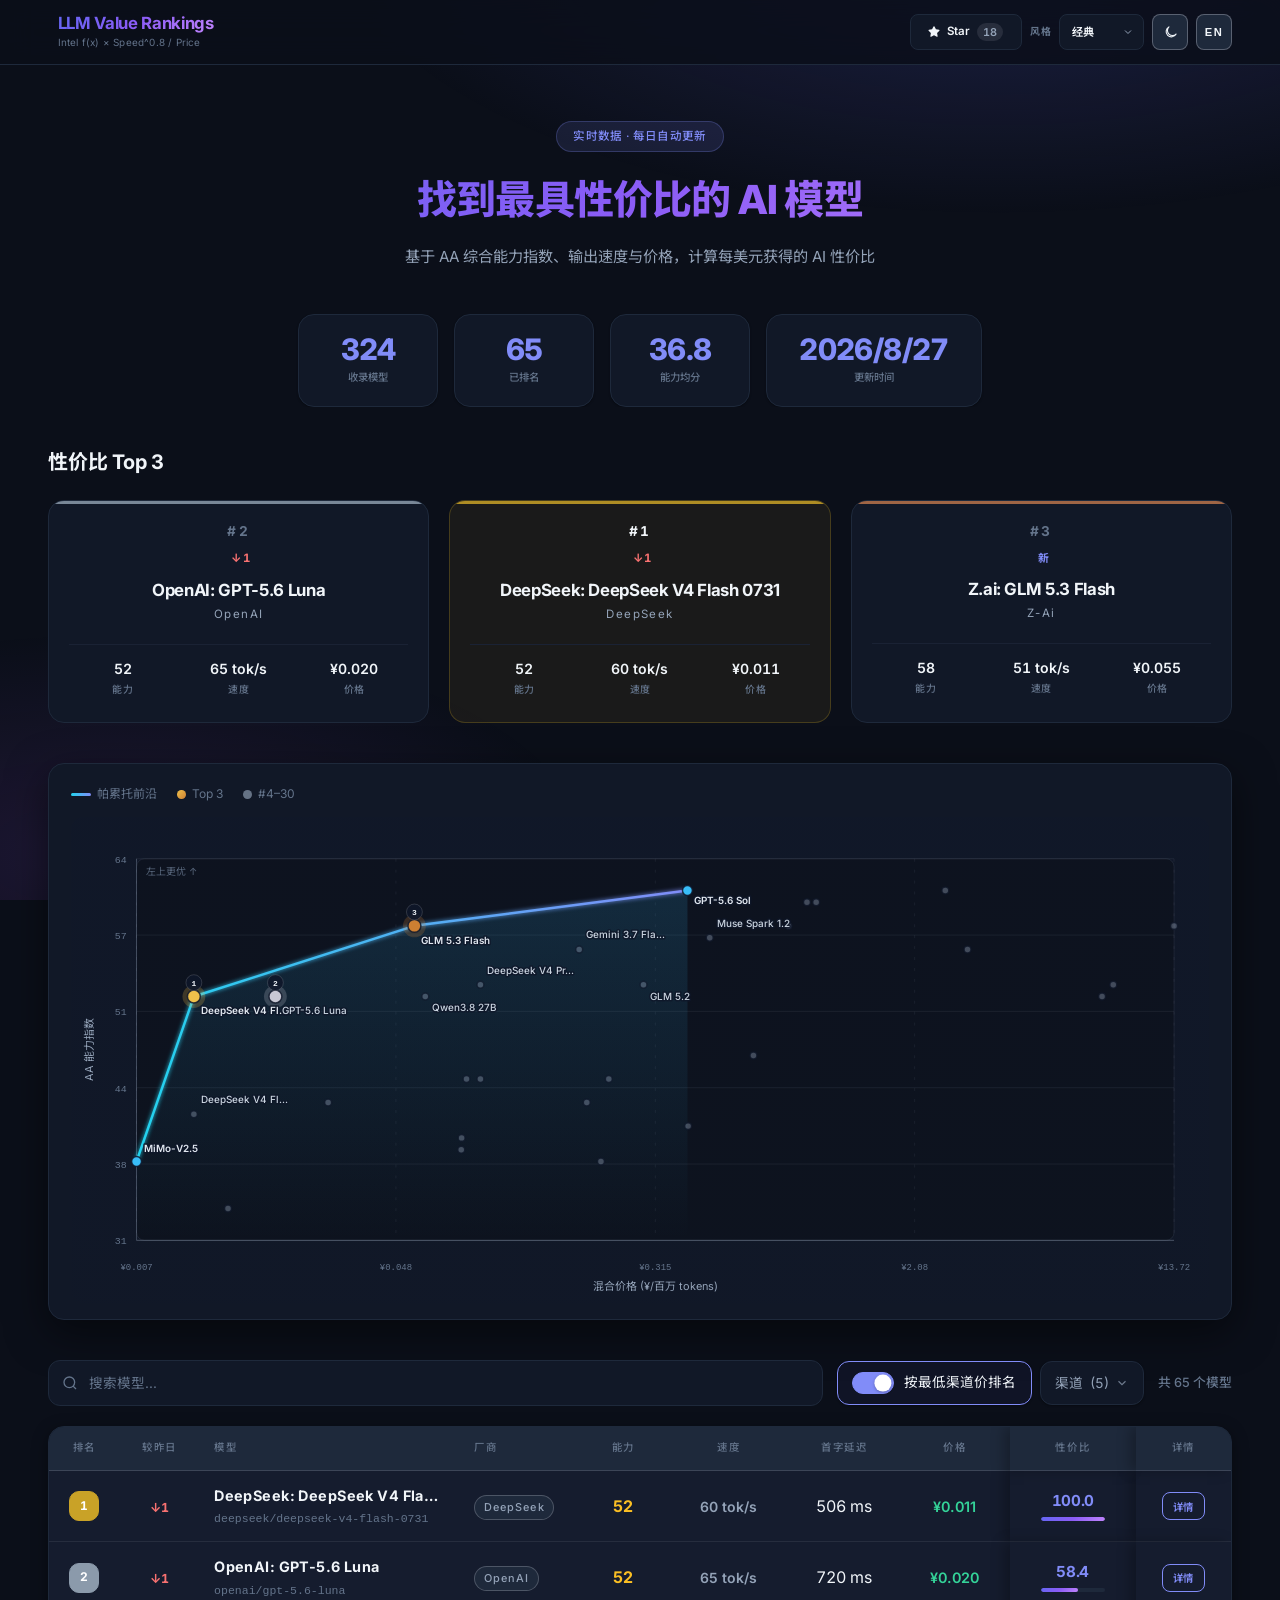
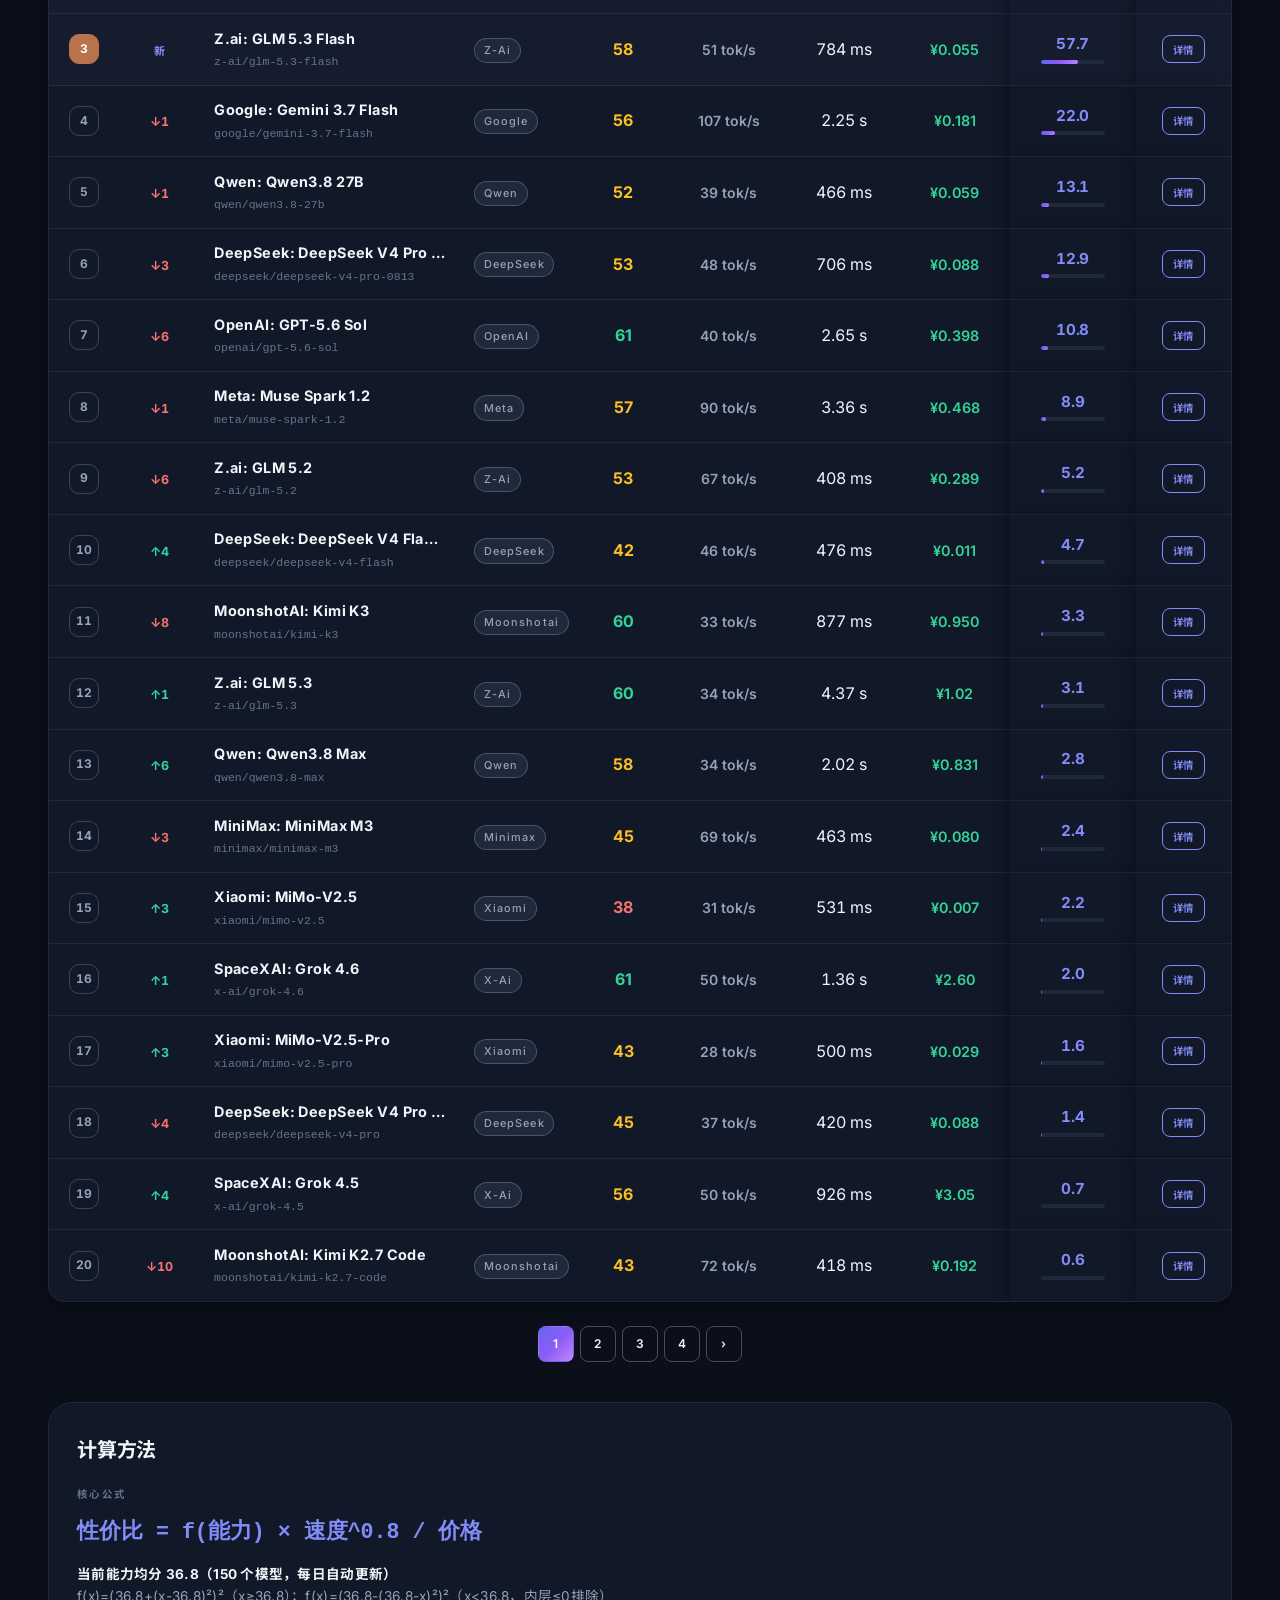
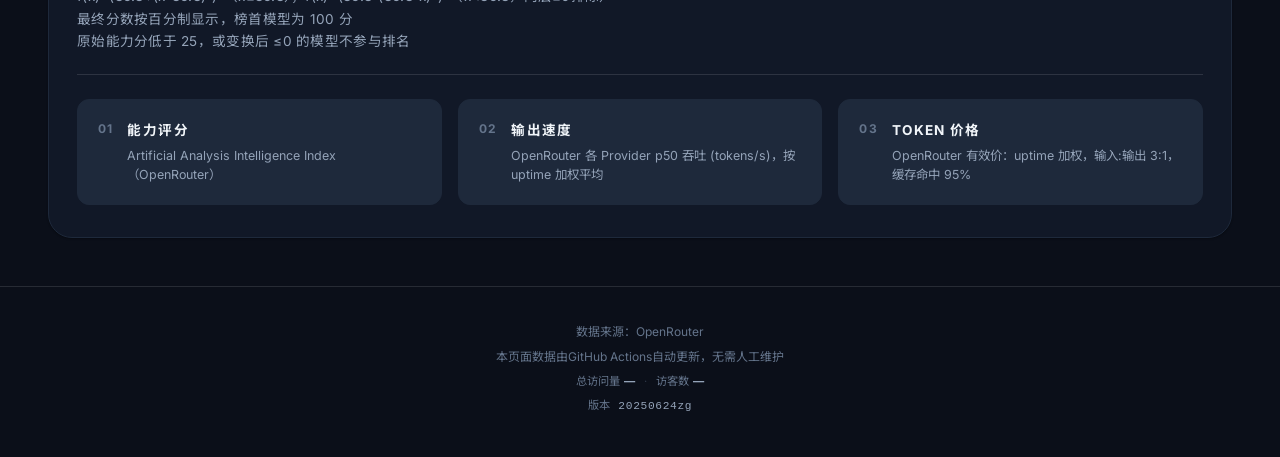
==== index.html @ d4536297 "Use uptime-weighted average for model throughput instead of max provider speed. Recalculate rankings" ====
<!DOCTYPE html>
<html lang="zh-CN" data-theme="dark" data-style="classic">
<head>
    <meta charset="UTF-8">
    <meta name="viewport" content="width=device-width, initial-scale=1.0">
    <title>LLM Value Rankings | 大模型性价比排行榜</title>
    <meta name="description" content="Compare 300+ LLM models by value — intelligence, speed, and price from OpenRouter. Daily updated AI model rankings. 大模型性价比排行榜，OpenRouter 价格与能力评分。">
    <meta name="keywords" content="LLM,大模型,性价比,AI ranking,model comparison,OpenRouter,token price,Artificial Analysis,DeepSeek,GPT,Claude,Gemini,LLM benchmark,AI tools,GitHub Pages">
    <meta name="theme-color" content="#0b0f19">
    <script>
        (function () {
            try {
                var style = localStorage.getItem('ui-style');
                // Default: Classic. Standalone pages for editorial/spacex/apple/eva.
                if (!style || style === 'aurora') {
                    try { localStorage.setItem('ui-style', 'classic'); } catch (e) {}
                    style = 'classic';
                }
                if (style === 'editorial') {
                    location.replace('minimal.html');
                    return;
                }
                if (style === 'eva') {
                    location.replace('eva.html');
                    return;
                }
                if (style === 'spacex') {
                    location.replace('spacex.html');
                    return;
                }
                if (style === 'apple') {
                    location.replace('apple.html');
                    return;
                }
                if (style === 'classic') {
                    document.documentElement.setAttribute('data-style', 'classic');
                } else {
                    try { localStorage.setItem('ui-style', 'classic'); } catch (e) {}
                    document.documentElement.setAttribute('data-style', 'classic');
                }
                var theme = localStorage.getItem('theme');
                if (theme === 'light' || theme === 'dark') {
                    document.documentElement.setAttribute('data-theme', theme);
                }
            } catch (e) {}
        })();
    </script>
    <link rel="canonical" href="https://yyh-001.github.io/llm-value-rankings/">
    <link rel="alternate" type="text/plain" href="https://yyh-001.github.io/llm-value-rankings/llms.txt" title="LLMs.txt">
    <link rel="sitemap" type="application/xml" href="https://yyh-001.github.io/llm-value-rankings/sitemap.xml">
    <link rel="me" href="https://github.com/yyh-001/llm-value-rankings">
    <script type="application/ld+json">
    {
      "@context": "https://schema.org",
      "@type": "WebSite",
      "name": "LLM Value Rankings",
      "alternateName": "大模型性价比排行榜",
      "url": "https://yyh-001.github.io/llm-value-rankings/",
      "description": "Daily LLM value leaderboard comparing 300+ models by intelligence, speed, and price from OpenRouter and Artificial Analysis.",
      "inLanguage": ["zh-CN", "en"],
      "publisher": {
        "@type": "Organization",
        "name": "yyh-001",
        "url": "https://github.com/yyh-001"
      },
      "sameAs": [
        "https://github.com/yyh-001/llm-value-rankings"
      ]
    }
    </script>
    <script type="application/ld+json">
    {
      "@context": "https://schema.org",
      "@type": "Dataset",
      "name": "LLM Value Rankings Model Data",
      "description": "Daily OpenRouter model rankings by value score (intelligence, speed, price).",
      "url": "https://yyh-001.github.io/llm-value-rankings/data/models.json",
      "license": "https://opensource.org/licenses/MIT",
      "creator": {
        "@type": "Organization",
        "name": "yyh-001",
        "url": "https://github.com/yyh-001/llm-value-rankings"
      },
      "distribution": {
        "@type": "DataDownload",
        "encodingFormat": "application/json",
        "contentUrl": "https://yyh-001.github.io/llm-value-rankings/data/models.json"
      },
      "keywords": ["LLM", "OpenRouter", "model comparison", "token pricing", "Artificial Analysis", "大模型性价比"]
    }
    </script>
    <meta property="og:type" content="website">
    <meta property="og:url" content="https://yyh-001.github.io/llm-value-rankings/">
    <meta property="og:title" content="LLM Value Rankings | 大模型性价比排行榜">
    <meta property="og:description" content="Daily LLM value leaderboard — rank AI models by intelligence, speed, and price. 大模型性价比排行榜。">
    <meta property="og:site_name" content="LLM Value Rankings">
    <meta property="og:image" content="https://yyh-001.github.io/llm-value-rankings/assets/og-preview.png">
    <meta property="og:image:width" content="1280">
    <meta property="og:image:height" content="640">
    <meta property="og:image:alt" content="LLM Value Rankings — 大模型性价比排行榜">
    <meta name="twitter:card" content="summary_large_image">
    <meta name="twitter:image" content="https://yyh-001.github.io/llm-value-rankings/assets/og-preview.png">
    <meta name="twitter:title" content="LLM Value Rankings | 大模型性价比排行榜">
    <meta name="twitter:description" content="Compare 300+ LLMs by value. OpenRouter pricing + Artificial Analysis scores.">
    <link rel="preconnect" href="https://fonts.googleapis.com">
    <link rel="preconnect" href="https://fonts.gstatic.com" crossorigin>
    <link href="https://fonts.googleapis.com/css2?family=Chakra+Petch:wght@400;500;600;700&family=DM+Sans:opsz,wght@9..40,400;9..40,500;9..40,600;9..40,700&family=Inter:wght@400;500;600;700;800&family=Noto+Sans+SC:wght@400;500;600;700&family=Oswald:wght@400;500;600;700&display=swap" rel="stylesheet">
    <meta name="app-version" content="20250827b">
    <link rel="stylesheet" href="css/style.css?v=20250827y">
    <link rel="icon" href="data:image/svg+xml,<svg xmlns='http://www.w3.org/2000/svg' viewBox='0 0 32 32' fill='none'><defs><linearGradient id='g' x1='0' y1='0' x2='1' y2='1'><stop stop-color='%2322d3ee'/><stop offset='1' stop-color='%23a78bfa'/></linearGradient></defs><circle cx='16' cy='16' r='10' stroke='url(%23g)' stroke-width='1.5'/><circle cx='16' cy='16' r='2.5' fill='url(%23g)'/></svg>">
</head>
<body>
    <div class="bg-decoration" aria-hidden="true">
        <div class="bg-stars"></div>
        <div class="bg-horizon"></div>
        <div class="bg-eva"></div>
    </div>

    <!-- Header -->
    <header class="header">
        <div class="container header-content">
            <div class="logo">
                <div class="logo-text-group">
                    <h1 class="logo-text">LLM Value Rankings</h1>
                    <span class="logo-sub">Intel f(x) × Speed^0.8 / Price</span>
                </div>
            </div>
            <div class="header-actions">
                <a id="github-star" class="btn-github" href="https://github.com/yyh-001/llm-value-rankings" target="_blank" rel="noopener noreferrer" aria-label="Star on GitHub">
                    <svg class="github-icon" viewBox="0 0 16 16" fill="currentColor" aria-hidden="true">
                        <path d="M8 .25a.75.75 0 0 1 .673.418l1.882 3.815 4.21.612a.75.75 0 0 1 .416 1.279l-3.046 2.97.719 4.192a.751.751 0 0 1-1.088.791L8 12.347l-3.766 1.98a.75.75 0 0 1-1.088-.79l.72-4.194L.818 6.374a.75.75 0 0 1 .416-1.28l4.21-.611L7.327.668A.75.75 0 0 1 8 .25Z"/>
                    </svg>
                    <span class="btn-github-text" data-i18n="github_star">Star</span>
                    <span id="star-count" class="star-count">—</span>
                </a>
                <div class="style-switcher">
                    <label class="style-switcher-label" for="style-select" data-i18n="style_label">风格</label>
                    <select id="style-select" class="style-select" aria-label="Switch visual style">
                        <option value="classic" data-i18n="style_classic" selected>经典</option>
                        <option value="spacex" data-i18n="style_spacex">SpaceX</option>
                        <option value="editorial" data-i18n="style_editorial">极简</option>
                        <option value="apple" data-i18n="style_apple">Apple</option>
                        <option value="eva" data-i18n="style_eva">EVA</option>
                    </select>
                </div>
                <button id="theme-toggle" class="btn-icon" title="Toggle theme" aria-label="Toggle theme">
                    <svg class="icon-sun" viewBox="0 0 24 24" fill="none" stroke="currentColor" stroke-width="1.75" stroke-linecap="round" aria-hidden="true">
                        <circle cx="12" cy="12" r="4"/>
                        <path d="M12 2v2M12 20v2M4.93 4.93l1.41 1.41M17.66 17.66l1.41 1.41M2 12h2M20 12h2M4.93 19.07l1.41-1.41M17.66 6.34l1.41-1.41"/>
                    </svg>
                    <svg class="icon-moon" viewBox="0 0 24 24" fill="none" stroke="currentColor" stroke-width="1.75" stroke-linecap="round" stroke-linejoin="round" aria-hidden="true">
                        <path d="M21 14.5A8.5 8.5 0 1 1 9.5 3a7 7 0 0 0 11.5 11.5z"/>
                    </svg>
                </button>
                <button id="lang-toggle" class="btn-icon btn-lang" title="切换语言" aria-label="Switch language">
                    <span id="lang-label">EN</span>
                </button>
            </div>
        </div>
    </header>

    <!-- Hero Section -->
    <section class="hero">
        <div class="hero-atmosphere" aria-hidden="true"></div>
        <div class="container hero-inner">
            <p class="hero-badge" data-i18n="hero_badge">实时数据 · 每日自动更新</p>
            <h2 class="hero-title" data-i18n="hero_title">找到最具性价比的 AI 模型</h2>
            <p class="hero-desc" data-i18n="hero_desc">基于 AA 综合能力指数、输出速度与价格，计算每美元获得的 AI 性价比</p>
            <div class="stats-bar" id="stats-bar">
                <div class="stat-card">
                    <span class="stat-value" id="total-models">-</span>
                    <span class="stat-label" data-i18n="total_models">收录模型</span>
                </div>
                <div class="stat-card">
                    <span class="stat-value" id="ranked-models">-</span>
                    <span class="stat-label" data-i18n="ranked_models">已排名</span>
                </div>
                <div class="stat-card">
                    <span class="stat-value" id="avg-intelligence">-</span>
                    <span class="stat-label" data-i18n="avg_intelligence">能力均分</span>
                </div>
                <div class="stat-card">
                    <span class="stat-value" id="last-updated">-</span>
                    <span class="stat-label" data-i18n="last_updated">更新时间</span>
                </div>
            </div>
        </div>
    </section>

    <!-- Top 3 Podium -->
    <section class="podium-section container" id="podium-section" hidden>
        <h3 class="section-title" data-i18n="top_models">性价比 Top 3</h3>
        <div class="podium" id="podium"></div>
    </section>

    <!-- Pareto comparison (top 30) -->
    <section class="pareto-section container" id="pareto-section" hidden>
        <div class="pareto-panel">
            <ul class="pareto-legend" aria-hidden="true">
                <li><span class="pareto-leg-line"></span><span data-i18n="pareto_legend_frontier">帕累托前沿</span></li>
                <li><span class="pareto-leg-dot pareto-leg-gold"></span><span data-i18n="pareto_legend_top3">Top 3</span></li>
                <li><span class="pareto-leg-dot pareto-leg-other"></span><span data-i18n="pareto_legend_rest">#4–30</span></li>
            </ul>
            <p class="pareto-scroll-hint" id="pareto-scroll-hint" hidden data-i18n="pareto_scroll_hint">左右滑动查看完整图表 · 点击圆点看详情</p>
            <div class="pareto-chart-wrap" id="pareto-chart-wrap">
                <div id="pareto-chart" class="pareto-chart-canvas" aria-live="polite"></div>
                <div id="pareto-tooltip" class="pareto-tooltip" hidden></div>
            </div>
        </div>
    </section>

    <!-- Main Content -->
    <main class="main container">
        <!-- Filters -->
        <section class="filters">
            <div class="search-box">
                <svg class="search-icon" viewBox="0 0 24 24" fill="none" stroke="currentColor" stroke-width="2" aria-hidden="true">
                    <circle cx="11" cy="11" r="8"/><path d="m21 21-4.35-4.35"/>
                </svg>
                <input type="text" id="search-input" placeholder="搜索模型..." data-i18n-placeholder="search_placeholder">
            </div>
            <div class="filter-controls">
                <label class="filter-toggle" for="min-channel-price-toggle">
                    <input type="checkbox" id="min-channel-price-toggle">
                    <span class="filter-toggle-track" aria-hidden="true"><span class="filter-toggle-thumb"></span></span>
                    <span class="filter-toggle-label" data-i18n="min_channel_price_toggle">按最低渠道价排名</span>
                </label>
                <details class="channel-summary" id="channel-summary">
                    <summary class="channel-summary-toggle">
                        <span data-i18n="channel_summary_toggle">渠道</span>
                        <span class="channel-summary-count" id="channel-summary-count"></span>
                        <svg class="channel-summary-chevron" viewBox="0 0 24 24" fill="none" stroke="currentColor" stroke-width="2" aria-hidden="true">
                            <polyline points="6 9 12 15 18 9"/>
                        </svg>
                    </summary>
                    <div class="channel-summary-panel" id="channel-summary-body"></div>
                </details>
            </div>
            <div class="results-count" id="results-count"></div>
        </section>

        <!-- Rankings Table -->
        <section class="rankings">
            <div class="table-container">
                <table id="rankings-table">
                    <thead>
                        <tr>
                            <th class="col-rank" data-i18n="th_rank">排名</th>
                            <th class="col-change" data-i18n="th_change">较昨日</th>
                            <th class="col-model" data-i18n="th_model">模型</th>
                            <th class="col-provider" data-i18n="th_provider">厂商</th>
                            <th class="col-intelligence" data-i18n="th_intelligence">能力</th>
                            <th class="col-speed" data-i18n="th_speed">速度</th>
                            <th class="col-ttft" data-i18n="th_ttft">首字延迟</th>
                            <th class="col-price" data-i18n="th_price">价格</th>
                            <th class="col-value" data-i18n="th_value">性价比</th>
                            <th class="col-detail" data-i18n="th_detail">详情</th>
                        </tr>
                    </thead>
                    <tbody id="rankings-body">
                        <tr class="loading-row">
                            <td colspan="10">
                                <div class="loading-content">
                                    <div class="loading-spinner"></div>
                                    <span data-i18n="loading">加载中...</span>
                                </div>
                            </td>
                        </tr>
                    </tbody>
                </table>
            </div>
            <div class="rankings-cards" id="rankings-cards" aria-live="polite"></div>
            <div class="pagination" id="pagination"></div>
        </section>

        <!-- Methodology -->
        <section class="methodology">
            <h3 class="section-title" data-i18n="methodology_title">计算方法</h3>
            <div class="methodology-grid">
                <div class="formula-card">
                    <div class="formula-label" data-i18n="formula_label">核心公式</div>
                    <div class="formula" data-i18n="formula">性价比 = f(能力) × 速度^0.8 / 价格</div>
                    <p class="penalty-note formula-avg" id="formula-avg-note">—</p>
                    <p class="penalty-note" id="formula-detail">—</p>
                    <p class="penalty-note" data-i18n="score_scale">最终分数按百分制显示，榜首模型为 100 分</p>
                    <p class="penalty-note" data-i18n="penalty_desc">原始能力分低于 25，或变换后 ≤0 的模型不参与排名</p>
                </div>
                <div class="method-cards">
                    <div class="method-card">
                        <span class="method-icon" aria-hidden="true">01</span>
                        <div>
                            <strong data-i18n="method_1_title">能力评分</strong>
                            <p data-i18n="method_1">Artificial Analysis Intelligence Index（OpenRouter）</p>
                        </div>
                    </div>
                    <div class="method-card">
                        <span class="method-icon" aria-hidden="true">02</span>
                        <div>
                            <strong data-i18n="method_2_title">输出速度</strong>
                            <p data-i18n="method_2">OpenRouter 各 Provider p50 吞吐 (tokens/s)，按 uptime 加权平均</p>
                        </div>
                    </div>
                    <div class="method-card">
                        <span class="method-icon" aria-hidden="true">03</span>
                        <div>
                            <strong data-i18n="method_3_title">Token 价格</strong>
                            <p data-i18n="method_3">OpenRouter 输入输出平均价 ($/1M tokens)</p>
                        </div>
                    </div>
                </div>
            </div>
        </section>
    </main>

    <!-- Model Detail Modal -->
    <div id="model-modal" class="modal hidden" role="dialog" aria-modal="true">
        <div class="modal-overlay"></div>
        <div class="modal-content">
            <button class="modal-close" aria-label="Close">&times;</button>
            <div class="modal-body-scroll">
                <div id="modal-body"></div>
            </div>
        </div>
    </div>

    <!-- Footer -->
    <footer class="footer">
        <div class="container footer-inner">
            <p data-i18n="footer_text">
                数据来源：<a href="https://openrouter.ai" target="_blank" rel="noopener">OpenRouter</a> &amp;
                <a href="https://artificialanalysis.ai" target="_blank" rel="noopener">Artificial Analysis</a>
            </p>
            <p data-i18n="footer_auto">本页面数据由 GitHub Actions 自动更新，无需人工维护</p>
            <p class="footer-stats">
                <span class="footer-stat-item">
                    <span data-i18n="footer_site_pv">总访问量</span>
                    <span class="footer-stat-value" id="vercount_value_site_pv">—</span>
                </span>
                <span class="footer-stat-sep" aria-hidden="true">·</span>
                <span class="footer-stat-item">
                    <span data-i18n="footer_site_uv">访客数</span>
                    <span class="footer-stat-value" id="vercount_value_site_uv">—</span>
                </span>
            </p>
            <p class="footer-version">
                <span data-i18n="version_label">版本</span>
                <a id="app-version" href="https://github.com/yyh-001/llm-value-rankings/commits/main" target="_blank" rel="noopener">—</a>
            </p>
        </div>
    </footer>

    <script defer src="https://events.vercount.one/js"></script>
    <script src="js/i18n.js?v=20250827p"></script>
    <script src="js/pareto-chart.js?v=20250827t"></script>
    <script src="js/app.js?v=20250827x"></script>
</body>
</html>
---- css/style.css ----
/* ===== CSS Variables — SpaceX cinematic ===== */
:root {
    --font-display: 'Oswald', 'Noto Sans SC', Impact, sans-serif;
    --font-sans: 'Oswald', 'Noto Sans SC', Arial Narrow, Arial, sans-serif;
    --font-mono: 'Oswald', 'Noto Sans SC', ui-monospace, monospace;

    --bg-primary: #000000;
    --bg-secondary: #0a0a0a;
    --bg-tertiary: #121214;
    --bg-elevated: #161618;
    --text-primary: #f0f0fa;
    --text-secondary: #a8a8b3;
    --text-muted: #5a5a5f;
    --border-color: #3a3a3f;
    --border-subtle: #222226;

    --accent-primary: #f0f0fa;
    --accent-secondary: #ffffff;
    --accent-tertiary: #c8c8d4;
    --accent-gradient: linear-gradient(180deg, #ffffff 0%, #f0f0fa 100%);
    --accent-glow: rgba(240, 240, 250, 0.08);

    --success: #7dcea0;
    --warning: #e8c547;
    --danger: #e07a7a;

    --gold: #f0f0fa;
    --silver: #a8a8b3;
    --bronze: #7a7a82;
    --podium-gold-bg: transparent;
    --podium-silver-bg: transparent;
    --podium-bronze-bg: transparent;

    --shadow-sm: none;
    --shadow-md: none;
    --shadow-lg: 0 24px 64px rgba(0, 0, 0, 0.65);
    --shadow-glow: none;

    --radius-sm: 0;
    --radius-md: 0;
    --radius-lg: 0;
    --radius-xl: 0;
    --radius-pill: 32px;

    --header-height: 64px;
    --row-top-bg: #0e0e10;
    --sticky-bg: #0a0a0a;
    --sticky-bg-header: #000000;
    --sticky-bg-hover: #141416;
    --sticky-bg-top: var(--row-top-bg);
}

[data-theme="light"] {
    --bg-primary: #f0f0fa;
    --bg-secondary: #ffffff;
    --bg-tertiary: #e8e8f0;
    --bg-elevated: #ffffff;
    --text-primary: #000000;
    --text-secondary: #3a3a3f;
    --text-muted: #5a5a5f;
    --border-color: #c8c8d0;
    --border-subtle: #e0e0e8;

    --accent-primary: #000000;
    --accent-secondary: #111111;
    --accent-tertiary: #3a3a3f;
    --accent-gradient: linear-gradient(180deg, #000000 0%, #1a1a1a 100%);
    --accent-glow: rgba(0, 0, 0, 0.06);

    --success: #1a7a4c;
    --warning: #9a7a10;
    --danger: #b04040;

    --shadow-lg: 0 24px 64px rgba(0, 0, 0, 0.12);
    --row-top-bg: #eaeaf2;
    --sticky-bg: #ffffff;
    --sticky-bg-header: #f0f0fa;
    --sticky-bg-hover: #e8e8f0;
    --sticky-bg-top: var(--row-top-bg);
}

/* ===== Reset & Base ===== */
*, *::before, *::after {
    box-sizing: border-box;
    margin: 0;
    padding: 0;
}

html {
    scroll-behavior: smooth;
}

body {
    font-family: var(--font-sans);
    background-color: var(--bg-primary);
    color: var(--text-primary);
    line-height: 1.55;
    transition: background-color 0.35s, color 0.35s;
    min-height: 100vh;
    letter-spacing: 0.02em;
}

a {
    color: var(--text-primary);
    text-decoration: none;
    transition: opacity 0.2s;
}

a:hover {
    opacity: 0.7;
    color: var(--text-primary);
}

.container {
    max-width: 1240px;
    margin: 0 auto;
    padding: 0 1.75rem;
}

.header .container {
    padding-left: 2rem;
    padding-right: 1.75rem;
}

/* ===== Background — deep space ===== */
.bg-decoration {
    position: fixed;
    inset: 0;
    pointer-events: none;
    z-index: 0;
    overflow: hidden;
    background: #000;
}

.bg-stars {
    position: absolute;
    inset: 0;
    background-image:
        radial-gradient(1px 1px at 8% 12%, rgba(240, 240, 250, 0.7), transparent),
        radial-gradient(1px 1px at 22% 38%, rgba(240, 240, 250, 0.45), transparent),
        radial-gradient(1.5px 1.5px at 41% 18%, rgba(240, 240, 250, 0.55), transparent),
        radial-gradient(1px 1px at 58% 62%, rgba(240, 240, 250, 0.35), transparent),
        radial-gradient(1px 1px at 73% 28%, rgba(240, 240, 250, 0.6), transparent),
        radial-gradient(1.5px 1.5px at 88% 48%, rgba(240, 240, 250, 0.4), transparent),
        radial-gradient(1px 1px at 15% 78%, rgba(240, 240, 250, 0.3), transparent),
        radial-gradient(1px 1px at 66% 88%, rgba(240, 240, 250, 0.5), transparent),
        radial-gradient(1px 1px at 92% 8%, rgba(240, 240, 250, 0.45), transparent),
        radial-gradient(1px 1px at 35% 55%, rgba(240, 240, 250, 0.25), transparent);
    opacity: 0.55;
    animation: starDrift 120s linear infinite;
}

.bg-horizon {
    position: absolute;
    left: -20%;
    right: -20%;
    bottom: -35%;
    height: 70%;
    background:
        radial-gradient(ellipse 70% 45% at 50% 100%, rgba(80, 90, 120, 0.22), transparent 70%),
        radial-gradient(ellipse 50% 30% at 30% 90%, rgba(120, 80, 60, 0.12), transparent 65%);
    filter: blur(2px);
}

.bg-eva {
    display: none;
}

[data-theme="light"] .bg-decoration {
    background: #f0f0fa;
}

[data-theme="light"] .bg-stars {
    opacity: 0.12;
    filter: invert(1);
}

[data-theme="light"] .bg-horizon {
    background:
        radial-gradient(ellipse 70% 45% at 50% 100%, rgba(180, 185, 210, 0.35), transparent 70%);
}

@keyframes starDrift {
    from { transform: translateY(0); }
    to { transform: translateY(-40px); }
}

/* ===== Header ===== */
.header {
    position: sticky;
    top: 0;
    z-index: 100;
    background: rgba(0, 0, 0, 0.72);
    border-bottom: 1px solid rgba(240, 240, 250, 0.12);
    backdrop-filter: blur(16px) saturate(120%);
    -webkit-backdrop-filter: blur(16px) saturate(120%);
}

[data-theme="light"] .header {
    background: rgba(240, 240, 250, 0.85);
    border-bottom-color: rgba(0, 0, 0, 0.12);
}

.header-content {
    display: flex;
    align-items: center;
    justify-content: space-between;
    height: var(--header-height);
    gap: 1rem;
}

.site-nav {
    display: flex;
    align-items: center;
    gap: 0.25rem;
    margin-right: auto;
    margin-left: 1.25rem;
}

.site-nav-link {
    font-size: 0.82rem;
    color: var(--text-muted);
    padding: 0.35rem 0.7rem;
    border-radius: var(--radius-pill);
    white-space: nowrap;
}

.site-nav-link:hover,
.site-nav-link.active {
    color: var(--text-primary);
    background: var(--accent-glow);
    opacity: 1;
}

.logo {
    display: flex;
    align-items: center;
    gap: 0.7rem;
    min-width: 0;
    padding-left: 0.35rem;
}

.logo-text-group {
    display: flex;
    flex-direction: column;
    gap: 0.1rem;
    min-width: 0;
}

.logo-text {
    font-family: var(--font-display);
    font-size: 0.95rem;
    font-weight: 700;
    color: var(--text-primary);
    letter-spacing: 0.14em;
    text-transform: uppercase;
    line-height: 1.15;
    white-space: nowrap;
    overflow: hidden;
    text-overflow: ellipsis;
}

.logo-sub {
    font-size: 0.62rem;
    color: var(--text-muted);
    font-weight: 400;
    letter-spacing: 0.12em;
    text-transform: uppercase;
    white-space: nowrap;
    overflow: hidden;
    text-overflow: ellipsis;
}

.header-actions {
    display: flex;
    gap: 0.5rem;
    align-items: center;
    flex-shrink: 0;
}

.style-switcher {
    display: inline-flex;
    align-items: center;
    gap: 0.4rem;
}

.style-switcher-label {
    font-size: 0.62rem;
    font-weight: 700;
    letter-spacing: 0.14em;
    text-transform: uppercase;
    color: var(--text-muted);
    white-space: nowrap;
}

.style-select {
    appearance: none;
    -webkit-appearance: none;
    height: 36px;
    padding: 0 1.7rem 0 0.75rem;
    border: 1px solid rgba(240, 240, 250, 0.28);
    border-radius: var(--radius-pill);
    background-color: rgba(240, 240, 250, 0.06);
    background-image: url("data:image/svg+xml,%3Csvg xmlns='http://www.w3.org/2000/svg' width='12' height='12' viewBox='0 0 24 24' fill='none' stroke='%23a8a8b3' stroke-width='2'%3E%3Cpath d='M6 9l6 6 6-6'/%3E%3C/svg%3E");
    background-repeat: no-repeat;
    background-position: right 0.55rem center;
    color: var(--text-primary);
    font-family: var(--font-sans);
    font-size: 0.7rem;
    font-weight: 700;
    letter-spacing: 0.1em;
    text-transform: uppercase;
    cursor: pointer;
    transition: border-color 0.2s, background 0.2s;
}

.style-select:hover,
.style-select:focus {
    outline: none;
    border-color: var(--text-primary);
    background-color: rgba(240, 240, 250, 0.1);
}

.style-select option {
    background: #0a0a0a;
    color: #f0f0fa;
}

.btn-github {
    display: inline-flex;
    align-items: center;
    gap: 0.4rem;
    height: 36px;
    padding: 0 1.1rem;
    background: rgba(240, 240, 250, 0.06);
    border: 1px solid rgba(240, 240, 250, 0.35);
    border-radius: var(--radius-pill);
    color: var(--text-primary);
    font-size: 0.72rem;
    font-weight: 700;
    letter-spacing: 0.12em;
    text-transform: uppercase;
    text-decoration: none;
    transition: background 0.2s, border-color 0.2s, opacity 0.2s;
    white-space: nowrap;
}

.btn-github:hover {
    background: rgba(240, 240, 250, 0.12);
    border-color: var(--text-primary);
    color: var(--text-primary);
    opacity: 1;
}

[data-theme="light"] .btn-github {
    background: rgba(0, 0, 0, 0.04);
    border-color: rgba(0, 0, 0, 0.35);
}

.github-icon {
    width: 12px;
    height: 12px;
    color: var(--text-primary);
}

.star-count {
    display: inline-flex;
    align-items: center;
    justify-content: center;
    min-width: 1.1rem;
    padding: 0.05rem 0.35rem;
    background: rgba(240, 240, 250, 0.1);
    border-radius: var(--radius-pill);
    font-size: 0.68rem;
    color: var(--text-secondary);
    font-variant-numeric: tabular-nums;
    letter-spacing: 0.04em;
}

.btn-icon {
    display: inline-flex;
    align-items: center;
    justify-content: center;
    width: 36px;
    height: 36px;
    background: transparent;
    border: 1px solid rgba(240, 240, 250, 0.28);
    border-radius: 50%;
    cursor: pointer;
    font-size: 0.75rem;
    transition: background 0.2s, border-color 0.2s;
    color: var(--text-primary);
}

.btn-icon svg {
    width: 15px;
    height: 15px;
}

.btn-icon:hover {
    background: rgba(240, 240, 250, 0.1);
    border-color: var(--text-primary);
    color: var(--text-primary);
}

[data-theme="light"] .btn-icon {
    border-color: rgba(0, 0, 0, 0.28);
}

.btn-lang {
    font-size: 0.7rem;
    font-weight: 700;
    letter-spacing: 0.14em;
}

[data-theme="light"] .icon-moon { display: none; }
[data-theme="dark"] .icon-sun { display: none; }

/* ===== Hero — cinematic title card ===== */
.hero {
    position: relative;
    z-index: 1;
    min-height: min(72vh, 640px);
    display: flex;
    align-items: center;
    padding: 5rem 0 3.5rem;
    text-align: center;
    overflow: hidden;
}

.hero-atmosphere {
    position: absolute;
    inset: 0;
    background:
        linear-gradient(180deg, transparent 0%, rgba(0, 0, 0, 0.35) 55%, var(--bg-primary) 100%),
        radial-gradient(ellipse 90% 60% at 50% 20%, rgba(90, 100, 140, 0.18), transparent 60%),
        radial-gradient(ellipse 50% 40% at 70% 60%, rgba(140, 70, 40, 0.1), transparent 55%);
    pointer-events: none;
}

[data-theme="light"] .hero-atmosphere {
    background:
        linear-gradient(180deg, transparent 0%, rgba(240, 240, 250, 0.5) 70%, var(--bg-primary) 100%),
        radial-gradient(ellipse 90% 60% at 50% 20%, rgba(160, 165, 190, 0.25), transparent 60%);
}

.hero-inner {
    position: relative;
    width: 100%;
}

.hero-badge {
    display: inline-block;
    margin: 0 0 1.5rem;
    padding: 0;
    background: none;
    border: none;
    font-size: 0.72rem;
    font-weight: 500;
    color: var(--text-secondary);
    letter-spacing: 0.28em;
    text-transform: uppercase;
    animation: fadeRise 0.9s ease both;
}

.hero-title {
    font-family: var(--font-display);
    font-size: clamp(2.4rem, 7vw, 4.75rem);
    font-weight: 700;
    letter-spacing: 0.06em;
    text-transform: uppercase;
    margin-bottom: 1.25rem;
    color: var(--text-primary);
    line-height: 0.98;
    max-width: 16ch;
    margin-left: auto;
    margin-right: auto;
    text-shadow: 0 2px 40px rgba(0, 0, 0, 0.45);
    animation: fadeRise 1s 0.08s ease both;
}

.hero-desc {
    font-size: 0.95rem;
    font-weight: 400;
    color: var(--text-secondary);
    max-width: 480px;
    margin: 0 auto 2.75rem;
    line-height: 1.7;
    letter-spacing: 0.04em;
    animation: fadeRise 1s 0.16s ease both;
}

.stats-bar {
    display: grid;
    grid-template-columns: repeat(4, minmax(0, 1fr));
    gap: 0;
    width: 100%;
    max-width: 900px;
    margin: 0 auto;
    background: transparent;
    border: 1px solid rgba(240, 240, 250, 0.2);
    border-radius: 0;
    overflow: hidden;
    animation: fadeRise 1s 0.24s ease both;
}

[data-theme="light"] .stats-bar {
    border-color: rgba(0, 0, 0, 0.18);
}

.stat-card {
    display: flex;
    flex-direction: column;
    align-items: center;
    gap: 0.35rem;
    padding: 1.35rem 1rem;
    background: rgba(0, 0, 0, 0.35);
    border: none;
    border-radius: 0;
    box-shadow: none;
    min-width: 0;
    transition: background 0.25s;
    position: relative;
    backdrop-filter: blur(8px);
}

[data-theme="light"] .stat-card {
    background: rgba(255, 255, 255, 0.55);
}

.stat-card + .stat-card::before {
    content: '';
    position: absolute;
    left: 0;
    top: 18%;
    bottom: 18%;
    width: 1px;
    background: rgba(240, 240, 250, 0.18);
}

[data-theme="light"] .stat-card + .stat-card::before {
    background: rgba(0, 0, 0, 0.12);
}

.stat-card:hover {
    transform: none;
    box-shadow: none;
    background: rgba(240, 240, 250, 0.06);
}

[data-theme="light"] .stat-card:hover {
    background: rgba(0, 0, 0, 0.04);
}

.stat-value {
    font-family: var(--font-display);
    font-size: clamp(1.35rem, 2.5vw, 1.85rem);
    font-weight: 700;
    color: var(--text-primary);
    letter-spacing: 0.04em;
    font-variant-numeric: tabular-nums;
    line-height: 1;
}

.stat-label {
    font-size: 0.65rem;
    color: var(--text-muted);
    font-weight: 500;
    letter-spacing: 0.18em;
    text-transform: uppercase;
}

@keyframes fadeRise {
    from { opacity: 0; transform: translateY(18px); }
    to { opacity: 1; transform: translateY(0); }
}

/* ===== Section Title ===== */
.section-title {
    font-family: var(--font-display);
    font-size: clamp(1.15rem, 2.5vw, 1.65rem);
    font-weight: 700;
    margin-bottom: 1.35rem;
    color: var(--text-primary);
    letter-spacing: 0.16em;
    text-transform: uppercase;
}

/* ===== Podium ===== */
.podium-section {
    position: relative;
    z-index: 1;
    margin-bottom: 2.5rem;
}

.podium {
    display: grid;
    grid-template-columns: repeat(3, 1fr);
    gap: 1px;
    align-items: stretch;
    background: rgba(240, 240, 250, 0.18);
    border: 1px solid rgba(240, 240, 250, 0.18);
}

[data-theme="light"] .podium {
    background: rgba(0, 0, 0, 0.12);
    border-color: rgba(0, 0, 0, 0.12);
}

.podium-card {
    background: rgba(0, 0, 0, 0.72);
    border: none;
    border-radius: 0;
    padding: 1.75rem 1.35rem;
    text-align: left;
    cursor: pointer;
    transition: background 0.25s;
    position: relative;
    overflow: hidden;
    backdrop-filter: blur(10px);
}

[data-theme="light"] .podium-card {
    background: rgba(255, 255, 255, 0.72);
}

.podium-card::before {
    display: none;
}

.podium-card:hover {
    transform: none;
    box-shadow: none;
    background: rgba(240, 240, 250, 0.08);
}

[data-theme="light"] .podium-card:hover {
    background: rgba(0, 0, 0, 0.04);
}

.podium-card.podium-place-1 {
    order: 2;
    background: rgba(240, 240, 250, 0.06);
}

.podium-card.podium-place-2 {
    order: 1;
}

.podium-card.podium-place-3 {
    order: 3;
}

[data-theme="light"] .podium-card.podium-place-1 {
    background: rgba(0, 0, 0, 0.04);
}

.podium-medal-wrap {
    display: flex;
    justify-content: flex-start;
    margin-bottom: 0.75rem;
}

.podium-medal {
    font-family: var(--font-display);
    font-size: 0.85rem;
    font-weight: 700;
    line-height: 1;
    color: var(--text-muted);
    font-variant-numeric: tabular-nums;
    letter-spacing: 0.18em;
    text-transform: uppercase;
    filter: none;
}

.podium-card.podium-place-1 .podium-medal {
    color: var(--text-primary);
}

.podium-rank {
    font-size: 0.68rem;
    font-weight: 500;
    text-transform: uppercase;
    letter-spacing: 0.14em;
    color: var(--text-muted);
    margin-bottom: 0.75rem;
    min-height: 1rem;
}

.podium-name {
    font-family: var(--font-display);
    font-size: 1.05rem;
    font-weight: 700;
    color: var(--text-primary);
    margin-bottom: 0.3rem;
    line-height: 1.25;
    letter-spacing: 0.06em;
    text-transform: uppercase;
}

.podium-provider {
    font-size: 0.72rem;
    color: var(--text-secondary);
    margin-bottom: 1.25rem;
    letter-spacing: 0.12em;
    text-transform: uppercase;
}

.podium-metrics {
    display: grid;
    grid-template-columns: repeat(3, 1fr);
    gap: 0.5rem;
    padding-top: 0.85rem;
    border-top: 1px solid var(--border-subtle);
}

.podium-metric {
    display: flex;
    flex-direction: column;
    gap: 0.12rem;
}

.podium-metric-value {
    font-size: 0.88rem;
    font-weight: 600;
    color: var(--text-primary);
    font-variant-numeric: tabular-nums;
}

.podium-metric-value small {
    font-weight: 500;
    color: var(--text-muted);
}

.podium-metric-label {
    font-size: 0.62rem;
    color: var(--text-muted);
    text-transform: uppercase;
    letter-spacing: 0.04em;
    font-weight: 500;
}

/* ===== Main ===== */
.main {
    position: relative;
    z-index: 1;
}

/* ===== Filters ===== */
.filters {
    margin: 1.25rem 0;
    display: flex;
    flex-wrap: wrap;
    gap: 0.85rem;
    align-items: center;
}

.search-box {
    flex: 1;
    min-width: 240px;
    position: relative;
}

.search-icon {
    position: absolute;
    left: 0.85rem;
    top: 50%;
    transform: translateY(-50%);
    width: 16px;
    height: 16px;
    color: var(--text-muted);
    pointer-events: none;
}

.search-box input {
    width: 100%;
    padding: 0.85rem 1rem 0.85rem 2.5rem;
    border: 1px solid rgba(240, 240, 250, 0.28);
    border-radius: 0;
    background: rgba(0, 0, 0, 0.45);
    color: var(--text-primary);
    font-size: 0.85rem;
    font-family: var(--font-sans);
    letter-spacing: 0.06em;
    transition: border-color 0.2s, background 0.2s;
}

[data-theme="light"] .search-box input {
    background: rgba(255, 255, 255, 0.7);
    border-color: rgba(0, 0, 0, 0.22);
}

.search-box input:focus {
    outline: none;
    border-color: var(--text-primary);
    box-shadow: none;
    background: rgba(0, 0, 0, 0.65);
}

[data-theme="light"] .search-box input:focus {
    background: #fff;
}

.search-box input::placeholder {
    color: var(--text-muted);
}

.results-count {
    font-size: 0.8rem;
    color: var(--text-muted);
    font-weight: 500;
    white-space: nowrap;
}

.filter-toggle {
    display: inline-flex;
    align-items: center;
    gap: 0.65rem;
    cursor: pointer;
    user-select: none;
    font-size: 0.85rem;
    color: var(--text-secondary);
    white-space: nowrap;
}

.filter-toggle input {
    position: absolute;
    opacity: 0;
    width: 0;
    height: 0;
    pointer-events: none;
}

.filter-toggle-track {
    position: relative;
    flex-shrink: 0;
    width: 2.6rem;
    height: 1.4rem;
    border: 1px solid rgba(240, 240, 250, 0.28);
    border-radius: 999px;
    background: rgba(0, 0, 0, 0.55);
    transition: border-color 0.2s, background 0.2s;
}

.filter-toggle-thumb {
    position: absolute;
    top: 50%;
    left: 3px;
    width: 1.05rem;
    height: 1.05rem;
    border-radius: 50%;
    background: #f8fafc;
    box-shadow: 0 1px 3px rgba(0, 0, 0, 0.28);
    transform: translateY(-50%);
    transition: transform 0.2s ease, background 0.2s;
}

.filter-toggle input:checked + .filter-toggle-track {
    border-color: var(--accent);
    background: var(--accent);
}

.filter-toggle input:checked + .filter-toggle-track .filter-toggle-thumb {
    transform: translate(1.15rem, -50%);
    background: #fff;
}

.filter-toggle input:focus-visible + .filter-toggle-track {
    outline: 2px solid var(--accent);
    outline-offset: 2px;
}

[data-theme="light"] .filter-toggle-track {
    background: #e2e8f0;
    border-color: rgba(0, 0, 0, 0.12);
}

[data-theme="light"] .filter-toggle input:checked + .filter-toggle-track {
    background: var(--accent-primary, #6366f1);
    border-color: var(--accent-primary, #6366f1);
}

.filter-toggle-label {
    line-height: 1.3;
}

.filter-controls {
    display: inline-flex;
    align-items: center;
    gap: 0.55rem;
    flex-wrap: wrap;
}

.channel-summary {
    position: relative;
}

.channel-summary-toggle {
    display: inline-flex;
    align-items: center;
    gap: 0.4rem;
    list-style: none;
    cursor: pointer;
    user-select: none;
    min-height: 2.75rem;
    padding: 0.55rem 0.9rem;
    border: 1px solid rgba(240, 240, 250, 0.28);
    border-radius: 0;
    background: rgba(0, 0, 0, 0.45);
    font-size: 0.85rem;
    color: var(--text-secondary);
    letter-spacing: 0.04em;
    transition: border-color 0.2s, color 0.2s, background 0.2s, box-shadow 0.2s;
}

.channel-summary-toggle::-webkit-details-marker {
    display: none;
}

.channel-summary-toggle:hover,
.channel-summary[open] .channel-summary-toggle {
    border-color: var(--accent);
    color: var(--text-primary);
}

[data-theme="light"] .channel-summary-toggle {
    background: rgba(255, 255, 255, 0.7);
    border-color: rgba(0, 0, 0, 0.22);
}

.channel-summary-count {
    font-variant-numeric: tabular-nums;
    color: var(--accent);
}

.channel-summary-chevron {
    width: 14px;
    height: 14px;
    opacity: 0.7;
    transition: transform 0.2s;
}

.channel-summary[open] .channel-summary-chevron {
    transform: rotate(180deg);
}

.channel-summary-panel {
    position: absolute;
    top: calc(100% + 0.4rem);
    right: 0;
    z-index: 30;
    min-width: 300px;
    max-width: min(360px, calc(100vw - 2rem));
    padding: 0.75rem 0.85rem;
    border: 1px solid rgba(240, 240, 250, 0.28);
    border-radius: 0;
    background: rgba(8, 10, 18, 0.96);
    backdrop-filter: blur(12px);
    box-shadow: 0 12px 32px rgba(0, 0, 0, 0.35);
}

[data-theme="light"] .channel-summary-panel {
    background: rgba(255, 255, 255, 0.98);
    border-color: rgba(0, 0, 0, 0.15);
}

.channel-summary-stats {
    margin: 0 0 0.65rem;
    font-size: 0.75rem;
    line-height: 1.45;
    color: var(--text-muted);
}

.channel-summary-list {
    margin: 0;
    padding: 0;
    list-style: none;
}

.channel-summary-item {
    display: flex;
    align-items: baseline;
    justify-content: space-between;
    gap: 0.75rem;
    padding: 0.35rem 0;
    border-top: 1px solid rgba(240, 240, 250, 0.1);
    font-size: 0.78rem;
}

.channel-summary-item:first-child {
    border-top: none;
    padding-top: 0;
}

.channel-summary-name {
    color: var(--text-primary);
    font-weight: 500;
}

.channel-summary-name a {
    color: inherit;
    text-decoration: none;
}

.channel-summary-name a:hover {
    color: var(--accent);
    text-decoration: underline;
}

.channel-summary-meta {
    flex-shrink: 0;
    color: var(--text-muted);
    font-variant-numeric: tabular-nums;
    white-space: nowrap;
}

.channel-summary-excluded {
    margin: 0.65rem 0 0;
    padding-top: 0.55rem;
    border-top: 1px solid rgba(240, 240, 250, 0.1);
    font-size: 0.72rem;
    line-height: 1.45;
    color: var(--text-muted);
}

.channel-summary-excluded strong {
    color: var(--text-secondary);
    font-weight: 600;
}

/* ===== Rankings Table ===== */
.rankings {
    margin-bottom: 2.5rem;
}

.table-container {
    overflow-x: auto;
    -webkit-overflow-scrolling: touch;
    border-radius: 0;
    border: 1px solid rgba(240, 240, 250, 0.18);
    box-shadow: none;
    background: rgba(0, 0, 0, 0.55);
    backdrop-filter: blur(12px);
}

[data-theme="light"] .table-container {
    background: rgba(255, 255, 255, 0.75);
    border-color: rgba(0, 0, 0, 0.14);
}

#rankings-table {
    width: 100%;
    min-width: 980px;
    table-layout: fixed;
    border-collapse: separate;
    border-spacing: 0;
}

table {
    width: 100%;
    border-collapse: collapse;
}

thead {
    background: var(--sticky-bg-header);
}

th {
    padding: 0.85rem 0.9rem;
    text-align: left;
    font-weight: 500;
    font-size: 0.65rem;
    text-transform: uppercase;
    letter-spacing: 0.16em;
    color: var(--text-muted);
    white-space: nowrap;
    border-bottom: 1px solid rgba(240, 240, 250, 0.14);
}

td {
    padding: 0.85rem 0.9rem;
    border-bottom: 1px solid rgba(240, 240, 250, 0.08);
    vertical-align: middle;
}

[data-theme="light"] th {
    border-bottom-color: rgba(0, 0, 0, 0.1);
}

[data-theme="light"] td {
    border-bottom-color: rgba(0, 0, 0, 0.06);
}

tbody tr:last-child td {
    border-bottom: none;
}

tbody tr {
    transition: background-color 0.12s;
    cursor: pointer;
}

tbody tr:hover {
    background: var(--bg-tertiary);
}

tbody tr.top-row {
    background: var(--row-top-bg);
}

.col-rank { width: 56px; text-align: center; }
.col-change { width: 64px; text-align: center; }
.col-model { width: 22%; }
.col-provider { width: 10%; }
.col-intelligence { width: 72px; text-align: center; }
.col-speed { width: 96px; text-align: center; }
.col-ttft { width: 88px; text-align: center; }
.col-price { width: 88px; text-align: center; }
.col-value {
    width: 100px;
    min-width: 100px;
    text-align: center;
    position: sticky;
    right: 76px;
    z-index: 2;
    background: var(--sticky-bg);
    box-shadow: -4px 0 10px rgba(15, 23, 42, 0.03);
}

thead .col-value {
    background: var(--sticky-bg-header);
    z-index: 3;
}

tbody tr:hover .col-value {
    background: var(--sticky-bg-hover);
}

tbody tr.top-row .col-value {
    background: var(--sticky-bg-top);
}

tbody tr.top-row:hover .col-value {
    background: var(--sticky-bg-hover);
}

.col-detail {
    width: 76px;
    min-width: 76px;
    text-align: center;
    position: sticky;
    right: 0;
    z-index: 2;
    background: var(--sticky-bg);
    box-shadow: -6px 0 12px rgba(15, 23, 42, 0.04);
}

thead .col-detail {
    background: var(--sticky-bg-header);
    z-index: 3;
}

tbody tr:hover .col-detail {
    background: var(--sticky-bg-hover);
}

tbody tr.top-row .col-detail {
    background: var(--sticky-bg-top);
}

tbody tr.top-row:hover .col-detail {
    background: var(--sticky-bg-hover);
}

/* Supplier / coding-plan pricing nested under model rows */
.supplier-section-row td {
    padding: 0 !important;
    border-bottom: 1px solid var(--border);
    background: var(--bg-elevated);
}

.supplier-pricing-block {
    padding: 0.75rem 1rem 0.85rem 3.25rem;
    border-left: 3px solid var(--accent);
}

.supplier-pricing-header {
    display: flex;
    flex-wrap: wrap;
    align-items: baseline;
    gap: 0.5rem 1rem;
    margin-bottom: 0.5rem;
}

.supplier-pricing-title {
    font-size: 0.78rem;
    font-weight: 600;
    letter-spacing: 0.04em;
    text-transform: uppercase;
    color: var(--text-secondary);
}

.supplier-pricing-meta {
    font-size: 0.72rem;
    color: var(--text-muted);
}

.supplier-pricing-note {
    margin: 0.5rem 0 0;
    font-size: 0.72rem;
    color: var(--text-muted);
    line-height: 1.45;
}

.supplier-pricing-table {
    width: 100%;
    border-collapse: collapse;
    font-size: 0.82rem;
}

.supplier-pricing-table th {
    text-align: left;
    font-weight: 600;
    font-size: 0.7rem;
    letter-spacing: 0.05em;
    text-transform: uppercase;
    color: var(--text-muted);
    padding: 0.35rem 0.5rem;
    border-bottom: 1px solid var(--border);
}

.supplier-pricing-table td {
    padding: 0.45rem 0.5rem;
    border-bottom: 1px solid color-mix(in srgb, var(--border) 60%, transparent);
    vertical-align: middle;
}

.supplier-pricing-row:last-child td {
    border-bottom: none;
}

.supplier-pricing-row.supplier-rank-best {
    background: color-mix(in srgb, var(--accent) 8%, transparent);
}

.supplier-col-rank {
    width: 2rem;
    font-variant-numeric: tabular-nums;
    color: var(--text-muted);
    font-weight: 600;
}

.supplier-channel-name {
    font-weight: 500;
}

.supplier-badge {
    display: inline-block;
    margin-left: 0.35rem;
    padding: 0.1rem 0.35rem;
    font-size: 0.68rem;
    border: 1px solid var(--border);
    color: var(--text-muted);
}

.supplier-cost {
    font-variant-numeric: tabular-nums;
    font-weight: 600;
}

.supplier-cost-dash {
    color: var(--text-muted);
}

.supplier-pricing-link {
    font-size: 0.75rem;
    color: var(--accent);
    text-decoration: none;
}

.supplier-pricing-link:hover {
    text-decoration: underline;
}

.supplier-pricing-card {
    margin-top: 0.75rem;
    padding-left: 0.75rem;
    border-left-width: 2px;
}

.supplier-card-list {
    list-style: none;
    margin: 0;
    padding: 0;
}

.supplier-card-item {
    display: flex;
    gap: 0.5rem;
    align-items: flex-start;
    padding: 0.45rem 0;
    border-bottom: 1px solid var(--border);
}

.supplier-card-item:last-child {
    border-bottom: none;
}

.supplier-card-rank {
    flex-shrink: 0;
    width: 1.5rem;
    font-size: 0.72rem;
    font-weight: 700;
    color: var(--text-muted);
}

.supplier-card-main {
    display: flex;
    flex-direction: column;
    gap: 0.15rem;
    min-width: 0;
}

.supplier-card-label {
    font-size: 0.8rem;
    line-height: 1.35;
}

.supplier-card-prices {
    font-size: 0.78rem;
    color: var(--text-secondary);
}

.supplier-card-sep {
    margin: 0 0.2rem;
    color: var(--text-muted);
}

.supplier-pricing-modal {
    padding-left: 0;
    border-left: none;
}

[data-theme="dark"] .col-value,
[data-theme="dark"] .col-detail {
    box-shadow: -6px 0 12px rgba(0, 0, 0, 0.25);
}

/* Rank badges */
.rank-badge {
    display: inline-flex;
    align-items: center;
    justify-content: center;
    width: 30px;
    height: 30px;
    border-radius: 0;
    font-weight: 700;
    font-size: 0.75rem;
    font-variant-numeric: tabular-nums;
    letter-spacing: 0.04em;
    font-family: var(--font-display);
}

.rank-badge.rank-1,
.rank-badge.rank-2,
.rank-badge.rank-3 {
    background: transparent;
    color: var(--text-primary);
    border: 1px solid rgba(240, 240, 250, 0.35);
}

.rank-badge.rank-1 {
    border-color: var(--text-primary);
    background: var(--text-primary);
    color: #000;
}

[data-theme="light"] .rank-badge.rank-1 {
    color: #fff;
}

.rank-badge.rank-other {
    background: transparent;
    color: var(--text-secondary);
    border: 1px solid rgba(240, 240, 250, 0.2);
}

/* Rank change */
.rank-change {
    display: inline-flex;
    align-items: center;
    justify-content: center;
    min-width: 2rem;
    font-size: 0.78rem;
    font-weight: 700;
    font-variant-numeric: tabular-nums;
}

.rank-change-inline {
    margin-left: 0.35rem;
    font-size: 0.72rem;
}

.rank-change-up { color: var(--success); }
.rank-change-down { color: var(--danger); }
.rank-change-flat,
.rank-change-none { color: var(--text-muted); }
.rank-change-new {
    color: var(--accent-primary);
    font-size: 0.68rem;
    letter-spacing: 0.04em;
}

/* Model info */
.model-info {
    display: flex;
    flex-direction: column;
    gap: 0.2rem;
    overflow: hidden;
    min-width: 0;
}

.model-name {
    font-weight: 700;
    color: var(--text-primary);
    font-size: 0.9rem;
    overflow: hidden;
    text-overflow: ellipsis;
    white-space: nowrap;
    letter-spacing: 0.03em;
}

.model-id {
    font-size: 0.72rem;
    color: var(--text-muted);
    font-family: var(--font-mono);
    overflow: hidden;
    text-overflow: ellipsis;
    white-space: nowrap;
}

/* Provider badge */
.provider-badge {
    display: inline-flex;
    align-items: center;
    padding: 0.2rem 0.55rem;
    background: transparent;
    border: 1px solid rgba(240, 240, 250, 0.22);
    border-radius: 0;
    font-size: 0.68rem;
    font-weight: 500;
    color: var(--text-secondary);
    letter-spacing: 0.1em;
    text-transform: uppercase;
}

.col-value,
.col-detail {
    overflow: hidden;
}

.col-value .value-score,
.col-value .value-bar,
.col-detail .btn-detail {
    position: relative;
    z-index: 1;
}

/* Scores */
.intelligence-score {
    font-weight: 700;
    font-size: 1rem;
}

.intelligence-high { color: var(--success); }
.intelligence-medium { color: var(--warning); }
.intelligence-low { color: var(--danger); }

.speed-display {
    font-size: 0.875rem;
    font-weight: 600;
    color: var(--text-secondary);
}

.price-display {
    font-weight: 600;
    font-size: 0.9rem;
}

.price-budget { color: var(--success); }
.price-mid { color: var(--text-primary); }
.price-premium { color: var(--warning); }
.price-enterprise { color: var(--danger); }

.value-score {
    font-weight: 700;
    font-size: 0.95rem;
    color: var(--text-primary);
    display: block;
    line-height: 1.2;
    font-variant-numeric: tabular-nums;
    font-family: var(--font-display);
    letter-spacing: 0.04em;
}

.value-bar {
    width: 100%;
    max-width: 64px;
    height: 1px;
    background: rgba(240, 240, 250, 0.15);
    border-radius: 0;
    margin: 0.4rem auto 0;
    overflow: hidden;
}

.value-bar-fill {
    height: 100%;
    background: var(--text-primary);
    border-radius: 0;
    transition: width 0.35s ease;
    max-width: 100%;
}

/* Detail button */
.btn-detail {
    background: transparent;
    color: var(--text-primary);
    border: 1px solid rgba(240, 240, 250, 0.35);
    padding: 0.35rem 0.85rem;
    border-radius: var(--radius-pill);
    cursor: pointer;
    font-size: 0.65rem;
    font-weight: 700;
    font-family: var(--font-sans);
    white-space: nowrap;
    transition: background 0.2s, border-color 0.2s;
    text-decoration: none;
    letter-spacing: 0.12em;
    text-transform: uppercase;
}

.btn-detail:hover {
    background: rgba(240, 240, 250, 0.1);
    color: var(--text-primary);
    border-color: var(--text-primary);
    text-decoration: none;
}

/* Mobile card layout */
.rankings-cards {
    display: none;
    flex-direction: column;
    gap: 0.625rem;
}

.model-card {
    background: rgba(0, 0, 0, 0.55);
    border: 1px solid rgba(240, 240, 250, 0.16);
    border-radius: 0;
    padding: 1rem 1.05rem;
    cursor: pointer;
    transition: background 0.15s, border-color 0.15s;
    backdrop-filter: blur(8px);
}

.model-card:active {
    background: rgba(240, 240, 250, 0.06);
}

.model-card-top {
    display: flex;
    align-items: flex-start;
    gap: 0.75rem;
    margin-bottom: 0.75rem;
}

.model-card-top .rank-badge {
    width: 30px;
    height: 30px;
    font-size: 0.8rem;
    flex-shrink: 0;
    margin-top: 0.1rem;
}

.model-card-info {
    flex: 1;
    min-width: 0;
}

.model-card-title-row {
    display: flex;
    align-items: flex-start;
    justify-content: space-between;
    gap: 0.75rem;
    margin-bottom: 0.35rem;
}

.model-card-name {
    font-size: 0.92rem;
    font-weight: 700;
    color: var(--text-primary);
    line-height: 1.3;
    margin: 0;
    overflow: hidden;
    display: -webkit-box;
    -webkit-line-clamp: 2;
    -webkit-box-orient: vertical;
    letter-spacing: 0.04em;
    text-transform: uppercase;
    font-family: var(--font-display);
}

.model-card-value {
    font-size: 0.92rem;
    font-weight: 650;
    white-space: nowrap;
    flex-shrink: 0;
}

.model-card-sub {
    display: flex;
    align-items: center;
    gap: 0.5rem;
    flex-wrap: wrap;
}

.model-card-sub .provider-badge {
    font-size: 0.72rem;
    padding: 0.15rem 0.5rem;
}

.model-card-sub .rank-change-inline {
    margin-left: 0;
}

.model-card-stats {
    display: flex;
    align-items: center;
    justify-content: space-between;
    gap: 0.5rem;
    padding-top: 0.75rem;
    border-top: 1px solid var(--border-subtle);
}

.model-card-stat {
    display: flex;
    flex-direction: column;
    align-items: center;
    gap: 0.1rem;
    flex: 1;
    min-width: 0;
}

.model-card-stat em {
    font-style: normal;
    font-size: 0.65rem;
    color: var(--text-muted);
    letter-spacing: 0.02em;
}

.model-card-stat strong {
    font-size: 0.85rem;
    font-weight: 700;
    font-variant-numeric: tabular-nums;
}

.model-card-stat .intelligence-score,
.model-card-stat .price-display,
.model-card-stat .speed-display {
    font-size: 0.85rem;
    font-weight: 700;
}

.model-card-stat .speed-display {
    color: var(--text-secondary);
    font-weight: 600;
}

.model-card-value.value-score {
    color: var(--text-primary);
}

.model-card-hint {
    margin: 0.5rem 0 0;
    text-align: center;
    font-size: 0.72rem;
    color: var(--text-muted);
}

.mobile-empty {
    text-align: center;
    padding: 3rem 1rem;
    color: var(--text-muted);
}

/* Loading */
.loading-row td {
    text-align: center;
    padding: 4rem 2rem;
    color: var(--text-muted);
}

.loading-content {
    display: flex;
    flex-direction: column;
    align-items: center;
    gap: 1rem;
    justify-content: center;
}

.loading-spinner {
    width: 32px;
    height: 32px;
    border: 3px solid var(--border-color);
    border-top-color: var(--accent-primary);
    border-radius: 50%;
    animation: spin 0.8s linear infinite;
}

@keyframes spin {
    to { transform: rotate(360deg); }
}

/* ===== Pagination ===== */
.pagination {
    display: flex;
    justify-content: center;
    align-items: center;
    gap: 0.375rem;
    margin-top: 1.5rem;
    flex-wrap: wrap;
}

.page-btn {
    min-width: 36px;
    height: 36px;
    padding: 0 0.7rem;
    border: 1px solid rgba(240, 240, 250, 0.28);
    border-radius: 0;
    background: transparent;
    color: var(--text-primary);
    cursor: pointer;
    font-size: 0.75rem;
    font-weight: 700;
    letter-spacing: 0.08em;
    transition: background 0.2s, border-color 0.2s;
    font-family: var(--font-sans);
}

.page-btn:hover {
    border-color: var(--text-primary);
    color: var(--text-primary);
    background: rgba(240, 240, 250, 0.08);
}

.page-btn.active {
    background: var(--text-primary);
    color: #000;
    border-color: var(--text-primary);
    box-shadow: none;
}

[data-theme="light"] .page-btn.active {
    color: #fff;
}

.page-ellipsis {
    padding: 0 0.25rem;
    color: var(--text-muted);
}

/* ===== Methodology ===== */
.methodology {
    background: rgba(0, 0, 0, 0.55);
    border-radius: 0;
    padding: 2rem 1.75rem;
    margin-bottom: 3rem;
    border: 1px solid rgba(240, 240, 250, 0.18);
    box-shadow: none;
    backdrop-filter: blur(12px);
}

[data-theme="light"] .methodology {
    background: rgba(255, 255, 255, 0.7);
    border-color: rgba(0, 0, 0, 0.14);
}

.methodology-grid {
    display: flex;
    flex-direction: column;
    gap: 1.5rem;
}

.formula-card {
    background: transparent;
    border-radius: 0;
    padding: 0 0 1.35rem;
    text-align: left;
    border: none;
    border-bottom: 1px solid rgba(240, 240, 250, 0.12);
}

.formula-label {
    font-size: 0.65rem;
    font-weight: 700;
    text-transform: uppercase;
    letter-spacing: 0.22em;
    color: var(--text-muted);
    margin-bottom: 0.75rem;
}

.formula {
    font-family: var(--font-display);
    font-size: clamp(1rem, 2.2vw, 1.35rem);
    font-weight: 700;
    color: var(--text-primary);
    margin-bottom: 0.85rem;
    letter-spacing: 0.06em;
    text-transform: uppercase;
}

.penalty-note {
    font-size: 0.85rem;
    color: var(--text-secondary);
    line-height: 1.65;
    letter-spacing: 0.02em;
}

.formula-avg {
    font-weight: 700;
    color: var(--text-primary);
}

.method-cards {
    display: grid;
    grid-template-columns: repeat(auto-fit, minmax(220px, 1fr));
    gap: 1px;
    background: rgba(240, 240, 250, 0.14);
    border: 1px solid rgba(240, 240, 250, 0.14);
}

.method-card {
    display: flex;
    align-items: flex-start;
    gap: 0.85rem;
    padding: 1.25rem;
    background: rgba(0, 0, 0, 0.65);
    border-radius: 0;
    border: none;
    transition: background 0.2s;
}

[data-theme="light"] .method-card {
    background: rgba(255, 255, 255, 0.85);
}

.method-card:hover {
    transform: none;
    background: rgba(240, 240, 250, 0.06);
}

.method-icon {
    font-size: 0.75rem;
    font-weight: 700;
    line-height: 1;
    flex-shrink: 0;
    color: var(--text-muted);
    font-family: var(--font-display);
    letter-spacing: 0.12em;
    margin-top: 0.2rem;
}

.method-card strong {
    display: block;
    font-size: 0.85rem;
    margin-bottom: 0.3rem;
    color: var(--text-primary);
    font-weight: 700;
    letter-spacing: 0.1em;
    text-transform: uppercase;
}

.method-card p {
    font-size: 0.78rem;
    color: var(--text-secondary);
    line-height: 1.55;
}

/* ===== Modal ===== */
body.modal-open {
    overflow: hidden;
}

.modal {
    position: fixed;
    inset: 0;
    z-index: 1000;
    display: flex;
    align-items: center;
    justify-content: center;
    padding: 1rem;
}

.modal.hidden { display: none; }

.modal-overlay {
    position: absolute;
    inset: 0;
    background: rgba(0, 0, 0, 0.72);
    backdrop-filter: blur(8px);
    animation: modalOverlayIn 0.25s ease;
}

@keyframes modalOverlayIn {
    from { opacity: 0; }
    to { opacity: 1; }
}

.modal-content {
    position: relative;
    background: #0a0a0a;
    border-radius: 0;
    max-width: 680px;
    width: 100%;
    max-height: 85vh;
    overflow: hidden;
    display: flex;
    flex-direction: column;
    box-shadow: var(--shadow-lg);
    border: 1px solid rgba(240, 240, 250, 0.2);
    animation: modalIn 0.28s cubic-bezier(0.22, 1, 0.36, 1);
}

[data-theme="light"] .modal-content {
    background: #f0f0fa;
    border-color: rgba(0, 0, 0, 0.16);
}

.modal-content::before {
    display: none;
}

.modal-body-scroll {
    flex: 1;
    min-height: 0;
    overflow-y: auto;
    overscroll-behavior: contain;
    padding: 0;
    -webkit-overflow-scrolling: touch;
    scrollbar-width: thin;
    scrollbar-color: rgba(100, 116, 139, 0.35) transparent;
}

.modal-body-scroll::-webkit-scrollbar {
    width: 6px;
}

.modal-body-scroll::-webkit-scrollbar-track {
    background: transparent;
    margin: 0.75rem 0;
}

.modal-body-scroll::-webkit-scrollbar-thumb {
    background: rgba(100, 116, 139, 0.35);
    border-radius: 999px;
    border: 2px solid transparent;
    background-clip: padding-box;
}

.modal-body-scroll::-webkit-scrollbar-thumb:hover {
    background: rgba(100, 116, 139, 0.55);
    background-clip: padding-box;
}

@keyframes modalIn {
    from { opacity: 0; transform: scale(0.95) translateY(12px); }
    to { opacity: 1; transform: scale(1) translateY(0); }
}

.modal-close {
    position: absolute;
    top: 0.85rem;
    right: 0.95rem;
    z-index: 5;
    width: 36px;
    height: 36px;
    display: flex;
    align-items: center;
    justify-content: center;
    background: transparent;
    border: 1px solid rgba(240, 240, 250, 0.3);
    border-radius: 50%;
    font-size: 1.15rem;
    cursor: pointer;
    color: var(--text-primary);
    transition: background 0.2s, border-color 0.2s;
    line-height: 1;
    backdrop-filter: none;
    box-shadow: none;
}

[data-theme="dark"] .modal-close,
[data-theme="light"] .modal-close {
    background: transparent;
}

.modal-close:hover {
    color: var(--text-primary);
    border-color: var(--text-primary);
    background: rgba(240, 240, 250, 0.1);
    transform: none;
}

/* Model detail hero */
.model-detail-hero {
    position: relative;
    padding: 2.5rem 1.5rem 1.25rem;
    border-bottom: 1px solid rgba(240, 240, 250, 0.14);
    overflow: hidden;
}

.model-detail-hero-bg {
    display: none;
}

.model-detail-hero-main {
    position: relative;
    display: flex;
    align-items: flex-start;
    gap: 0.95rem;
    margin-bottom: 1rem;
}

.model-detail-rank-badge {
    display: flex;
    flex-direction: column;
    align-items: center;
    justify-content: center;
    gap: 0;
    min-width: 48px;
    height: 48px;
    border-radius: 0;
    background: transparent;
    border: 1px solid rgba(240, 240, 250, 0.35);
    font-weight: 700;
    font-size: 0.85rem;
    line-height: 1.1;
    box-shadow: none;
    flex-shrink: 0;
    color: var(--text-primary);
    font-variant-numeric: tabular-nums;
    font-family: var(--font-display);
    letter-spacing: 0.06em;
}

.model-detail-hero.detail-rank-1 .model-detail-rank-badge {
    border-color: var(--text-primary);
    background: var(--text-primary);
    color: #000;
}

[data-theme="light"] .model-detail-hero.detail-rank-1 .model-detail-rank-badge {
    color: #fff;
}

.model-detail-hero.detail-rank-2 .model-detail-rank-badge,
.model-detail-hero.detail-rank-3 .model-detail-rank-badge {
    border-color: rgba(240, 240, 250, 0.28);
    background: transparent;
    color: var(--text-primary);
}

.model-detail-identity {
    flex: 1;
    min-width: 0;
}

.model-detail-titles {
    min-width: 0;
    flex: 1;
}

.model-detail-name {
    font-family: var(--font-display);
    font-size: 1.25rem;
    font-weight: 700;
    line-height: 1.2;
    margin-bottom: 0.3rem;
    color: var(--text-primary);
    letter-spacing: 0.06em;
    text-transform: uppercase;
}

.model-detail-id {
    display: inline-block;
    font-size: 0.7rem;
    color: var(--text-muted);
    font-family: var(--font-mono);
    margin-bottom: 0.5rem;
    word-break: break-all;
    text-decoration: none;
    letter-spacing: 0.04em;
    transition: color 0.15s;
}

.model-detail-id:hover {
    color: var(--text-primary);
    text-decoration: underline;
    opacity: 1;
}

.model-detail-actions {
    margin: 0.85rem 0 1rem;
    padding: 0 1.5rem;
}

.btn-openrouter {
    display: inline-flex;
    align-items: center;
    gap: 0.45rem;
    height: 38px;
    padding: 0 1.15rem;
    background: rgba(240, 240, 250, 0.06);
    border: 1px solid rgba(240, 240, 250, 0.35);
    border-radius: var(--radius-pill);
    color: var(--text-primary);
    font-size: 0.72rem;
    font-weight: 700;
    letter-spacing: 0.12em;
    text-transform: uppercase;
    text-decoration: none;
    transition: background 0.2s, border-color 0.2s;
}

.btn-openrouter:hover {
    background: rgba(240, 240, 250, 0.12);
    border-color: var(--text-primary);
    transform: none;
    box-shadow: none;
    opacity: 1;
}

.openrouter-icon {
    width: 13px;
    height: 13px;
    flex-shrink: 0;
}

.model-detail-titles .provider-badge {
    font-size: 0.65rem;
}

.model-detail-value-chip {
    position: relative;
    display: flex;
    align-items: center;
    flex-wrap: wrap;
    gap: 0.5rem 0.85rem;
    padding: 0.95rem 1rem;
    background: rgba(240, 240, 250, 0.04);
    border: 1px solid rgba(240, 240, 250, 0.18);
    border-radius: 0;
    box-shadow: none;
}

.detail-chip-label {
    font-size: 0.62rem;
    color: var(--text-muted);
    text-transform: uppercase;
    letter-spacing: 0.18em;
    font-weight: 700;
}

.detail-chip-value {
    font-family: var(--font-display);
    font-size: 1.75rem;
    font-weight: 700;
    color: var(--text-primary);
    -webkit-text-fill-color: unset;
    background: none;
    font-variant-numeric: tabular-nums;
    line-height: 1;
    margin-right: auto;
    letter-spacing: 0.04em;
}

/* Detail sections & grid */
.detail-section {
    padding: 1.25rem 1.5rem 0;
}

.detail-section-title {
    font-size: 0.68rem;
    font-weight: 700;
    text-transform: uppercase;
    letter-spacing: 0.2em;
    color: var(--text-muted);
    margin-bottom: 0.95rem;
}

.detail-grid {
    display: grid;
    grid-template-columns: repeat(4, minmax(0, 1fr));
    gap: 0.75rem;
}

.detail-pricing-note {
    margin: 0.75rem 0 0;
    font-size: 0.78rem;
    color: var(--text-muted);
    line-height: 1.5;
}

.detail-item-channel .detail-value {
    min-height: 1.25rem;
}

.pricing-channel-link {
    display: inline-flex;
    align-items: center;
    gap: 0.25rem;
    font-weight: 600;
    font-size: 0.875rem;
    text-decoration: none;
    transition: color 0.2s, opacity 0.2s;
}

.pricing-channel-link:hover {
    text-decoration: underline;
}

.pricing-channel-openrouter {
    color: var(--text-primary);
}

.pricing-channel-official {
    color: var(--success);
}

.latency-display {
    font-variant-numeric: tabular-nums;
}

.detail-item {
    display: flex;
    flex-direction: column;
    gap: 0.25rem;
    padding: 0.9rem 0.85rem;
    background: transparent;
    border-radius: 0;
    border: 1px solid rgba(240, 240, 250, 0.14);
    transition: border-color 0.2s, background 0.2s;
}

.detail-item:hover {
    border-color: rgba(240, 240, 250, 0.35);
    box-shadow: none;
    transform: none;
    background: rgba(240, 240, 250, 0.04);
}

.detail-item-icon {
    display: none;
}

.detail-item-accent {
    background: rgba(240, 240, 250, 0.04);
    border-color: rgba(240, 240, 250, 0.2);
}

.detail-label {
    font-size: 0.62rem;
    color: var(--text-muted);
    text-transform: uppercase;
    letter-spacing: 0.14em;
    font-weight: 500;
}

.detail-value {
    font-size: 0.95rem;
    font-weight: 700;
    font-variant-numeric: tabular-nums;
    font-family: var(--font-display);
    letter-spacing: 0.04em;
}

.detail-value .rank-change {
    font-size: 0.9rem;
}

.detail-rank-value {
    color: var(--text-primary);
    font-size: 1.05rem;
}

.model-detail-desc {
    margin: 1.15rem 1.5rem 1.5rem;
    padding: 1rem 1.1rem;
    background: transparent;
    border-radius: 0;
    border: 1px solid rgba(240, 240, 250, 0.14);
    border-left: 2px solid var(--text-primary);
}

.model-detail-desc .detail-section-title {
    margin-bottom: 0.5rem;
}

.model-detail-desc p {
    color: var(--text-secondary);
    font-size: 0.88rem;
    line-height: 1.65;
    margin: 0;
}

.btn-primary {
    background: transparent;
    color: var(--text-primary);
    border: 1px solid rgba(240, 240, 250, 0.4);
    padding: 0.75rem 1.5rem;
    border-radius: var(--radius-pill);
    font-size: 0.78rem;
    font-weight: 700;
    letter-spacing: 0.14em;
    text-transform: uppercase;
    cursor: pointer;
    transition: background 0.2s, border-color 0.2s;
    display: inline-flex;
    align-items: center;
    gap: 0.5rem;
    font-family: var(--font-sans);
}

.btn-primary:hover {
    transform: none;
    box-shadow: none;
    background: rgba(240, 240, 250, 0.1);
    border-color: var(--text-primary);
}

.btn-secondary {
    background: var(--bg-tertiary);
    color: var(--text-primary);
    border: 1px solid var(--border-color);
    padding: 0.75rem 1.5rem;
    border-radius: var(--radius-md);
    font-size: 0.95rem;
    cursor: pointer;
    transition: all 0.2s;
    font-family: var(--font-sans);
}

.btn-secondary:hover { background: var(--bg-primary); }

/* ===== Footer ===== */
.footer {
    position: relative;
    z-index: 1;
    background: transparent;
    border-top: 1px solid rgba(240, 240, 250, 0.12);
    padding: 2.25rem 0;
    margin-top: 1rem;
}

.footer-inner {
    text-align: center;
    color: var(--text-muted);
    font-size: 0.75rem;
    letter-spacing: 0.08em;
    text-transform: uppercase;
}

.footer-inner p { margin-bottom: 0.4rem; }

.footer-stats {
    display: flex;
    flex-wrap: wrap;
    align-items: center;
    justify-content: center;
    gap: 0.35rem 0.55rem;
    font-size: 0.7rem;
    color: var(--text-muted);
}

.footer-stat-value {
    margin-left: 0.25rem;
    font-variant-numeric: tabular-nums;
    font-weight: 700;
    color: var(--text-secondary);
}

.footer-stat-sep {
    opacity: 0.4;
    user-select: none;
}

.footer-stat-item {
    display: inline-flex;
    align-items: center;
}

.footer-version {
    margin-top: 0.35rem;
    font-size: 0.7rem;
}

.footer-version a {
    color: var(--text-secondary);
    text-decoration: none;
    font-family: var(--font-mono);
    margin-left: 0.35rem;
    letter-spacing: 0.06em;
}

.footer-version a:hover {
    color: var(--text-primary);
    text-decoration: underline;
    opacity: 1;
}

/* ===== Animations ===== */
@keyframes fadeIn {
    from { opacity: 0; transform: translateY(8px); }
    to { opacity: 1; transform: translateY(0); }
}

.fade-in {
    animation: fadeIn 0.35s ease-out both;
}

/* ===== Scrollbar ===== */
::-webkit-scrollbar { width: 8px; height: 8px; }
::-webkit-scrollbar-track { background: var(--bg-primary); }
::-webkit-scrollbar-thumb {
    background: var(--border-color);
    border-radius: 4px;
}
::-webkit-scrollbar-thumb:hover { background: var(--text-muted); }

/* ===== Responsive ===== */
@media (max-width: 1100px) {
    .container {
        padding: 0 1.25rem;
    }

    .header .container {
        padding-left: 1.5rem;
        padding-right: 1.25rem;
    }

    #rankings-table {
        min-width: 920px;
    }

    th, td {
        padding: 0.75rem 0.65rem;
    }

    .col-provider { width: 9%; }
    .col-model { width: 20%; }
    .col-intelligence { width: 64px; }
    .col-speed { width: 88px; }
    .col-ttft { width: 80px; }
    .col-price { width: 80px; }
    .col-value {
        width: 92px;
        min-width: 92px;
        right: 72px;
    }
    .col-detail {
        width: 72px;
        min-width: 72px;
    }

    .provider-badge {
        max-width: 100%;
        overflow: hidden;
        text-overflow: ellipsis;
        white-space: nowrap;
    }

    .btn-detail {
        padding: 0.3rem 0.5rem;
        font-size: 0.72rem;
    }
}

@media (max-width: 900px) {
    #rankings-table {
        min-width: 780px;
    }

    .col-ttft,
    th.col-ttft {
        display: none;
    }

    .col-value {
        right: 72px;
    }

    .logo-sub {
        max-width: 220px;
        overflow: hidden;
        text-overflow: ellipsis;
        white-space: nowrap;
    }
}

@media (max-width: 768px) {
    .header-content {
        height: auto;
        min-height: var(--header-height);
        padding: 0.75rem 0;
        gap: 0.75rem;
    }

    .site-nav { display: none; }

    .logo-text {
        font-size: 0.8rem;
        letter-spacing: 0.1em;
    }

    .logo-sub { display: none; }

    .btn-github-text { display: none; }

    .btn-github {
        padding: 0 0.75rem;
        height: 34px;
    }

    .btn-icon {
        width: 34px;
        height: 34px;
    }

    .hero {
        min-height: auto;
        padding: 3.5rem 0 2rem;
    }

    .hero-title {
        font-size: clamp(1.85rem, 9vw, 2.6rem);
        max-width: none;
    }

    .hero-desc {
        font-size: 0.88rem;
        margin-bottom: 2rem;
    }

    .stats-bar {
        display: grid;
        grid-template-columns: 1fr 1fr;
        width: 100%;
        max-width: none;
    }

    .stat-card {
        flex: none;
        min-width: 0;
        padding: 1.1rem 0.75rem;
    }

    .stat-card + .stat-card::before {
        display: none;
    }

    .stat-card:nth-child(odd) {
        border-right: 1px solid rgba(240, 240, 250, 0.14);
    }

    .stat-card:nth-child(-n+2) {
        border-bottom: 1px solid rgba(240, 240, 250, 0.14);
    }

    .stat-value { font-size: 1.25rem; }

    #last-updated {
        font-size: 1.05rem;
        letter-spacing: 0;
    }

    .stat-label { font-size: 0.6rem; }

    .podium {
        grid-template-columns: 1fr;
    }

    .podium-card.podium-place-1 { order: 1; }

    .filters { flex-direction: column; align-items: stretch; }
    .filter-controls { width: 100%; }
    .channel-summary-panel {
        right: auto;
        left: 0;
        width: 100%;
        max-width: none;
    }
    .results-count { text-align: center; }

    .table-container { display: none !important; }

    .rankings-cards {
        display: flex;
    }

    .methodology { padding: 1.25rem; }

    /* Modal: bottom sheet on mobile */
    .modal {
        padding: 0;
        align-items: flex-end;
    }

    .modal-content {
        width: 100%;
        max-width: 100%;
        max-height: 92dvh;
        border-radius: 0;
        padding-bottom: env(safe-area-inset-bottom, 0);
    }

    .modal-content::after {
        content: '';
        position: absolute;
        top: 0.5rem;
        left: 50%;
        transform: translateX(-50%);
        width: 36px;
        height: 4px;
        background: rgba(100, 116, 139, 0.35);
        border-radius: 999px;
        z-index: 4;
        pointer-events: none;
    }

    .modal-close {
        top: 0.625rem;
        right: 0.75rem;
        width: 32px;
        height: 32px;
        font-size: 1.1rem;
        background: transparent;
        border-radius: var(--radius-sm);
    }

    [data-theme="dark"] .modal-close {
        background: transparent;
    }

    .model-detail-hero {
        padding: 2.5rem 1rem 1rem;
        margin-top: 0;
    }

    .model-detail-hero-main {
        flex-direction: row;
        align-items: center;
        gap: 0.75rem;
        margin-bottom: 0.75rem;
    }

    .model-detail-rank-badge {
        flex-direction: column;
        width: 44px;
        min-width: 44px;
        height: 44px;
        padding: 0;
        font-size: 0.85rem;
        gap: 0;
    }

    .model-detail-name {
        font-size: 1.05rem;
        margin-bottom: 0.15rem;
    }

    .model-detail-id {
        font-size: 0.68rem;
        margin-bottom: 0.35rem;
        display: -webkit-box;
        -webkit-line-clamp: 1;
        -webkit-box-orient: vertical;
        overflow: hidden;
        word-break: break-all;
    }

    .model-detail-value-chip {
        padding: 0.75rem 0.875rem;
        gap: 0.35rem 0.625rem;
    }

    .model-detail-actions {
        padding: 0 1rem;
    }

    .detail-chip-value {
        font-size: 1.45rem;
    }

    .detail-section {
        padding: 1rem 1rem 0;
    }

    .detail-section-title {
        margin-bottom: 0.625rem;
    }

    .detail-grid {
        grid-template-columns: 1fr;
        gap: 0.5rem;
    }

    .detail-item {
        flex-direction: row;
        align-items: center;
        gap: 0.625rem;
        padding: 0.7rem 0.875rem;
    }

    .detail-item:hover {
        transform: none;
    }

    .detail-label {
        flex: 1;
        font-size: 0.75rem;
        text-transform: none;
        letter-spacing: 0;
    }

    .detail-value {
        font-size: 0.95rem;
        text-align: right;
        flex-shrink: 0;
    }

    .model-detail-desc {
        margin: 1rem 1rem 1.25rem;
        padding: 0.875rem 1rem;
    }

    .model-detail-desc p {
        font-size: 0.85rem;
        line-height: 1.6;
    }

    @keyframes modalIn {
        from { opacity: 0; transform: translateY(100%); }
        to { opacity: 1; transform: translateY(0); }
    }
}

@media (max-width: 480px) {
    .container { padding: 0 1rem; }

    .header .container {
        padding-left: 1.15rem;
        padding-right: 1rem;
    }

    .header-actions {
        gap: 0.375rem;
    }

    .style-switcher-label {
        display: none;
    }

    .style-select {
        height: 34px;
        padding: 0 1.5rem 0 0.55rem;
        font-size: 0.62rem;
        max-width: 92px;
    }

    .btn-icon,
    .btn-github {
        height: 36px;
    }

    .btn-icon {
        width: 36px;
    }

    .hero-badge {
        font-size: 0.72rem;
        padding: 0.3rem 0.75rem;
    }

    .method-cards {
        grid-template-columns: 1fr;
    }
}

/* =========================================================
   STYLE: Editorial (minimal Linear/Vercel)
   ========================================================= */
[data-style="editorial"] {
    --font-display: 'DM Sans', 'Noto Sans SC', -apple-system, BlinkMacSystemFont, sans-serif;
    --font-sans: 'DM Sans', 'Noto Sans SC', -apple-system, BlinkMacSystemFont, sans-serif;
    --font-mono: 'SF Mono', 'Fira Code', ui-monospace, monospace;

    --bg-primary: #0a0a0b;
    --bg-secondary: #111113;
    --bg-tertiary: #1a1a1e;
    --bg-elevated: #161618;
    --text-primary: #f4f4f5;
    --text-secondary: #a1a1aa;
    --text-muted: #71717a;
    --border-color: #27272a;
    --border-subtle: #1f1f23;

    --accent-primary: #60a5fa;
    --accent-secondary: #3b82f6;
    --accent-tertiary: #93c5fd;
    --accent-gradient: linear-gradient(135deg, #3b82f6 0%, #2563eb 100%);
    --accent-glow: rgba(96, 165, 250, 0.12);

    --success: #34d399;
    --warning: #fbbf24;
    --danger: #f87171;

    --shadow-sm: 0 1px 2px rgba(0, 0, 0, 0.35);
    --shadow-md: 0 4px 12px rgba(0, 0, 0, 0.4);
    --shadow-lg: 0 12px 32px rgba(0, 0, 0, 0.5);

    --radius-sm: 6px;
    --radius-md: 8px;
    --radius-lg: 10px;
    --radius-xl: 14px;
    --radius-pill: 8px;

    --header-height: 56px;
    --row-top-bg: #141820;
    --sticky-bg: #111113;
    --sticky-bg-header: #161618;
    --sticky-bg-hover: #1a1a1e;
    --sticky-bg-top: #141820;
}

[data-style="editorial"][data-theme="light"] {
    --bg-primary: #f7f7f8;
    --bg-secondary: #ffffff;
    --bg-tertiary: #f0f0f2;
    --bg-elevated: #ffffff;
    --text-primary: #111113;
    --text-secondary: #5c5c66;
    --text-muted: #8b8b96;
    --border-color: #e6e6ea;
    --border-subtle: #efeff2;

    --accent-primary: #2563eb;
    --accent-secondary: #1d4ed8;
    --accent-tertiary: #3b82f6;
    --accent-gradient: linear-gradient(135deg, #2563eb 0%, #1d4ed8 100%);
    --accent-glow: rgba(37, 99, 235, 0.1);

    --success: #059669;
    --warning: #d97706;
    --danger: #dc2626;

    --shadow-sm: 0 1px 2px rgba(17, 17, 19, 0.04);
    --shadow-md: 0 4px 12px rgba(17, 17, 19, 0.06);
    --shadow-lg: 0 12px 32px rgba(17, 17, 19, 0.08);

    --row-top-bg: #f4f6fb;
    --sticky-bg: #ffffff;
    --sticky-bg-header: #fafafa;
    --sticky-bg-hover: #f0f0f2;
    --sticky-bg-top: #f4f6fb;
}

[data-style="editorial"] body {
    letter-spacing: 0;
}

[data-style="editorial"] .bg-stars,
[data-style="editorial"] .bg-horizon,
[data-style="editorial"] .hero-atmosphere {
    display: none;
}

[data-style="editorial"] .bg-decoration {
    background: radial-gradient(ellipse 80% 50% at 50% -20%, rgba(96, 165, 250, 0.05), transparent 60%);
}

[data-style="editorial"][data-theme="light"] .bg-decoration {
    background: radial-gradient(ellipse 80% 50% at 50% -20%, rgba(37, 99, 235, 0.04), transparent 60%);
}

[data-style="editorial"] .header {
    background: rgba(10, 10, 11, 0.82);
    border-bottom: 1px solid var(--border-color);
}

[data-style="editorial"][data-theme="light"] .header {
    background: rgba(247, 247, 248, 0.8);
}

[data-style="editorial"] .logo-text,
[data-style="editorial"] .hero-title,
[data-style="editorial"] .section-title,
[data-style="editorial"] .podium-name,
[data-style="editorial"] .model-card-name,
[data-style="editorial"] .model-detail-name,
[data-style="editorial"] .formula,
[data-style="editorial"] .stat-value,
[data-style="editorial"] .value-score,
[data-style="editorial"] .detail-chip-value,
[data-style="editorial"] .detail-value {
    font-family: var(--font-sans);
    text-transform: none;
    letter-spacing: -0.02em;
}

[data-style="editorial"] .logo-text {
    font-size: 0.95rem;
    font-weight: 650;
    letter-spacing: -0.02em;
}

[data-style="editorial"] .logo-sub {
    text-transform: none;
    letter-spacing: 0.01em;
    font-family: var(--font-mono);
}

[data-style="editorial"] .style-select,
[data-style="editorial"] .btn-github,
[data-style="editorial"] .btn-detail,
[data-style="editorial"] .btn-openrouter,
[data-style="editorial"] .btn-primary {
    border-radius: var(--radius-sm);
    letter-spacing: 0.02em;
    text-transform: none;
    font-weight: 550;
}

[data-style="editorial"] .btn-icon {
    border-radius: var(--radius-sm);
}

[data-style="editorial"] .style-select {
    background-color: var(--bg-secondary);
    border-color: var(--border-color);
    background-image: url("data:image/svg+xml,%3Csvg xmlns='http://www.w3.org/2000/svg' width='12' height='12' viewBox='0 0 24 24' fill='none' stroke='%2371717a' stroke-width='2'%3E%3Cpath d='M6 9l6 6 6-6'/%3E%3C/svg%3E");
}

[data-style="editorial"] .style-select option {
    background: #111113;
    color: #f4f4f5;
}

[data-style="editorial"] .hero {
    min-height: auto;
    padding: 3rem 0 2rem;
}

[data-style="editorial"] .hero-badge {
    letter-spacing: 0.04em;
    color: var(--text-muted);
}

[data-style="editorial"] .hero-title {
    font-size: clamp(1.65rem, 3.8vw, 2.35rem);
    font-weight: 650;
    max-width: none;
    line-height: 1.2;
    text-shadow: none;
}

[data-style="editorial"] .hero-desc {
    letter-spacing: 0;
}

[data-style="editorial"] .stats-bar {
    display: inline-flex;
    width: auto;
    max-width: none;
    margin-left: auto;
    margin-right: auto;
    border: 1px solid var(--border-color);
    border-radius: var(--radius-lg);
    overflow: hidden;
}

[data-style="editorial"] .stat-card {
    background: var(--bg-secondary);
    backdrop-filter: none;
    padding: 0.95rem 1.6rem;
}

[data-style="editorial"] .stat-card + .stat-card::before {
    background: var(--border-color);
}

[data-style="editorial"] .stat-label {
    letter-spacing: 0.02em;
    text-transform: none;
}

[data-style="editorial"] .section-title {
    font-size: 0.95rem;
    font-weight: 600;
    letter-spacing: -0.01em;
}

[data-style="editorial"] .podium {
    gap: 0.85rem;
    background: transparent;
    border: none;
}

[data-style="editorial"] .podium-card {
    background: var(--bg-secondary);
    border: 1px solid var(--border-color);
    border-radius: var(--radius-lg);
    backdrop-filter: none;
    padding: 1.25rem 1.1rem;
}

[data-style="editorial"] .podium-card.podium-place-1 {
    border-color: var(--text-primary);
    background: var(--bg-secondary);
}

[data-style="editorial"] .podium-medal,
[data-style="editorial"] .podium-provider,
[data-style="editorial"] .provider-badge,
[data-style="editorial"] .footer-inner {
    text-transform: none;
    letter-spacing: 0.01em;
}

[data-style="editorial"] .search-box input {
    border-radius: var(--radius-sm);
    border-color: var(--border-color);
    background: var(--bg-secondary);
    letter-spacing: 0;
}

[data-style="editorial"] .table-container,
[data-style="editorial"] .methodology,
[data-style="editorial"] .model-card,
[data-style="editorial"] .modal-content {
    border-radius: var(--radius-lg);
    background: var(--bg-secondary);
    border-color: var(--border-color);
    backdrop-filter: none;
}

[data-style="editorial"] .method-cards {
    gap: 0.75rem;
    background: transparent;
    border: none;
}

[data-style="editorial"] .method-card {
    background: transparent;
    border: 1px solid var(--border-color);
    border-radius: var(--radius-md);
}

[data-style="editorial"] .btn-detail {
    border: none;
    border-radius: 0;
    padding: 0.2rem 0;
    text-decoration: underline;
    text-underline-offset: 3px;
    text-decoration-color: transparent;
    color: var(--text-secondary);
    letter-spacing: 0;
    text-transform: none;
}

[data-style="editorial"] .btn-detail:hover {
    color: var(--accent-primary);
    text-decoration-color: currentColor;
    background: transparent;
}

[data-style="editorial"] .page-btn {
    border-radius: var(--radius-sm);
    letter-spacing: 0;
}

[data-style="editorial"] .page-btn.active {
    background: var(--text-primary);
    color: var(--bg-secondary);
}

[data-style="editorial"] .rank-badge {
    border-radius: var(--radius-sm);
}

[data-style="editorial"] .rank-badge.rank-1 {
    color: var(--bg-secondary);
}

[data-style="editorial"] .provider-badge {
    border-radius: var(--radius-sm);
    border-color: var(--border-color);
}

[data-style="editorial"] .value-bar {
    height: 2px;
    border-radius: 100px;
    background: var(--bg-tertiary);
}

[data-style="editorial"] .value-bar-fill {
    background: var(--accent-primary);
    border-radius: 100px;
}

[data-style="editorial"] .modal-close {
    border-radius: var(--radius-sm);
    border-color: var(--border-color);
}

[data-style="editorial"] .model-detail-rank-badge {
    border-radius: var(--radius-sm);
}

[data-style="editorial"] .model-detail-rank-badge,
[data-style="editorial"] .detail-chip-label,
[data-style="editorial"] .detail-label,
[data-style="editorial"] .method-card strong,
[data-style="editorial"] .formula-label {
    letter-spacing: 0.04em;
}

[data-style="editorial"] .btn-openrouter {
    border-color: var(--border-color);
    background: transparent;
}

[data-style="editorial"] .footer-inner {
    letter-spacing: 0;
}

@media (max-width: 768px) {
    [data-style="editorial"] .stats-bar {
        display: grid;
        grid-template-columns: 1fr 1fr;
        width: 100%;
    }

    [data-style="editorial"] .stat-card:nth-child(odd) {
        border-right: 1px solid var(--border-color);
    }

    [data-style="editorial"] .stat-card:nth-child(-n+2) {
        border-bottom: 1px solid var(--border-color);
    }
}

/* =========================================================
   STYLE: Classic (purple SaaS)
   ========================================================= */
[data-style="classic"] {
    --font-display: 'Inter', 'Noto Sans SC', -apple-system, BlinkMacSystemFont, sans-serif;
    --font-sans: 'Inter', 'Noto Sans SC', -apple-system, BlinkMacSystemFont, sans-serif;
    --font-mono: 'SF Mono', 'Fira Code', ui-monospace, monospace;

    --bg-primary: #0b0f19;
    --bg-secondary: #111827;
    --bg-tertiary: #1e293b;
    --bg-elevated: #1a2234;
    --text-primary: #f1f5f9;
    --text-secondary: #94a3b8;
    --text-muted: #64748b;
    --border-color: #1e293b;
    --border-subtle: #1a2234;

    --accent-primary: #818cf8;
    --accent-secondary: #6366f1;
    --accent-tertiary: #a5b4fc;
    --accent-gradient: linear-gradient(135deg, #6366f1 0%, #8b5cf6 50%, #c084fc 100%);
    --accent-glow: rgba(129, 140, 248, 0.12);

    --success: #34d399;
    --warning: #fbbf24;
    --danger: #f87171;

    --gold: #c9a227;
    --silver: #8b9aab;
    --bronze: #b8734a;

    --shadow-sm: 0 1px 2px rgba(0, 0, 0, 0.3);
    --shadow-md: 0 4px 16px rgba(0, 0, 0, 0.4);
    --shadow-lg: 0 12px 40px rgba(0, 0, 0, 0.5);
    --shadow-glow: 0 0 60px rgba(99, 102, 241, 0.08);

    --radius-sm: 8px;
    --radius-md: 12px;
    --radius-lg: 16px;
    --radius-xl: 24px;
    --radius-pill: 100px;

    --header-height: 64px;
    --row-top-bg: #151c2e;
    --sticky-bg: #111827;
    --sticky-bg-header: #1e293b;
    --sticky-bg-hover: #1e293b;
    --sticky-bg-top: #151c2e;
}

[data-style="classic"][data-theme="light"] {
    --bg-primary: #f8fafc;
    --bg-secondary: #ffffff;
    --bg-tertiary: #f1f5f9;
    --bg-elevated: #ffffff;
    --text-primary: #0f172a;
    --text-secondary: #475569;
    --text-muted: #94a3b8;
    --border-color: #e2e8f0;
    --border-subtle: #f1f5f9;

    --accent-primary: #6366f1;
    --accent-secondary: #4f46e5;
    --accent-tertiary: #818cf8;
    --accent-gradient: linear-gradient(135deg, #6366f1 0%, #8b5cf6 50%, #a855f7 100%);
    --accent-glow: rgba(99, 102, 241, 0.15);

    --success: #10b981;
    --warning: #f59e0b;
    --danger: #ef4444;

    --shadow-sm: 0 1px 2px rgba(15, 23, 42, 0.05);
    --shadow-md: 0 4px 16px rgba(15, 23, 42, 0.08);
    --shadow-lg: 0 12px 40px rgba(15, 23, 42, 0.12);
    --shadow-glow: 0 0 40px rgba(99, 102, 241, 0.12);

    --row-top-bg: #f4f5fe;
    --sticky-bg: #ffffff;
    --sticky-bg-header: #f1f5f9;
    --sticky-bg-hover: #f1f5f9;
    --sticky-bg-top: #f4f5fe;
}

[data-style="classic"] body {
    letter-spacing: 0;
}

[data-style="classic"] .bg-stars,
[data-style="classic"] .bg-horizon {
    display: none;
}

[data-style="classic"] .bg-decoration {
    background:
        radial-gradient(ellipse 90% 55% at 78% -8%, rgba(99, 102, 241, 0.22), transparent 58%),
        radial-gradient(ellipse 70% 45% at 8% 95%, rgba(168, 85, 247, 0.12), transparent 55%),
        linear-gradient(180deg, transparent 0%, transparent 100%);
}

[data-style="classic"][data-theme="light"] .bg-decoration {
    background:
        radial-gradient(ellipse 90% 55% at 78% -8%, rgba(99, 102, 241, 0.14), transparent 58%),
        radial-gradient(ellipse 70% 45% at 8% 95%, rgba(168, 85, 247, 0.08), transparent 55%);
}

[data-style="classic"] .hero-atmosphere {
    display: none;
}

[data-style="classic"] .header {
    background: rgba(11, 15, 25, 0.85);
    border-bottom: 1px solid var(--border-color);
}

[data-style="classic"][data-theme="light"] .header {
    background: rgba(255, 255, 255, 0.75);
}

[data-style="classic"] .logo-text,
[data-style="classic"] .hero-title,
[data-style="classic"] .section-title,
[data-style="classic"] .podium-name,
[data-style="classic"] .model-card-name,
[data-style="classic"] .model-detail-name,
[data-style="classic"] .formula,
[data-style="classic"] .stat-value,
[data-style="classic"] .value-score,
[data-style="classic"] .detail-chip-value {
    font-family: var(--font-sans);
    text-transform: none;
    letter-spacing: -0.02em;
}

[data-style="classic"] .logo-text {
    font-size: 1.05rem;
    font-weight: 700;
    background: var(--accent-gradient);
    -webkit-background-clip: text;
    -webkit-text-fill-color: transparent;
    background-clip: text;
}

[data-style="classic"] .logo-sub {
    text-transform: none;
    letter-spacing: 0.02em;
}

[data-style="classic"] .style-select,
[data-style="classic"] .btn-github,
[data-style="classic"] .btn-detail,
[data-style="classic"] .btn-openrouter,
[data-style="classic"] .btn-primary,
[data-style="classic"] .page-btn {
    border-radius: var(--radius-sm);
    text-transform: none;
    letter-spacing: 0.02em;
    font-weight: 600;
}

[data-style="classic"] .btn-icon {
    border-radius: var(--radius-sm);
    background: var(--bg-tertiary);
}

[data-style="classic"] .style-select {
    background-color: var(--bg-secondary);
    border-color: var(--border-color);
    border-radius: var(--radius-sm);
    background-image: url("data:image/svg+xml,%3Csvg xmlns='http://www.w3.org/2000/svg' width='12' height='12' viewBox='0 0 24 24' fill='none' stroke='%2394a3b8' stroke-width='2'%3E%3Cpath d='M6 9l6 6 6-6'/%3E%3C/svg%3E");
}

[data-style="classic"] .style-select option {
    background: #111827;
    color: #f1f5f9;
}

[data-style="classic"] .btn-github {
    background: var(--bg-secondary);
    border-color: var(--border-color);
}

[data-style="classic"] .btn-github:hover {
    border-color: var(--accent-primary);
    color: var(--accent-primary);
}

[data-style="classic"] .hero {
    min-height: auto;
    padding: 3.5rem 0 2.5rem;
}

[data-style="classic"] .hero-badge {
    display: inline-block;
    padding: 0.35rem 1rem;
    background: var(--accent-glow);
    border: 1px solid rgba(129, 140, 248, 0.25);
    border-radius: 100px;
    color: var(--accent-primary);
    letter-spacing: 0.03em;
}

[data-style="classic"] .hero-title {
    font-size: clamp(1.75rem, 4vw, 2.5rem);
    font-weight: 800;
    max-width: none;
    line-height: 1.2;
    text-shadow: none;
    background: var(--accent-gradient);
    -webkit-background-clip: text;
    -webkit-text-fill-color: transparent;
    background-clip: text;
}

[data-style="classic"] .hero-desc {
    letter-spacing: 0;
}

[data-style="classic"] .stats-bar {
    display: flex;
    flex-wrap: wrap;
    justify-content: center;
    gap: 1rem;
    max-width: none;
    border: none;
    background: transparent;
}

[data-style="classic"] .stat-card {
    background: var(--bg-secondary);
    border: 1px solid var(--border-color);
    border-radius: var(--radius-lg);
    box-shadow: var(--shadow-sm);
    min-width: 140px;
    backdrop-filter: none;
    padding: 1.25rem 2rem;
}

[data-style="classic"] .stat-card + .stat-card::before {
    display: none;
}

[data-style="classic"] .stat-card:hover {
    transform: translateY(-2px);
    box-shadow: var(--shadow-md);
}

[data-style="classic"] .stat-value {
    color: var(--accent-primary);
    font-weight: 800;
}

[data-style="classic"] .stat-label {
    text-transform: none;
    letter-spacing: 0;
}

[data-style="classic"] .section-title {
    font-size: 1.25rem;
    font-weight: 700;
    letter-spacing: -0.01em;
}

[data-style="classic"] .podium {
    gap: 1.25rem;
    background: transparent;
    border: none;
}

[data-style="classic"] .podium-card {
    background: var(--bg-secondary);
    border: 1px solid var(--border-color);
    border-radius: var(--radius-lg);
    backdrop-filter: none;
    text-align: center;
    padding: 1.5rem 1.25rem;
}

[data-style="classic"] .podium-card::before {
    display: block;
    content: '';
    position: absolute;
    top: 0;
    left: 0;
    right: 0;
    height: 3px;
    opacity: 0.85;
}

[data-style="classic"] .podium-card.podium-place-1::before { background: var(--gold); }
[data-style="classic"] .podium-card.podium-place-2::before { background: var(--silver); }
[data-style="classic"] .podium-card.podium-place-3::before { background: var(--bronze); }

[data-style="classic"] .podium-card.podium-place-1 {
    background: rgba(201, 162, 39, 0.08);
    border-color: rgba(201, 162, 39, 0.25);
}

[data-style="classic"] .podium-medal-wrap {
    justify-content: center;
}

[data-style="classic"] .podium-name,
[data-style="classic"] .podium-provider,
[data-style="classic"] .provider-badge,
[data-style="classic"] .footer-inner {
    text-transform: none;
}

[data-style="classic"] .search-box input {
    border-radius: var(--radius-md);
    border-color: var(--border-color);
    background: var(--bg-secondary);
    letter-spacing: 0;
}

[data-style="classic"] .search-box input:focus {
    box-shadow: 0 0 0 3px var(--accent-glow);
}

[data-style="classic"] .filter-controls {
    gap: 0.5rem;
}

[data-style="classic"] .filter-toggle {
    min-height: 2.75rem;
    padding: 0.55rem 0.9rem;
    border: 1px solid var(--border-color);
    border-radius: var(--radius-md);
    background: var(--bg-secondary);
    box-shadow: var(--shadow-sm);
    letter-spacing: 0;
    transition: border-color 0.2s, background 0.2s, box-shadow 0.2s;
}

[data-style="classic"] .filter-toggle:has(input:checked) {
    border-color: var(--accent-primary);
    background: rgba(99, 102, 241, 0.06);
    color: var(--text-primary);
}

[data-style="classic"] .filter-toggle:has(input:focus-visible) {
    box-shadow: 0 0 0 3px var(--accent-glow);
}

[data-style="classic"] .filter-toggle-track {
    background: var(--bg-tertiary);
    border-color: var(--border-color);
}

[data-style="classic"] .filter-toggle input:checked + .filter-toggle-track {
    background: var(--accent-primary);
    border-color: var(--accent-primary);
}

[data-style="classic"] .channel-summary-toggle {
    border-radius: var(--radius-md);
    border-color: var(--border-color);
    background: var(--bg-secondary);
    box-shadow: var(--shadow-sm);
    letter-spacing: 0;
}

[data-style="classic"] .channel-summary-toggle:hover,
[data-style="classic"] .channel-summary[open] .channel-summary-toggle {
    border-color: var(--accent-primary);
    color: var(--text-primary);
    box-shadow: 0 0 0 3px var(--accent-glow);
}

[data-style="classic"] .channel-summary-panel {
    border-radius: var(--radius-md);
    border-color: var(--border-color);
    background: var(--bg-secondary);
    box-shadow: var(--shadow-lg);
    backdrop-filter: none;
}

[data-style="classic"] .table-container {
    border-radius: var(--radius-lg);
    background: var(--bg-secondary);
    border-color: var(--border-color);
    box-shadow: var(--shadow-md);
    backdrop-filter: none;
}

[data-style="classic"] .methodology {
    border-radius: var(--radius-xl);
    background: var(--bg-secondary);
    border-color: var(--border-color);
    box-shadow: var(--shadow-sm);
    backdrop-filter: none;
}

[data-style="classic"] .method-cards {
    gap: 1rem;
    background: transparent;
    border: none;
}

[data-style="classic"] .method-card {
    background: var(--bg-tertiary);
    border: 1px solid var(--border-color);
    border-radius: var(--radius-md);
}

[data-style="classic"] .formula {
    color: var(--accent-primary);
    text-transform: none;
    font-family: var(--font-mono);
    letter-spacing: 0;
}

[data-style="classic"] .btn-detail {
    border: 1px solid var(--accent-primary);
    color: var(--accent-primary);
    border-radius: var(--radius-sm);
    padding: 0.35rem 0.65rem;
}

[data-style="classic"] .btn-detail:hover {
    background: var(--accent-primary);
    color: #fff;
}

[data-style="classic"] .page-btn.active {
    background: var(--accent-gradient);
    color: #fff;
    border-color: transparent;
}

[data-style="classic"] .rank-badge {
    border-radius: 10px;
}

[data-style="classic"] .rank-badge.rank-1 {
    background: var(--gold);
    border-color: var(--gold);
    color: #fff;
}

[data-style="classic"] .rank-badge.rank-2 {
    background: var(--silver);
    border-color: var(--silver);
    color: #fff;
}

[data-style="classic"] .rank-badge.rank-3 {
    background: var(--bronze);
    border-color: var(--bronze);
    color: #fff;
}

[data-style="classic"] .provider-badge {
    border-radius: 100px;
    background: var(--bg-tertiary);
}

[data-style="classic"] .value-score {
    color: var(--accent-primary);
}

[data-style="classic"] .value-bar {
    height: 4px;
    border-radius: 100px;
    background: var(--bg-tertiary);
}

[data-style="classic"] .value-bar-fill {
    background: var(--accent-gradient);
    border-radius: 100px;
}

[data-style="classic"] .model-card {
    background: var(--bg-secondary);
    border: 1px solid var(--border-color);
    border-radius: var(--radius-md);
    backdrop-filter: none;
}

[data-style="classic"] .modal-content {
    border-radius: var(--radius-xl);
    background: var(--bg-secondary);
    border-color: var(--border-color);
}

[data-style="classic"] .modal-content::before {
    display: block;
    content: '';
    position: absolute;
    top: 0;
    left: 0;
    right: 0;
    height: 3px;
    background: var(--accent-gradient);
    z-index: 3;
}

[data-style="classic"] .modal-close {
    border-radius: 50%;
    background: var(--bg-tertiary);
}

[data-style="classic"] .model-detail-rank-badge {
    border-radius: var(--radius-md);
}

[data-style="classic"] .model-detail-value-chip {
    border-radius: var(--radius-md);
    border-color: rgba(129, 140, 248, 0.25);
}

[data-style="classic"] .detail-chip-value {
    background: var(--accent-gradient);
    -webkit-background-clip: text;
    background-clip: text;
    -webkit-text-fill-color: transparent;
}

[data-style="classic"] .btn-openrouter {
    border-color: rgba(129, 140, 248, 0.35);
    background: rgba(99, 102, 241, 0.1);
    color: var(--accent-primary);
    border-radius: var(--radius-sm);
}

[data-style="classic"] .detail-item {
    border-radius: var(--radius-md);
    background: var(--bg-tertiary);
}

[data-style="classic"] .footer-inner {
    letter-spacing: 0;
    text-transform: none;
}

@media (max-width: 768px) {
    [data-style="classic"] .stats-bar {
        display: flex;
        gap: 0.625rem;
    }

    [data-style="classic"] .stat-card {
        flex: 1;
        min-width: 0;
        padding: 0.875rem 0.75rem;
        border-right: none;
        border-bottom: none;
    }

    [data-style="classic"] .modal-content {
        border-radius: 1.25rem 1.25rem 0 0;
    }
}

/* =========================================================
   STYLE: Apple
   ========================================================= */
[data-style="apple"] {
    --font-display: -apple-system, BlinkMacSystemFont, 'SF Pro Display', 'Segoe UI', 'Noto Sans SC', sans-serif;
    --font-sans: -apple-system, BlinkMacSystemFont, 'SF Pro Text', 'Segoe UI', 'Noto Sans SC', sans-serif;
    --font-mono: 'SF Mono', ui-monospace, Menlo, monospace;

    --bg-primary: #000000;
    --bg-secondary: #1d1d1f;
    --bg-tertiary: #2a2a2c;
    --bg-elevated: #2c2c2e;
    --text-primary: #f5f5f7;
    --text-secondary: #a1a1a6;
    --text-muted: #6e6e73;
    --border-color: #424245;
    --border-subtle: #2c2c2e;

    --accent-primary: #2997ff;
    --accent-secondary: #0071e3;
    --accent-tertiary: #64d2ff;
    --accent-gradient: linear-gradient(180deg, #2997ff 0%, #0071e3 100%);
    --accent-glow: rgba(41, 151, 255, 0.16);

    --success: #30d158;
    --warning: #ffd60a;
    --danger: #ff453a;

    --gold: #ffd60a;
    --silver: #a1a1a6;
    --bronze: #ff9f0a;

    --shadow-sm: 0 2px 8px rgba(0, 0, 0, 0.28);
    --shadow-md: 0 8px 28px rgba(0, 0, 0, 0.36);
    --shadow-lg: 0 20px 50px rgba(0, 0, 0, 0.45);
    --shadow-glow: none;

    --radius-sm: 12px;
    --radius-md: 16px;
    --radius-lg: 22px;
    --radius-xl: 28px;
    --radius-pill: 980px;

    --header-height: 52px;
    --row-top-bg: #232326;
    --sticky-bg: #1d1d1f;
    --sticky-bg-header: #161617;
    --sticky-bg-hover: #2a2a2c;
    --sticky-bg-top: #232326;
}

[data-style="apple"][data-theme="light"] {
    --bg-primary: #f5f5f7;
    --bg-secondary: #ffffff;
    --bg-tertiary: #fbfbfd;
    --bg-elevated: #ffffff;
    --text-primary: #1d1d1f;
    --text-secondary: #6e6e73;
    --text-muted: #86868b;
    --border-color: #d2d2d7;
    --border-subtle: #e8e8ed;

    --accent-primary: #0071e3;
    --accent-secondary: #0077ed;
    --accent-tertiary: #2997ff;
    --accent-gradient: linear-gradient(180deg, #42a1ec 0%, #0070c9 100%);
    --accent-glow: rgba(0, 113, 227, 0.12);

    --success: #34c759;
    --warning: #ff9f0a;
    --danger: #ff3b30;

    --shadow-sm: 0 2px 8px rgba(0, 0, 0, 0.04);
    --shadow-md: 0 8px 28px rgba(0, 0, 0, 0.08);
    --shadow-lg: 0 20px 50px rgba(0, 0, 0, 0.12);

    --row-top-bg: #fbfbfd;
    --sticky-bg: #ffffff;
    --sticky-bg-header: #fbfbfd;
    --sticky-bg-hover: #f5f5f7;
    --sticky-bg-top: #fbfbfd;
}

[data-style="apple"] body {
    letter-spacing: -0.01em;
    -webkit-font-smoothing: antialiased;
}

[data-style="apple"] .bg-stars,
[data-style="apple"] .bg-horizon {
    display: none;
}

[data-style="apple"] .bg-decoration {
    background:
        radial-gradient(ellipse 80% 50% at 50% -10%, rgba(41, 151, 255, 0.12), transparent 55%),
        radial-gradient(ellipse 60% 40% at 90% 30%, rgba(94, 92, 230, 0.08), transparent 50%);
}

[data-style="apple"][data-theme="light"] .bg-decoration {
    background:
        radial-gradient(ellipse 80% 50% at 50% -10%, rgba(0, 113, 227, 0.06), transparent 55%),
        radial-gradient(ellipse 50% 35% at 100% 20%, rgba(94, 92, 230, 0.04), transparent 50%);
}

[data-style="apple"] .hero-atmosphere {
    display: none;
}

[data-style="apple"] .header {
    background: rgba(0, 0, 0, 0.72);
    border-bottom: 1px solid rgba(255, 255, 255, 0.08);
    backdrop-filter: saturate(180%) blur(20px);
    -webkit-backdrop-filter: saturate(180%) blur(20px);
}

[data-style="apple"][data-theme="light"] .header {
    background: rgba(251, 251, 253, 0.72);
    border-bottom-color: rgba(0, 0, 0, 0.08);
}

[data-style="apple"] .logo-text,
[data-style="apple"] .hero-title,
[data-style="apple"] .section-title,
[data-style="apple"] .podium-name,
[data-style="apple"] .model-card-name,
[data-style="apple"] .model-detail-name,
[data-style="apple"] .formula,
[data-style="apple"] .stat-value,
[data-style="apple"] .value-score,
[data-style="apple"] .detail-chip-value,
[data-style="apple"] .detail-value {
    font-family: var(--font-display);
    text-transform: none;
    letter-spacing: -0.022em;
}

[data-style="apple"] .logo-text {
    font-size: 0.95rem;
    font-weight: 600;
    color: var(--text-primary);
    letter-spacing: -0.01em;
    background: none;
    -webkit-text-fill-color: unset;
}

[data-style="apple"] .logo-sub {
    text-transform: none;
    letter-spacing: 0;
    font-weight: 400;
    font-family: var(--font-sans);
}

[data-style="apple"] .style-switcher-label {
    letter-spacing: 0.02em;
    text-transform: none;
    font-weight: 500;
}

[data-style="apple"] .style-select,
[data-style="apple"] .btn-github,
[data-style="apple"] .btn-detail,
[data-style="apple"] .btn-openrouter,
[data-style="apple"] .btn-primary,
[data-style="apple"] .page-btn {
    border-radius: var(--radius-pill);
    text-transform: none;
    letter-spacing: -0.01em;
    font-weight: 500;
}

[data-style="apple"] .btn-icon {
    border-radius: 50%;
    border-color: transparent;
    background: rgba(255, 255, 255, 0.08);
}

[data-style="apple"][data-theme="light"] .btn-icon {
    background: rgba(0, 0, 0, 0.05);
}

[data-style="apple"] .style-select {
    background-color: rgba(255, 255, 255, 0.08);
    border-color: transparent;
    background-image: url("data:image/svg+xml,%3Csvg xmlns='http://www.w3.org/2000/svg' width='12' height='12' viewBox='0 0 24 24' fill='none' stroke='%23a1a1a6' stroke-width='2'%3E%3Cpath d='M6 9l6 6 6-6'/%3E%3C/svg%3E");
}

[data-style="apple"][data-theme="light"] .style-select {
    background-color: rgba(0, 0, 0, 0.05);
    background-image: url("data:image/svg+xml,%3Csvg xmlns='http://www.w3.org/2000/svg' width='12' height='12' viewBox='0 0 24 24' fill='none' stroke='%236e6e73' stroke-width='2'%3E%3Cpath d='M6 9l6 6 6-6'/%3E%3C/svg%3E");
}

[data-style="apple"] .style-select option {
    background: #1d1d1f;
    color: #f5f5f7;
}

[data-style="apple"] .btn-github {
    background: var(--accent-primary);
    border-color: transparent;
    color: #fff;
}

[data-style="apple"] .btn-github:hover {
    background: var(--accent-secondary);
    border-color: transparent;
    color: #fff;
    opacity: 1;
}

[data-style="apple"] .github-icon {
    color: #fff;
}

[data-style="apple"] .star-count {
    background: rgba(255, 255, 255, 0.2);
    color: #fff;
}

[data-style="apple"] .hero {
    min-height: auto;
    padding: 4.5rem 0 3rem;
}

[data-style="apple"] .hero-badge {
    display: inline-block;
    padding: 0;
    background: none;
    border: none;
    color: var(--accent-primary);
    letter-spacing: -0.01em;
    text-transform: none;
    font-weight: 600;
    font-size: 0.9rem;
}

[data-style="apple"] .hero-title {
    font-size: clamp(2.4rem, 6vw, 4rem);
    font-weight: 700;
    max-width: 14ch;
    margin-left: auto;
    margin-right: auto;
    line-height: 1.05;
    text-shadow: none;
    color: var(--text-primary);
    background: none;
    -webkit-text-fill-color: unset;
    letter-spacing: -0.035em;
}

[data-style="apple"] .hero-desc {
    font-size: 1.15rem;
    letter-spacing: -0.01em;
    color: var(--text-secondary);
    max-width: 540px;
    line-height: 1.47;
}

[data-style="apple"] .stats-bar {
    display: grid;
    grid-template-columns: repeat(4, minmax(0, 1fr));
    gap: 0.85rem;
    width: 100%;
    max-width: 920px;
    margin: 0 auto;
    border: none;
    background: transparent;
    overflow: visible;
}

[data-style="apple"] .stat-card {
    background: var(--bg-secondary);
    border: none;
    border-radius: var(--radius-lg);
    box-shadow: var(--shadow-sm);
    min-width: 0;
    backdrop-filter: none;
    padding: 1.35rem 1rem;
}

[data-style="apple"] .stat-card + .stat-card::before {
    display: none;
}

[data-style="apple"] .stat-card:hover {
    transform: scale(1.02);
    box-shadow: var(--shadow-md);
    background: var(--bg-secondary);
}

[data-style="apple"] .stat-value {
    color: var(--text-primary);
    font-weight: 700;
    letter-spacing: -0.03em;
}

[data-style="apple"] .stat-label {
    text-transform: none;
    letter-spacing: -0.01em;
    font-weight: 400;
    color: var(--text-muted);
}

[data-style="apple"] .section-title {
    font-size: 1.5rem;
    font-weight: 700;
    letter-spacing: -0.025em;
}

[data-style="apple"] .podium {
    gap: 1rem;
    background: transparent;
    border: none;
}

[data-style="apple"] .podium-card {
    background: var(--bg-secondary);
    border: none;
    border-radius: var(--radius-xl);
    backdrop-filter: none;
    padding: 1.75rem 1.4rem;
    box-shadow: var(--shadow-sm);
}

[data-style="apple"] .podium-card::before {
    display: none;
}

[data-style="apple"] .podium-card:hover {
    transform: scale(1.015);
    box-shadow: var(--shadow-md);
    background: var(--bg-secondary);
}

[data-style="apple"] .podium-card.podium-place-1 {
    background: var(--bg-secondary);
    box-shadow: var(--shadow-md);
    outline: 1px solid rgba(41, 151, 255, 0.35);
}

[data-style="apple"][data-theme="light"] .podium-card.podium-place-1 {
    outline-color: rgba(0, 113, 227, 0.28);
}

[data-style="apple"] .podium-medal {
    color: var(--accent-primary);
    letter-spacing: -0.02em;
    text-transform: none;
}

[data-style="apple"] .podium-name,
[data-style="apple"] .podium-provider,
[data-style="apple"] .provider-badge,
[data-style="apple"] .footer-inner {
    text-transform: none;
    letter-spacing: -0.01em;
}

[data-style="apple"] .podium-name {
    font-weight: 600;
}

[data-style="apple"] .search-box input {
    border-radius: var(--radius-pill);
    border-color: transparent;
    background: var(--bg-secondary);
    letter-spacing: -0.01em;
    padding: 0.9rem 1.15rem 0.9rem 2.6rem;
    box-shadow: var(--shadow-sm);
}

[data-style="apple"] .search-box input:focus {
    box-shadow: 0 0 0 4px var(--accent-glow), var(--shadow-sm);
    border-color: var(--accent-primary);
    background: var(--bg-secondary);
}

[data-style="apple"] .table-container {
    border-radius: var(--radius-xl);
    background: var(--bg-secondary);
    border: none;
    box-shadow: var(--shadow-md);
    backdrop-filter: none;
    overflow: hidden;
}

[data-style="apple"] th {
    border-bottom-color: var(--border-subtle);
    letter-spacing: -0.01em;
    text-transform: none;
    font-weight: 600;
    font-size: 0.72rem;
    color: var(--text-muted);
}

[data-style="apple"] td {
    border-bottom-color: var(--border-subtle);
}

[data-style="apple"] .methodology {
    border-radius: var(--radius-xl);
    background: var(--bg-secondary);
    border: none;
    box-shadow: var(--shadow-sm);
    backdrop-filter: none;
    padding: 2rem;
}

[data-style="apple"] .method-cards {
    gap: 0.85rem;
    background: transparent;
    border: none;
}

[data-style="apple"] .method-card {
    background: var(--bg-tertiary);
    border: none;
    border-radius: var(--radius-lg);
}

[data-style="apple"] .method-card strong {
    text-transform: none;
    letter-spacing: -0.015em;
}

[data-style="apple"] .formula {
    color: var(--text-primary);
    text-transform: none;
    font-family: var(--font-display);
    letter-spacing: -0.02em;
    font-weight: 600;
}

[data-style="apple"] .formula-label {
    letter-spacing: 0.02em;
}

[data-style="apple"] .btn-detail {
    border: none;
    background: rgba(41, 151, 255, 0.14);
    color: var(--accent-primary);
    padding: 0.4rem 0.9rem;
}

[data-style="apple"][data-theme="light"] .btn-detail {
    background: rgba(0, 113, 227, 0.1);
}

[data-style="apple"] .btn-detail:hover {
    background: var(--accent-primary);
    color: #fff;
    border-color: transparent;
}

[data-style="apple"] .page-btn {
    border: none;
    background: var(--bg-secondary);
}

[data-style="apple"] .page-btn.active {
    background: var(--accent-primary);
    color: #fff;
    border-color: transparent;
}

[data-style="apple"] .rank-badge {
    border-radius: 50%;
    border: none;
    background: var(--bg-tertiary);
}

[data-style="apple"] .rank-badge.rank-1 {
    background: var(--accent-primary);
    color: #fff;
    border: none;
}

[data-style="apple"] .rank-badge.rank-2,
[data-style="apple"] .rank-badge.rank-3 {
    background: var(--bg-tertiary);
    color: var(--text-primary);
}

[data-style="apple"] .provider-badge {
    border-radius: var(--radius-pill);
    background: var(--bg-tertiary);
    border: none;
    letter-spacing: -0.01em;
    text-transform: none;
}

[data-style="apple"] .value-score {
    color: var(--accent-primary);
}

[data-style="apple"] .value-bar {
    height: 3px;
    border-radius: 100px;
    background: var(--bg-tertiary);
}

[data-style="apple"] .value-bar-fill {
    background: var(--accent-primary);
    border-radius: 100px;
}

[data-style="apple"] .model-card {
    background: var(--bg-secondary);
    border: none;
    border-radius: var(--radius-lg);
    backdrop-filter: none;
    box-shadow: var(--shadow-sm);
}

[data-style="apple"] .model-card-name {
    letter-spacing: -0.02em;
    text-transform: none;
}

[data-style="apple"] .modal-content {
    border-radius: var(--radius-xl);
    background: var(--bg-secondary);
    border: none;
    box-shadow: var(--shadow-lg);
}

[data-style="apple"] .modal-content::before {
    display: none;
}

[data-style="apple"] .modal-close {
    border-radius: 50%;
    border: none;
    background: var(--bg-tertiary);
}

[data-style="apple"] .model-detail-rank-badge {
    border-radius: 50%;
    border: none;
    background: var(--bg-tertiary);
}

[data-style="apple"] .model-detail-hero.detail-rank-1 .model-detail-rank-badge {
    background: var(--accent-primary);
    color: #fff;
    border: none;
}

[data-style="apple"] .model-detail-value-chip {
    border-radius: var(--radius-lg);
    border: none;
    background: var(--bg-tertiary);
}

[data-style="apple"] .detail-chip-value {
    color: var(--accent-primary);
    background: none;
    -webkit-text-fill-color: unset;
}

[data-style="apple"] .btn-openrouter {
    border: none;
    background: var(--accent-primary);
    color: #fff;
    border-radius: var(--radius-pill);
}

[data-style="apple"] .btn-openrouter:hover {
    background: var(--accent-secondary);
    color: #fff;
    opacity: 1;
}

[data-style="apple"] .detail-item {
    border-radius: var(--radius-md);
    background: var(--bg-tertiary);
    border: none;
}

[data-style="apple"] .detail-label,
[data-style="apple"] .detail-chip-label,
[data-style="apple"] .detail-section-title {
    letter-spacing: 0.02em;
}

[data-style="apple"] .model-detail-desc {
    border-radius: var(--radius-md);
    border: none;
    background: var(--bg-tertiary);
    border-left: 3px solid var(--accent-primary);
}

[data-style="apple"] .footer {
    border-top-color: var(--border-subtle);
}

[data-style="apple"] .footer-inner {
    letter-spacing: -0.01em;
    text-transform: none;
}

[data-style="apple"] a {
    color: var(--accent-primary);
}

[data-style="apple"] a:hover {
    opacity: 0.85;
    color: var(--accent-secondary);
}

@media (max-width: 768px) {
    [data-style="apple"] .hero {
        padding: 3rem 0 2rem;
    }

    [data-style="apple"] .hero-title {
        max-width: none;
        font-size: clamp(2rem, 9vw, 2.75rem);
    }

    [data-style="apple"] .stats-bar {
        display: grid;
        grid-template-columns: 1fr 1fr;
        gap: 0.65rem;
        width: 100%;
    }

    [data-style="apple"] .stat-card {
        border-right: none;
        border-bottom: none;
        padding: 1.1rem 0.85rem;
    }

    [data-style="apple"] .modal-content {
        border-radius: 1.5rem 1.5rem 0 0;
    }
}

/* =========================================================
   STYLE: EVA (Neon Genesis Evangelion / NERV UI)
   ========================================================= */
[data-style="eva"] {
    --font-display: 'Chakra Petch', 'Oswald', 'Noto Sans SC', sans-serif;
    --font-sans: 'Chakra Petch', 'Noto Sans SC', -apple-system, BlinkMacSystemFont, sans-serif;
    --font-mono: 'Chakra Petch', 'SF Mono', ui-monospace, monospace;

    --bg-primary: #0a0612;
    --bg-secondary: #120c1c;
    --bg-tertiary: #1c1428;
    --bg-elevated: #181022;
    --text-primary: #f2ebe3;
    --text-secondary: #b8a99a;
    --text-muted: #6e5f72;
    --border-color: rgba(255, 92, 28, 0.35);
    --border-subtle: rgba(140, 60, 180, 0.22);

    --accent-primary: #ff5c1c;
    --accent-secondary: #9b30ff;
    --accent-tertiary: #39ff14;
    --accent-gradient: linear-gradient(135deg, #ff5c1c 0%, #c41e6a 45%, #9b30ff 100%);
    --accent-glow: rgba(255, 92, 28, 0.2);

    --success: #39ff14;
    --warning: #ffcc00;
    --danger: #ff2d55;

    --gold: #ff5c1c;
    --silver: #c8b8d8;
    --bronze: #9b30ff;

    --shadow-sm: 0 2px 8px rgba(0, 0, 0, 0.45);
    --shadow-md: 0 8px 28px rgba(0, 0, 0, 0.55);
    --shadow-lg: 0 20px 60px rgba(0, 0, 0, 0.7);
    --shadow-glow: 0 0 32px rgba(255, 92, 28, 0.28);

    --radius-sm: 2px;
    --radius-md: 3px;
    --radius-lg: 4px;
    --radius-xl: 6px;
    --radius-pill: 2px;

    --header-height: 58px;
    --row-top-bg: rgba(255, 92, 28, 0.07);
    --sticky-bg: #120c1c;
    --sticky-bg-header: #0e0a16;
    --sticky-bg-hover: #1c1428;
    --sticky-bg-top: rgba(255, 92, 28, 0.09);
}

[data-style="eva"][data-theme="light"] {
    --bg-primary: #f2ebe3;
    --bg-secondary: #fffaf5;
    --bg-tertiary: #ebe0d4;
    --bg-elevated: #ffffff;
    --text-primary: #1a0f24;
    --text-secondary: #5c4a58;
    --text-muted: #8a7888;
    --border-color: rgba(200, 60, 20, 0.35);
    --border-subtle: rgba(120, 40, 160, 0.15);

    --accent-primary: #d94300;
    --accent-secondary: #7a1fd4;
    --accent-tertiary: #1a9e0a;
    --accent-gradient: linear-gradient(135deg, #d94300 0%, #a01858 45%, #7a1fd4 100%);
    --accent-glow: rgba(217, 67, 0, 0.12);

    --success: #1a9e0a;
    --warning: #c49000;
    --danger: #d42040;

    --shadow-sm: 0 2px 8px rgba(26, 15, 36, 0.06);
    --shadow-md: 0 8px 28px rgba(26, 15, 36, 0.1);
    --shadow-lg: 0 20px 60px rgba(26, 15, 36, 0.14);
    --shadow-glow: 0 0 28px rgba(217, 67, 0, 0.15);

    --row-top-bg: rgba(217, 67, 0, 0.06);
    --sticky-bg: #fffaf5;
    --sticky-bg-header: #f2ebe3;
    --sticky-bg-hover: #ebe0d4;
    --sticky-bg-top: rgba(217, 67, 0, 0.08);
}

[data-style="eva"] body {
    letter-spacing: 0.04em;
}

[data-style="eva"] .bg-stars,
[data-style="eva"] .bg-horizon,
[data-style="eva"] [data-style="eva"] .bg-eva {
    display: block;
    position: absolute;
    inset: 0;
    pointer-events: none;
    background:
        repeating-linear-gradient(
            -45deg,
            transparent,
            transparent 18px,
            rgba(255, 92, 28, 0.035) 18px,
            rgba(255, 92, 28, 0.035) 36px
        ),
        radial-gradient(ellipse 55% 40% at 12% 18%, rgba(155, 48, 255, 0.22), transparent 60%),
        radial-gradient(ellipse 50% 45% at 88% 8%, rgba(255, 92, 28, 0.18), transparent 55%),
        radial-gradient(ellipse 40% 35% at 70% 85%, rgba(57, 255, 20, 0.06), transparent 60%);
    opacity: 1;
}

[data-style="eva"] .bg-eva::before {
    content: '';
    position: absolute;
    inset: 0;
    background:
        linear-gradient(180deg, transparent 0%, transparent 49.5%, rgba(255, 92, 28, 0.08) 50%, transparent 50.5%, transparent 100%);
    background-size: 100% 4px;
    opacity: 0.35;
    animation: evaScan 8s linear infinite;
    pointer-events: none;
}

[data-style="eva"] .bg-eva::after {
    content: '';
    position: absolute;
    top: 0;
    left: 0;
    right: 0;
    height: 3px;
    background: repeating-linear-gradient(
        90deg,
        var(--accent-primary) 0 12px,
        transparent 12px 20px,
        var(--accent-secondary) 20px 32px,
        transparent 32px 40px
    );
    opacity: 0.85;
}

[data-style="eva"][data-theme="light"] .bg-eva {
    background:
        repeating-linear-gradient(
            -45deg,
            transparent,
            transparent 18px,
            rgba(217, 67, 0, 0.04) 18px,
            rgba(217, 67, 0, 0.04) 36px
        ),
        radial-gradient(ellipse 55% 40% at 12% 18%, rgba(122, 31, 212, 0.1), transparent 60%),
        radial-gradient(ellipse 50% 45% at 88% 8%, rgba(217, 67, 0, 0.1), transparent 55%);
}

[data-style="eva"] .bg-decoration {
    background: transparent;
    overflow: hidden;
}

@keyframes evaScan {
    0% { transform: translateY(-100%); }
    100% { transform: translateY(100vh); }
}

@keyframes evaPulse {
    0%, 100% { box-shadow: 0 0 0 1px rgba(255, 92, 28, 0.35), 0 0 18px rgba(255, 92, 28, 0.12); }
    50% { box-shadow: 0 0 0 1px rgba(155, 48, 255, 0.45), 0 0 28px rgba(155, 48, 255, 0.18); }
}

@keyframes evaFlicker {
    0%, 100% { opacity: 1; }
    92% { opacity: 1; }
    93% { opacity: 0.7; }
    94% { opacity: 1; }
    96% { opacity: 0.85; }
    97% { opacity: 1; }
}

[data-style="eva"] .header {
    background: rgba(10, 6, 18, 0.92);
    border-bottom: 2px solid var(--accent-primary);
    backdrop-filter: none;
    clip-path: polygon(0 0, 100% 0, 100% calc(100% - 6px), calc(100% - 18px) 100%, 0 100%);
}

[data-style="eva"][data-theme="light"] .header {
    background: rgba(242, 235, 227, 0.95);
}

[data-style="eva"] .logo-text,
[data-style="eva"] .hero-title,
[data-style="eva"] .section-title,
[data-style="eva"] .podium-name,
[data-style="eva"] .model-card-name,
[data-style="eva"] .model-detail-name,
[data-style="eva"] .formula,
[data-style="eva"] .stat-value,
[data-style="eva"] .value-score,
[data-style="eva"] .detail-chip-value,
[data-style="eva"] .detail-value {
    font-family: var(--font-display);
    text-transform: uppercase;
    letter-spacing: 0.08em;
}

[data-style="eva"] .logo-text {
    font-size: 0.92rem;
    font-weight: 700;
    color: var(--accent-primary);
    background: none;
    -webkit-text-fill-color: unset;
    text-shadow: 0 0 18px rgba(255, 92, 28, 0.45);
    animation: evaFlicker 6s ease-in-out infinite;
}

[data-style="eva"] .logo-sub {
    text-transform: uppercase;
    letter-spacing: 0.14em;
    font-size: 0.58rem;
    color: var(--accent-tertiary);
    font-family: var(--font-mono);
}

[data-style="eva"] .style-switcher-label {
    text-transform: uppercase;
    letter-spacing: 0.12em;
    font-size: 0.62rem;
    color: var(--accent-primary);
}

[data-style="eva"] .style-select,
[data-style="eva"] .btn-github,
[data-style="eva"] .btn-detail,
[data-style="eva"] .btn-openrouter,
[data-style="eva"] .btn-primary,
[data-style="eva"] .page-btn {
    border-radius: var(--radius-sm);
    text-transform: uppercase;
    letter-spacing: 0.1em;
    font-weight: 600;
    font-family: var(--font-display);
    clip-path: polygon(0 0, calc(100% - 8px) 0, 100% 8px, 100% 100%, 8px 100%, 0 calc(100% - 8px));
}

[data-style="eva"] .btn-icon {
    border-radius: 2px;
    border: 1px solid var(--border-color);
    background: var(--bg-tertiary);
    clip-path: none;
}

[data-style="eva"] .btn-icon:hover {
    border-color: var(--accent-primary);
    color: var(--accent-primary);
    box-shadow: var(--shadow-glow);
}

[data-style="eva"] .style-select {
    background-color: var(--bg-secondary);
    border: 1px solid var(--border-color);
    color: var(--text-primary);
    background-image: url("data:image/svg+xml,%3Csvg xmlns='http://www.w3.org/2000/svg' width='12' height='12' viewBox='0 0 24 24' fill='none' stroke='%23ff5c1c' stroke-width='2'%3E%3Cpath d='M6 9l6 6 6-6'/%3E%3C/svg%3E");
    clip-path: none;
}

[data-style="eva"] .style-select option {
    background: #120c1c;
    color: #f2ebe3;
}

[data-style="eva"] .btn-github {
    background: transparent;
    border: 1px solid var(--accent-primary);
    color: var(--accent-primary);
}

[data-style="eva"] .btn-github:hover {
    background: var(--accent-primary);
    color: #0a0612;
    box-shadow: var(--shadow-glow);
    opacity: 1;
}

[data-style="eva"] .hero {
    min-height: auto;
    padding: 4rem 0 2.75rem;
    position: relative;
}

[data-style="eva"] .hero-atmosphere {
    background:
        radial-gradient(ellipse 60% 40% at 50% 0%, rgba(255, 92, 28, 0.15), transparent 70%),
        radial-gradient(ellipse 40% 30% at 80% 40%, rgba(155, 48, 255, 0.1), transparent 60%);
}

[data-style="eva"] .hero-badge {
    display: inline-block;
    padding: 0.35rem 1rem;
    background: rgba(255, 92, 28, 0.12);
    border: 1px solid var(--accent-primary);
    border-radius: 0;
    color: var(--accent-primary);
    letter-spacing: 0.18em;
    text-transform: uppercase;
    font-size: 0.65rem;
    font-weight: 700;
    clip-path: polygon(0 0, calc(100% - 10px) 0, 100% 100%, 10px 100%);
}

[data-style="eva"] .hero-title {
    font-size: clamp(2rem, 5.5vw, 3.4rem);
    font-weight: 700;
    max-width: 16ch;
    margin-left: auto;
    margin-right: auto;
    line-height: 1.05;
    color: var(--text-primary);
    background: none;
    -webkit-text-fill-color: unset;
    text-shadow:
        0 0 24px rgba(255, 92, 28, 0.35),
        2px 2px 0 rgba(155, 48, 255, 0.35);
}

[data-style="eva"] .hero-desc {
    letter-spacing: 0.04em;
    color: var(--text-secondary);
    max-width: 42ch;
    margin-left: auto;
    margin-right: auto;
}

[data-style="eva"] .stats-bar {
    display: grid;
    grid-template-columns: repeat(4, minmax(0, 1fr));
    gap: 0.65rem;
    width: 100%;
    max-width: 920px;
    margin: 0 auto;
    border: none;
    background: transparent;
    overflow: visible;
}

[data-style="eva"] .stat-card {
    background: var(--bg-secondary);
    border: 1px solid var(--border-color);
    border-radius: 0;
    padding: 1.15rem 0.9rem;
    min-width: 0;
    position: relative;
    clip-path: polygon(0 0, calc(100% - 12px) 0, 100% 12px, 100% 100%, 12px 100%, 0 calc(100% - 12px));
    transition: border-color 0.25s ease, box-shadow 0.25s ease, transform 0.25s ease;
}

[data-style="eva"] .stat-card + .stat-card::before {
    display: none;
}

[data-style="eva"] .stat-card::after {
    content: '';
    position: absolute;
    top: 0;
    right: 0;
    width: 12px;
    height: 12px;
    background: linear-gradient(135deg, transparent 50%, var(--accent-primary) 50%);
    opacity: 0.7;
}

[data-style="eva"] .stat-card:hover {
    border-color: var(--accent-primary);
    box-shadow: var(--shadow-glow);
    transform: translateY(-2px);
    background: var(--bg-secondary);
}

[data-style="eva"] .stat-value {
    font-weight: 700;
    color: var(--accent-tertiary);
    text-shadow: 0 0 12px rgba(57, 255, 20, 0.35);
}

[data-style="eva"] .stat-label {
    text-transform: uppercase;
    letter-spacing: 0.12em;
    font-size: 0.62rem;
    color: var(--text-muted);
}

[data-style="eva"] .section-title {
    font-size: 1.15rem;
    font-weight: 700;
    color: var(--accent-primary);
    border-left: 3px solid var(--accent-primary);
    padding-left: 0.75rem;
}

[data-style="eva"] .podium {
    gap: 0.85rem;
    background: transparent;
    border: none;
}

[data-style="eva"] .podium-card {
    background: var(--bg-secondary);
    border: 1px solid var(--border-color);
    border-radius: 0;
    padding: 1.5rem 1.2rem;
    position: relative;
    clip-path: polygon(0 0, calc(100% - 16px) 0, 100% 16px, 100% 100%, 16px 100%, 0 calc(100% - 16px));
    transition: transform 0.3s ease, border-color 0.3s ease, box-shadow 0.3s ease;
}

[data-style="eva"] .podium-card::before {
    display: block;
    content: '';
    position: absolute;
    top: 0;
    left: 0;
    width: 100%;
    height: 3px;
    background: var(--accent-gradient);
    border-radius: 0;
    opacity: 1;
}

[data-style="eva"] .podium-card:hover {
    transform: translateY(-4px);
    border-color: var(--accent-primary);
    box-shadow: var(--shadow-glow);
    background: var(--bg-secondary);
}

[data-style="eva"] .podium-card.podium-place-1 {
    animation: evaPulse 3.5s ease-in-out infinite;
    border-color: var(--accent-primary);
}

[data-style="eva"] .podium-medal {
    color: var(--accent-primary);
    letter-spacing: 0.14em;
    text-transform: uppercase;
    font-weight: 700;
}

[data-style="eva"] .podium-name,
[data-style="eva"] .podium-provider,
[data-style="eva"] .provider-badge,
[data-style="eva"] .footer-inner {
    text-transform: uppercase;
    letter-spacing: 0.06em;
}

[data-style="eva"] .search-box input {
    border-radius: 0;
    border: 1px solid var(--border-color);
    background: var(--bg-secondary);
    letter-spacing: 0.04em;
    clip-path: polygon(0 0, calc(100% - 10px) 0, 100% 10px, 100% 100%, 10px 100%, 0 calc(100% - 10px));
    transition: border-color 0.25s ease, box-shadow 0.25s ease;
}

[data-style="eva"] .search-box input:focus {
    border-color: var(--accent-primary);
    box-shadow: 0 0 0 2px var(--accent-glow), var(--shadow-glow);
    background: var(--bg-elevated);
    outline: none;
}

[data-style="eva"] .table-container,
[data-style="eva"] .methodology,
[data-style="eva"] .model-card {
    border-radius: 0;
    background: var(--bg-secondary);
    border: 1px solid var(--border-color);
    box-shadow: var(--shadow-md);
    position: relative;
}

[data-style="eva"] .table-container::before,
[data-style="eva"] .methodology::before {
    content: '';
    position: absolute;
    top: 0;
    left: 0;
    right: 0;
    height: 2px;
    background: repeating-linear-gradient(
        90deg,
        var(--accent-primary) 0 16px,
        transparent 16px 24px,
        var(--accent-secondary) 24px 40px,
        transparent 40px 48px
    );
    z-index: 2;
    pointer-events: none;
}

[data-style="eva"] .modal-content {
    border-radius: 0;
    border: 1px solid var(--accent-primary);
    background: var(--bg-elevated);
    box-shadow: var(--shadow-glow), var(--shadow-lg);
    clip-path: polygon(0 0, calc(100% - 20px) 0, 100% 20px, 100% 100%, 20px 100%, 0 calc(100% - 20px));
}

[data-style="eva"] .modal {
    background: rgba(10, 6, 18, 0.82);
}

[data-style="eva"][data-theme="light"] .modal {
    background: rgba(26, 15, 36, 0.45);
}

[data-style="eva"] .table-container {
    overflow: hidden;
}

[data-style="eva"] th {
    letter-spacing: 0.1em;
    text-transform: uppercase;
    font-size: 0.68rem;
    color: var(--accent-primary);
    border-bottom: 1px solid var(--border-color);
    background: rgba(255, 92, 28, 0.06);
}

[data-style="eva"] td {
    border-bottom-color: var(--border-subtle);
}

[data-style="eva"] tbody tr {
    transition: background 0.2s ease;
}

[data-style="eva"] tbody tr:hover {
    background: rgba(255, 92, 28, 0.07);
}

[data-style="eva"] .method-cards {
    gap: 0.75rem;
    background: transparent;
    border: none;
}

[data-style="eva"] .method-card {
    background: rgba(255, 92, 28, 0.04);
    border: 1px solid var(--border-color);
    border-radius: 0;
    clip-path: polygon(0 0, calc(100% - 10px) 0, 100% 10px, 100% 100%, 10px 100%, 0 calc(100% - 10px));
    transition: border-color 0.25s ease, box-shadow 0.25s ease, transform 0.25s ease;
}

[data-style="eva"] .method-card:hover {
    transform: translateY(-2px);
    border-color: var(--accent-secondary);
    box-shadow: 0 0 24px rgba(155, 48, 255, 0.15);
}

[data-style="eva"] .method-card strong {
    text-transform: uppercase;
    letter-spacing: 0.08em;
    color: var(--accent-primary);
}

[data-style="eva"] .formula {
    color: var(--accent-tertiary);
    background: none;
    -webkit-text-fill-color: unset;
    text-shadow: 0 0 16px rgba(57, 255, 20, 0.35);
    letter-spacing: 0.06em;
}

[data-style="eva"] .btn-detail {
    border: 1px solid var(--accent-primary);
    background: rgba(255, 92, 28, 0.1);
    color: var(--accent-primary);
    transition: background 0.2s ease, color 0.2s ease, box-shadow 0.2s ease;
}

[data-style="eva"] .btn-detail:hover {
    background: var(--accent-primary);
    color: #0a0612;
    border-color: var(--accent-primary);
    box-shadow: var(--shadow-glow);
}

[data-style="eva"] .page-btn {
    border: 1px solid var(--border-color);
    background: var(--bg-tertiary);
    clip-path: none;
}

[data-style="eva"] .page-btn:hover {
    border-color: var(--accent-primary);
    color: var(--accent-primary);
}

[data-style="eva"] .page-btn.active {
    background: var(--accent-primary);
    color: #0a0612;
    border-color: var(--accent-primary);
    box-shadow: var(--shadow-glow);
}

[data-style="eva"] .rank-badge {
    border-radius: 0;
    border: 1px solid var(--border-color);
    background: var(--bg-tertiary);
    font-family: var(--font-display);
    clip-path: polygon(20% 0, 80% 0, 100% 50%, 80% 100%, 20% 100%, 0 50%);
}

[data-style="eva"] .rank-badge.rank-1 {
    background: var(--accent-primary);
    border-color: var(--accent-primary);
    color: #0a0612;
    box-shadow: var(--shadow-glow);
}

[data-style="eva"] .rank-badge.rank-2,
[data-style="eva"] .rank-badge.rank-3 {
    background: rgba(155, 48, 255, 0.2);
    border-color: var(--accent-secondary);
    color: var(--accent-tertiary);
}

[data-style="eva"] .value-score {
    color: var(--accent-tertiary);
    text-shadow: 0 0 10px rgba(57, 255, 20, 0.3);
}

[data-style="eva"] .value-bar-fill {
    background: var(--accent-gradient);
    box-shadow: 0 0 8px rgba(255, 92, 28, 0.4);
}

[data-style="eva"] .provider-badge {
    border-radius: 0;
    border: 1px solid var(--border-subtle);
    background: rgba(155, 48, 255, 0.1);
    color: var(--text-secondary);
    font-size: 0.65rem;
}

[data-style="eva"] .footer {
    border-top: 2px solid var(--accent-primary);
    background: var(--bg-secondary);
}

[data-style="eva"] .footer-inner {
    font-size: 0.7rem;
    letter-spacing: 0.1em;
}

[data-style="eva"] .model-detail-name {
    color: var(--accent-primary);
}

[data-style="eva"] .detail-chip-value {
    color: var(--accent-tertiary);
}

[data-style="eva"] .detail-section-title {
    text-transform: uppercase;
    letter-spacing: 0.12em;
    color: var(--accent-primary);
    border-bottom: 1px solid var(--border-color);
    padding-bottom: 0.35rem;
}

[data-style="eva"] .detail-item {
    border: 1px solid var(--border-subtle);
    background: rgba(255, 92, 28, 0.03);
    border-radius: 0;
    clip-path: polygon(0 0, calc(100% - 8px) 0, 100% 8px, 100% 100%, 8px 100%, 0 calc(100% - 8px));
}

[data-style="eva"] .btn-openrouter,
[data-style="eva"] .btn-primary {
    background: var(--accent-primary);
    border: 1px solid var(--accent-primary);
    color: #0a0612;
}

[data-style="eva"] .btn-openrouter:hover,
[data-style="eva"] .btn-primary:hover {
    background: var(--accent-secondary);
    border-color: var(--accent-secondary);
    color: #f2ebe3;
    box-shadow: 0 0 28px rgba(155, 48, 255, 0.35);
}

[data-style="eva"] .filter-chip,
[data-style="eva"] .sort-btn {
    border-radius: 0;
    text-transform: uppercase;
    letter-spacing: 0.08em;
    border-color: var(--border-color);
    clip-path: polygon(0 0, calc(100% - 6px) 0, 100% 6px, 100% 100%, 6px 100%, 0 calc(100% - 6px));
}

[data-style="eva"] .filter-chip.active,
[data-style="eva"] .sort-btn.active {
    background: rgba(255, 92, 28, 0.15);
    border-color: var(--accent-primary);
    color: var(--accent-primary);
}

@media (max-width: 768px) {
    [data-style="eva"] .stats-bar {
        display: grid;
        grid-template-columns: 1fr 1fr;
        gap: 0.55rem;
        width: 100%;
    }

    [data-style="eva"] .stat-card {
        border-right: none;
        border-bottom: none;
    }

    [data-style="eva"] .modal-content {
        border-radius: 0;
        clip-path: none;
    }

    [data-style="eva"] .header {
        clip-path: none;
    }
}

@media (prefers-reduced-motion: reduce) {
    [data-style="eva"] .bg-eva::before,
    [data-style="eva"] .logo-text,
    [data-style="eva"] .podium-card.podium-place-1 {
        animation: none !important;
    }
}

/* ===== Pareto chart ===== */
.pareto-section {
    position: relative;
    z-index: 1;
    margin-bottom: 2.5rem;
}

.pareto-panel {
    background: var(--bg-secondary);
    border: 1px solid var(--border-color);
    border-radius: var(--radius-lg);
    padding: 1.35rem 1.35rem 1rem;
    box-shadow: var(--shadow-lg);
}

[data-theme="light"] .pareto-panel {
    box-shadow: 0 12px 40px rgba(15, 23, 42, 0.06);
}

.pareto-head {
    display: flex;
    flex-wrap: wrap;
    align-items: flex-start;
    justify-content: space-between;
    gap: 1rem 1.5rem;
    margin-bottom: 1rem;
}

.pareto-head-main {
    flex: 1;
    min-width: min(100%, 18rem);
}

.pareto-badge {
    display: inline-block;
    margin-bottom: 0.5rem;
    padding: 0.2rem 0.55rem;
    border-radius: var(--radius-pill);
    background: linear-gradient(135deg, rgba(34, 211, 238, 0.16), rgba(167, 139, 250, 0.16));
    border: 1px solid rgba(34, 211, 238, 0.28);
    color: #67e8f9;
    font-size: 0.68rem;
    font-weight: 600;
    letter-spacing: 0.14em;
    text-transform: uppercase;
}

[data-theme="light"] .pareto-badge {
    color: #0e7490;
    border-color: rgba(14, 116, 144, 0.25);
    background: linear-gradient(135deg, rgba(34, 211, 238, 0.12), rgba(167, 139, 250, 0.1));
}

.pareto-heading.section-title {
    margin-bottom: 0.45rem;
}

.pareto-desc {
    margin: 0;
    max-width: 40rem;
    font-size: 0.88rem;
    color: var(--text-secondary);
    line-height: 1.55;
}

.pareto-legend {
    display: flex;
    flex-wrap: wrap;
    gap: 0.65rem 1.25rem;
    margin: 0 0 0.85rem;
    padding: 0;
    list-style: none;
    font-size: 0.75rem;
    color: var(--text-muted);
}

.pareto-legend li {
    display: inline-flex;
    align-items: center;
    gap: 0.4rem;
}

.pareto-leg-line {
    display: inline-block;
    width: 1.25rem;
    height: 3px;
    border-radius: 2px;
    background: linear-gradient(90deg, #22d3ee, #818cf8);
}

.pareto-leg-dot {
    width: 0.55rem;
    height: 0.55rem;
    border-radius: 50%;
}

.pareto-leg-gold {
    background: linear-gradient(135deg, #f0c14b, #cd7f32);
}

.pareto-leg-other {
    background: rgba(148, 163, 184, 0.65);
}

.pareto-chart-wrap {
    position: relative;
    border-radius: var(--radius-md);
    background: linear-gradient(180deg, rgba(15, 23, 42, 0.35) 0%, rgba(15, 23, 42, 0.12) 100%);
    padding: 0.35rem 0.25rem 0.35rem;
    overflow: visible;
}

.pareto-chart-wrap.is-mobile {
    margin-left: 0;
    margin-right: 0;
    min-height: 400px;
}

.pareto-scroll-hint {
    margin: 0 0 0.45rem;
    padding: 0 0.15rem;
    font-size: 0.75rem;
    color: var(--text-muted);
    text-align: center;
}

.pareto-scroll-hint[hidden] {
    display: none;
}

.pareto-chart-canvas {
    width: 100%;
    min-height: 380px;
}

.pareto-chart-wrap.is-mobile .pareto-chart-canvas {
    width: 100%;
    min-height: 400px;
}

.pareto-svg-mobile {
    display: block;
    width: 100%;
    max-width: 100%;
    height: auto;
}

.pareto-svg-mobile .pareto-axis-tick {
    font-size: 11px;
}

.pareto-svg-mobile .pareto-axis-tick-x {
    font-size: 10px;
}

.pareto-svg-mobile .pareto-axis-title {
    font-size: 12px;
}

.pareto-svg-mobile .pareto-point-label {
    font-size: 9px;
}

.pareto-svg-mobile .pareto-frontier {
    stroke-width: 3;
}

[data-theme="light"] .pareto-chart-wrap {
    background: linear-gradient(180deg, rgba(248, 250, 252, 0.9) 0%, rgba(241, 245, 249, 0.6) 100%);
}

.pareto-svg {
    display: block;
    width: 100%;
    max-width: 100%;
    height: auto;
    overflow: visible;
}

.pareto-bg {
    fill: rgba(0, 0, 0, 0.22);
    stroke: rgba(148, 163, 184, 0.12);
    stroke-width: 1;
}

[data-theme="light"] .pareto-bg {
    fill: rgba(255, 255, 255, 0.65);
    stroke: rgba(148, 163, 184, 0.25);
}

.pareto-grid-line {
    stroke: rgba(148, 163, 184, 0.1);
    stroke-width: 1;
}

.pareto-grid-line-v {
    stroke-dasharray: 3 8;
}

.pareto-axis {
    stroke: rgba(148, 163, 184, 0.35);
    stroke-width: 1;
}

.pareto-axis-tick {
    fill: var(--text-muted);
    font-size: 10px;
    font-family: var(--font-mono);
}

.pareto-axis-tick-x {
    font-size: 9px;
}

.pareto-axis-title {
    fill: var(--text-secondary);
    font-size: 11px;
    font-family: var(--font-sans);
}

.pareto-hint-corner {
    fill: var(--text-muted);
    font-size: 10px;
    font-family: var(--font-sans);
    opacity: 0.85;
}

.pareto-frontier-label {
    fill: #e2e8f0;
    font-size: 10px;
    font-weight: 600;
    font-family: var(--font-sans);
    paint-order: stroke fill;
    stroke: rgba(15, 23, 42, 0.82);
    stroke-width: 3px;
    stroke-linejoin: round;
    pointer-events: none;
}

[data-theme="light"] .pareto-frontier-label {
    fill: #0f172a;
    stroke: rgba(255, 255, 255, 0.92);
}

.pareto-svg-mobile .pareto-frontier-label {
    font-size: 9px;
    stroke-width: 2.5px;
}

.pareto-top-label {
    fill: #cbd5e1;
    font-weight: 500;
}

[data-theme="light"] .pareto-top-label {
    fill: #334155;
}

.pareto-frontier-area {
    fill: url(#pareto-area-grad);
}

.pareto-frontier {
    stroke: url(#pareto-frontier-grad);
    stroke-width: 2.5;
    stroke-linecap: round;
    stroke-linejoin: round;
    fill: none;
}

.pareto-point {
    cursor: pointer;
    transition: opacity 0.15s ease;
}

.pareto-point-dot {
    stroke: rgba(15, 23, 42, 0.85);
    stroke-width: 1.5;
    transition: transform 0.15s ease;
}

[data-theme="light"] .pareto-point-dot {
    stroke: rgba(255, 255, 255, 0.9);
}

.pareto-point:hover,
.pareto-point:focus-visible {
    opacity: 1 !important;
}

.pareto-point:hover .pareto-point-dot,
.pareto-point:focus-visible .pareto-point-dot {
    stroke-width: 2;
}

.pareto-rank-badge-bg {
    fill: rgba(15, 23, 42, 0.88);
    stroke: rgba(255, 255, 255, 0.15);
    stroke-width: 1;
}

[data-theme="light"] .pareto-rank-badge-bg {
    fill: rgba(255, 255, 255, 0.95);
    stroke: rgba(0, 0, 0, 0.08);
}

.pareto-point-label {
    fill: var(--text-primary);
    font-size: 8px;
    font-weight: 700;
    font-family: var(--font-mono);
    pointer-events: none;
}

.pareto-tooltip {
    position: absolute;
    z-index: 5;
    min-width: 168px;
    max-width: 240px;
    padding: 0.6rem 0.7rem;
    border: 1px solid rgba(34, 211, 238, 0.25);
    border-radius: var(--radius-md);
    background: var(--bg-elevated);
    color: var(--text-primary);
    font-size: 0.78rem;
    line-height: 1.45;
    pointer-events: none;
    box-shadow: 0 12px 32px rgba(0, 0, 0, 0.35);
    backdrop-filter: blur(8px);
}

.pareto-tooltip strong {
    display: block;
    margin-bottom: 0.25rem;
    font-size: 0.82rem;
}

.pareto-tooltip span {
    display: block;
    color: var(--text-secondary);
}

.pareto-tooltip-hint {
    margin-top: 0.25rem !important;
    font-size: 0.7rem !important;
    color: var(--text-muted) !important;
}

.pareto-tooltip-channel {
    color: var(--accent) !important;
}

[data-style="classic"] .pareto-panel {
    border-radius: 16px;
}

[data-style="classic"] .pareto-heading.section-title {
    font-size: 1.25rem;
    letter-spacing: -0.01em;
    text-transform: none;
}

@media (max-width: 720px) {
    .pareto-panel {
        padding: 1rem 0.65rem 0.75rem;
    }

    .pareto-legend {
        gap: 0.5rem 0.85rem;
        font-size: 0.72rem;
    }

    .pareto-desc {
        font-size: 0.82rem;
    }
}
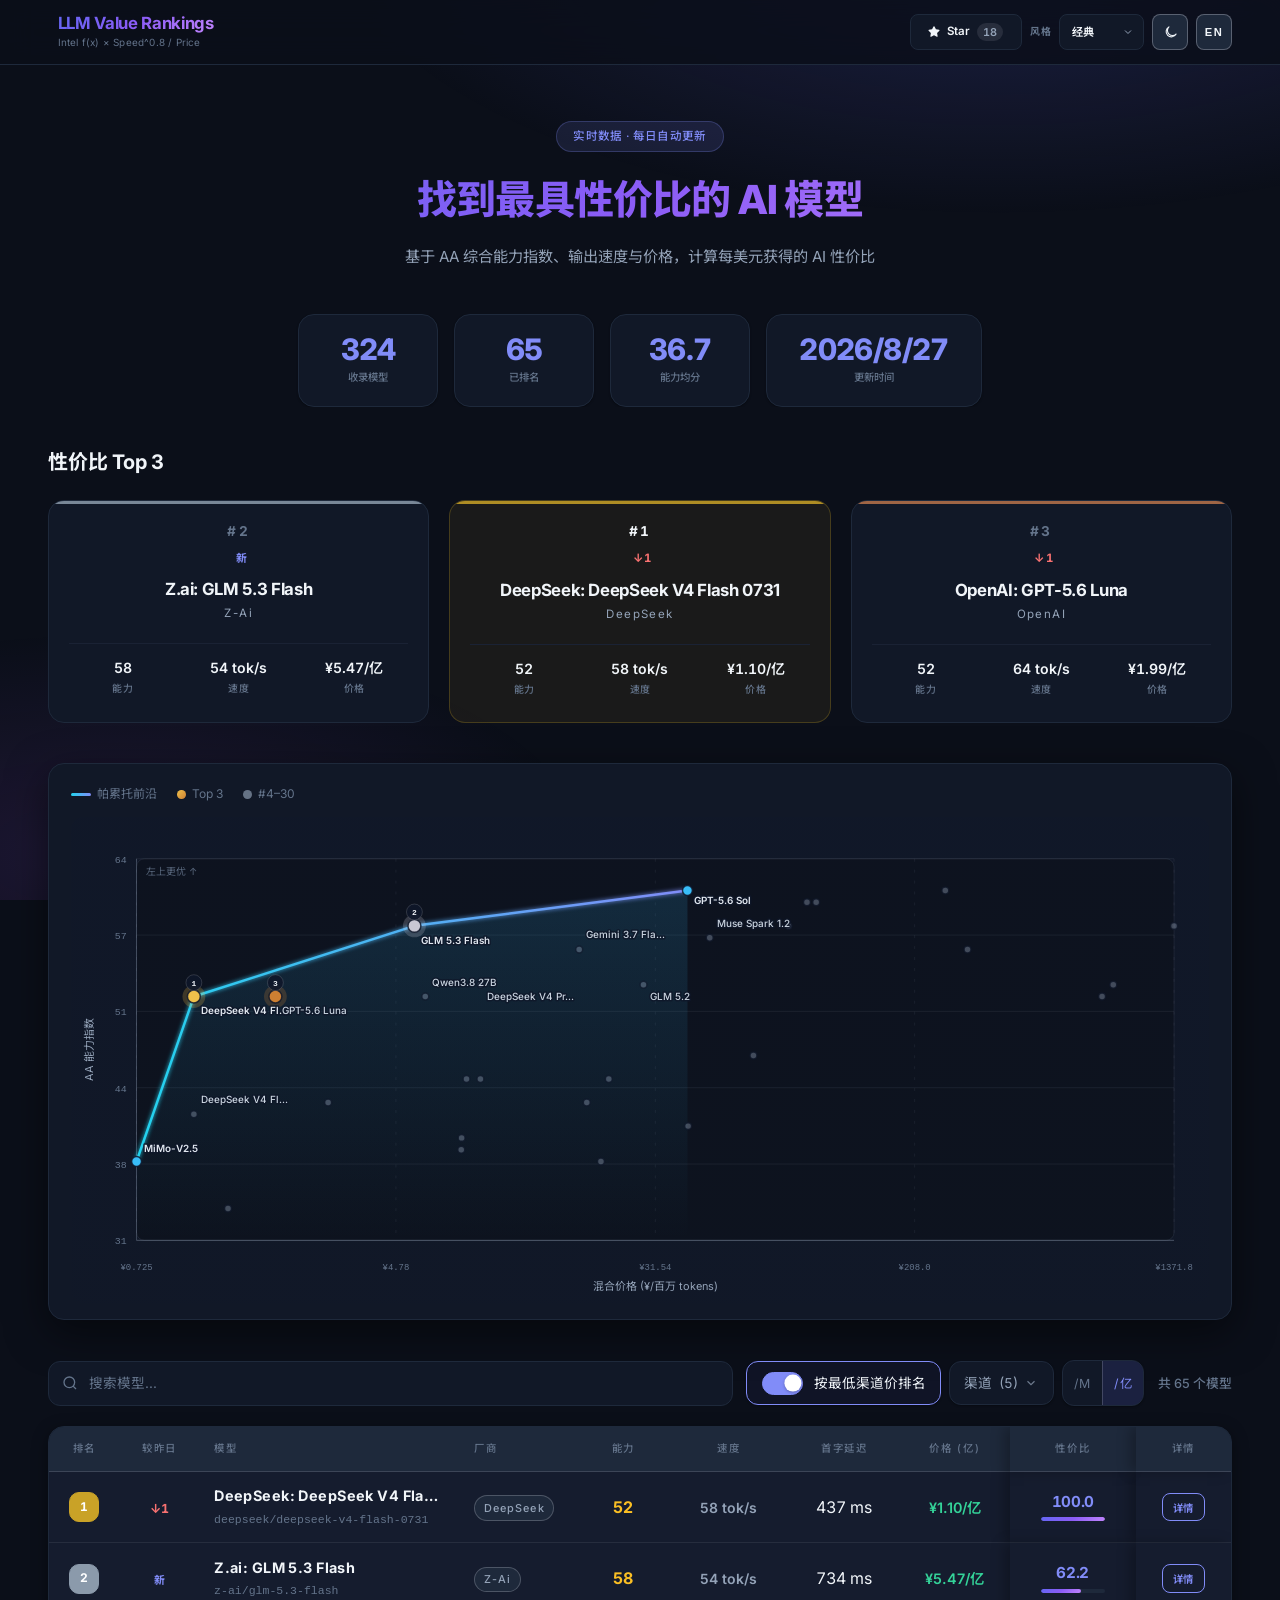
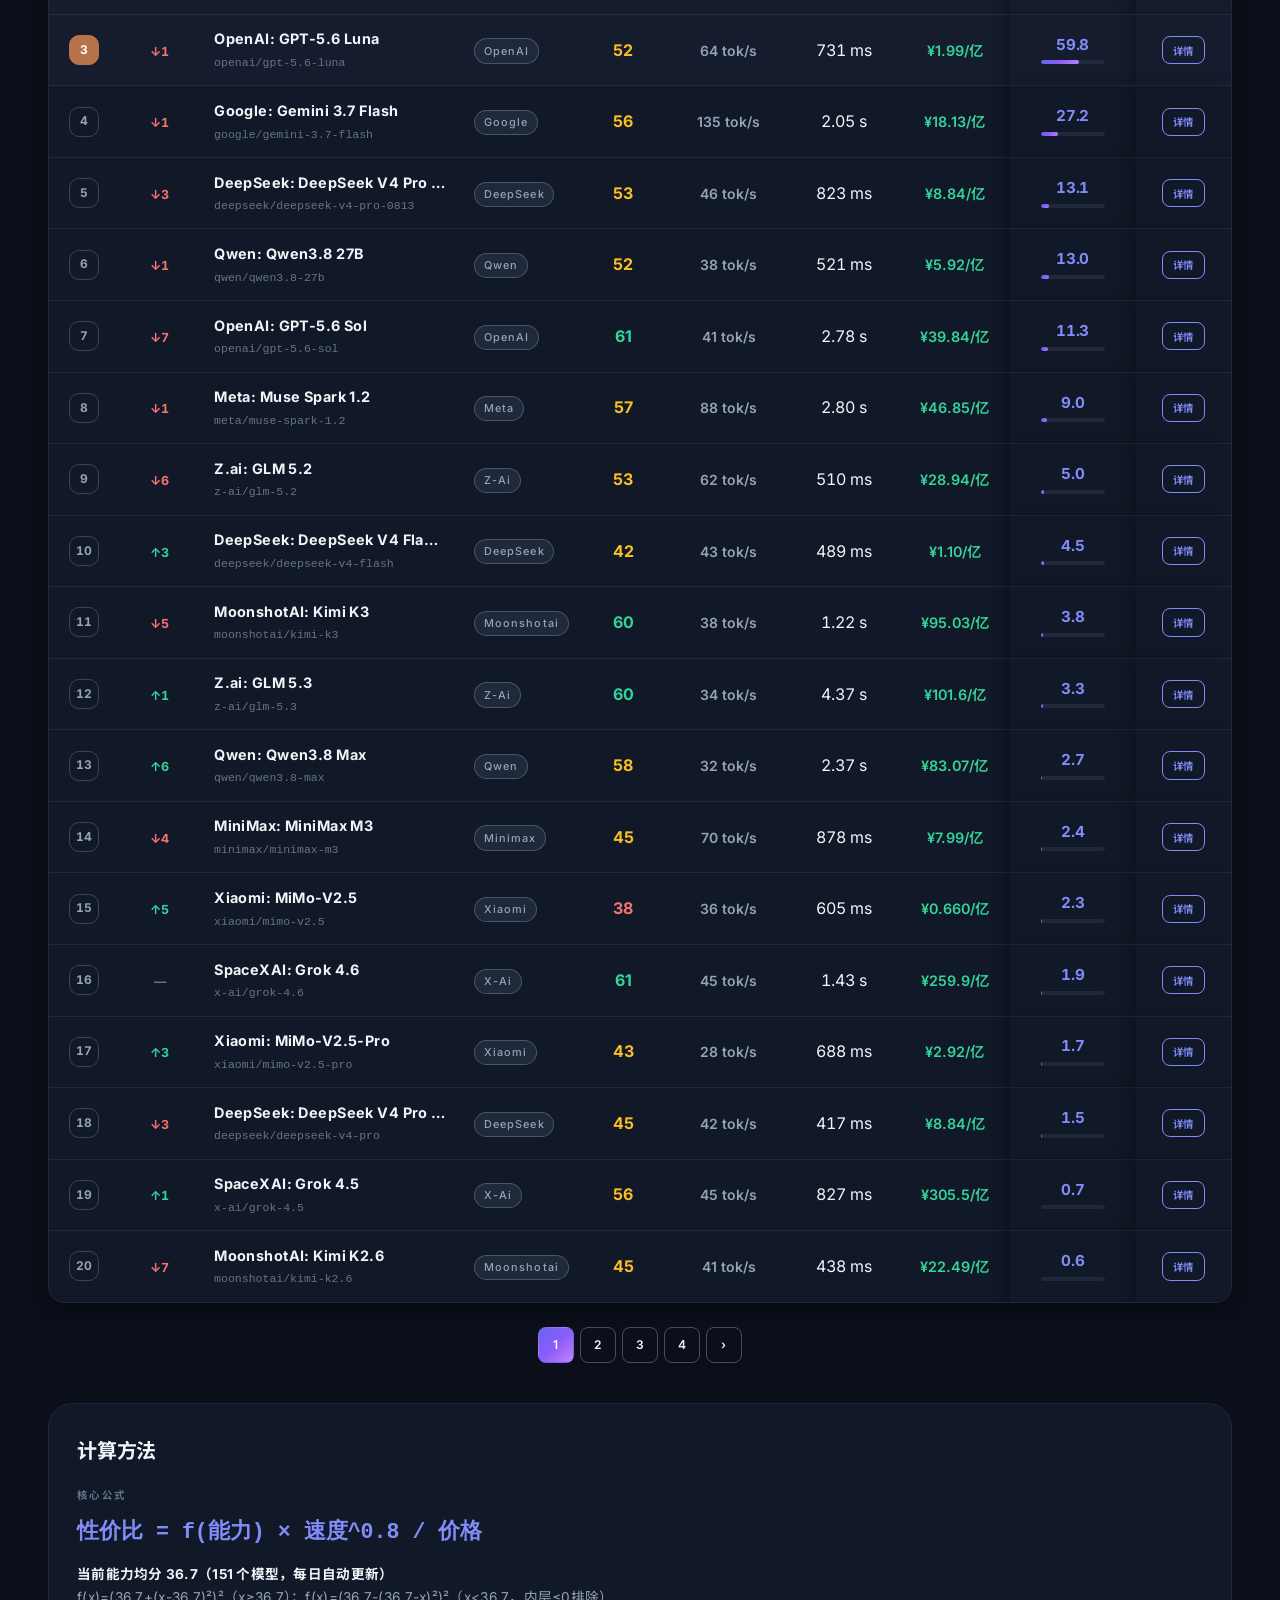
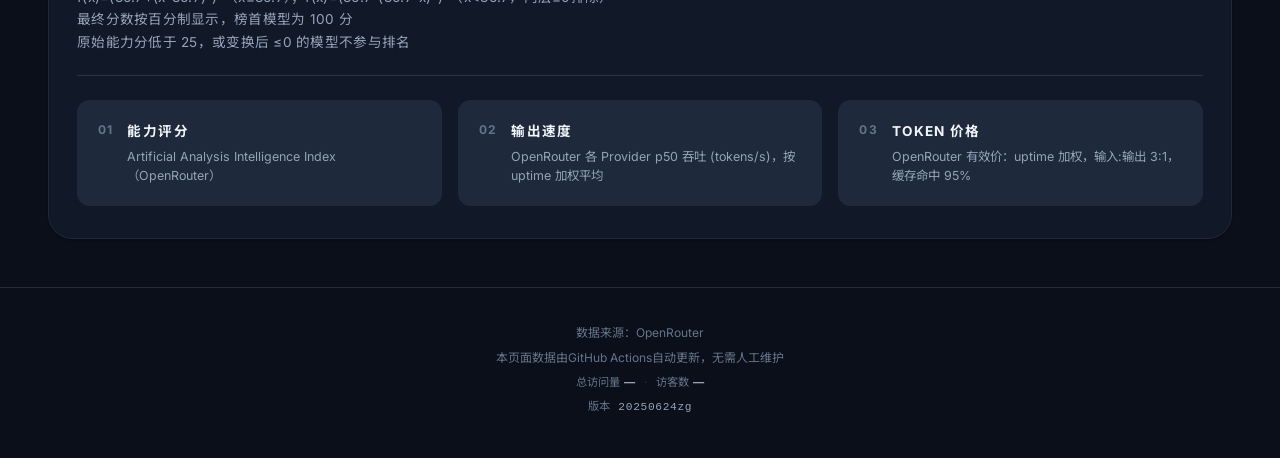
==== commit af8f7037: "Add /M and /100M (亿) price unit toggle for token pricing. Use 100× scale for 亿 (10^8 tokens), not bi" ====
--- a/index.html
+++ b/index.html
@@ -106,7 +106,7 @@
     <link rel="preconnect" href="https://fonts.gstatic.com" crossorigin>
     <link href="https://fonts.googleapis.com/css2?family=Chakra+Petch:wght@400;500;600;700&family=DM+Sans:opsz,wght@9..40,400;9..40,500;9..40,600;9..40,700&family=Inter:wght@400;500;600;700;800&family=Noto+Sans+SC:wght@400;500;600;700&family=Oswald:wght@400;500;600;700&display=swap" rel="stylesheet">
     <meta name="app-version" content="20250827b">
-    <link rel="stylesheet" href="css/style.css?v=20250827y">
+    <link rel="stylesheet" href="css/style.css?v=20250828a">
     <link rel="icon" href="data:image/svg+xml,<svg xmlns='http://www.w3.org/2000/svg' viewBox='0 0 32 32' fill='none'><defs><linearGradient id='g' x1='0' y1='0' x2='1' y2='1'><stop stop-color='%2322d3ee'/><stop offset='1' stop-color='%23a78bfa'/></linearGradient></defs><circle cx='16' cy='16' r='10' stroke='url(%23g)' stroke-width='1.5'/><circle cx='16' cy='16' r='2.5' fill='url(%23g)'/></svg>">
 </head>
 <body>
@@ -235,6 +235,10 @@
                     </summary>
                     <div class="channel-summary-panel" id="channel-summary-body"></div>
                 </details>
+                <div class="price-unit-toggle" id="price-unit-toggle" role="group" aria-label="Price unit">
+                    <button type="button" class="price-unit-btn is-active" data-unit="M" data-i18n="price_unit_m">/M</button>
+                    <button type="button" class="price-unit-btn" data-unit="100M" data-i18n="price_unit_100m">/亿</button>
+                </div>
             </div>
             <div class="results-count" id="results-count"></div>
         </section>
@@ -351,7 +355,7 @@
 
     <script defer src="https://events.vercount.one/js"></script>
     <script src="js/i18n.js?v=20250827p"></script>
-    <script src="js/pareto-chart.js?v=20250827t"></script>
-    <script src="js/app.js?v=20250827x"></script>
+    <script src="js/pareto-chart.js?v=20250828a"></script>
+    <script src="js/app.js?v=20250828a"></script>
 </body>
 </html>
--- a/css/style.css
+++ b/css/style.css
@@ -1026,6 +1026,53 @@
 .channel-summary-excluded strong {
     color: var(--text-secondary);
     font-weight: 600;
+}
+
+.price-unit-toggle {
+    display: inline-flex;
+    align-items: stretch;
+    border: 1px solid rgba(240, 240, 250, 0.28);
+    background: rgba(0, 0, 0, 0.45);
+}
+
+.price-unit-btn {
+    border: none;
+    background: transparent;
+    color: var(--text-muted);
+    font-size: 0.78rem;
+    font-family: var(--font-sans);
+    letter-spacing: 0.04em;
+    padding: 0.55rem 0.7rem;
+    min-height: 2.75rem;
+    cursor: pointer;
+    transition: color 0.2s, background 0.2s;
+}
+
+.price-unit-btn + .price-unit-btn {
+    border-left: 1px solid rgba(240, 240, 250, 0.18);
+}
+
+.price-unit-btn.is-active {
+    color: var(--text-primary);
+    background: rgba(99, 102, 241, 0.18);
+}
+
+.price-unit-btn:hover:not(.is-active) {
+    color: var(--text-secondary);
+    background: rgba(240, 240, 250, 0.06);
+}
+
+[data-theme="light"] .price-unit-toggle {
+    background: rgba(255, 255, 255, 0.7);
+    border-color: rgba(0, 0, 0, 0.22);
+}
+
+[data-theme="light"] .price-unit-btn + .price-unit-btn {
+    border-left-color: rgba(0, 0, 0, 0.12);
+}
+
+[data-theme="light"] .price-unit-btn.is-active {
+    background: rgba(99, 102, 241, 0.12);
 }
 
 /* ===== Rankings Table ===== */
@@ -3537,6 +3584,19 @@
     backdrop-filter: none;
 }
 
+[data-style="classic"] .price-unit-toggle {
+    border-radius: var(--radius-md);
+    border-color: var(--border-color);
+    background: var(--bg-secondary);
+    box-shadow: var(--shadow-sm);
+    overflow: hidden;
+}
+
+[data-style="classic"] .price-unit-btn.is-active {
+    background: rgba(99, 102, 241, 0.12);
+    color: var(--accent-primary);
+}
+
 [data-style="classic"] .table-container {
     border-radius: var(--radius-lg);
     background: var(--bg-secondary);
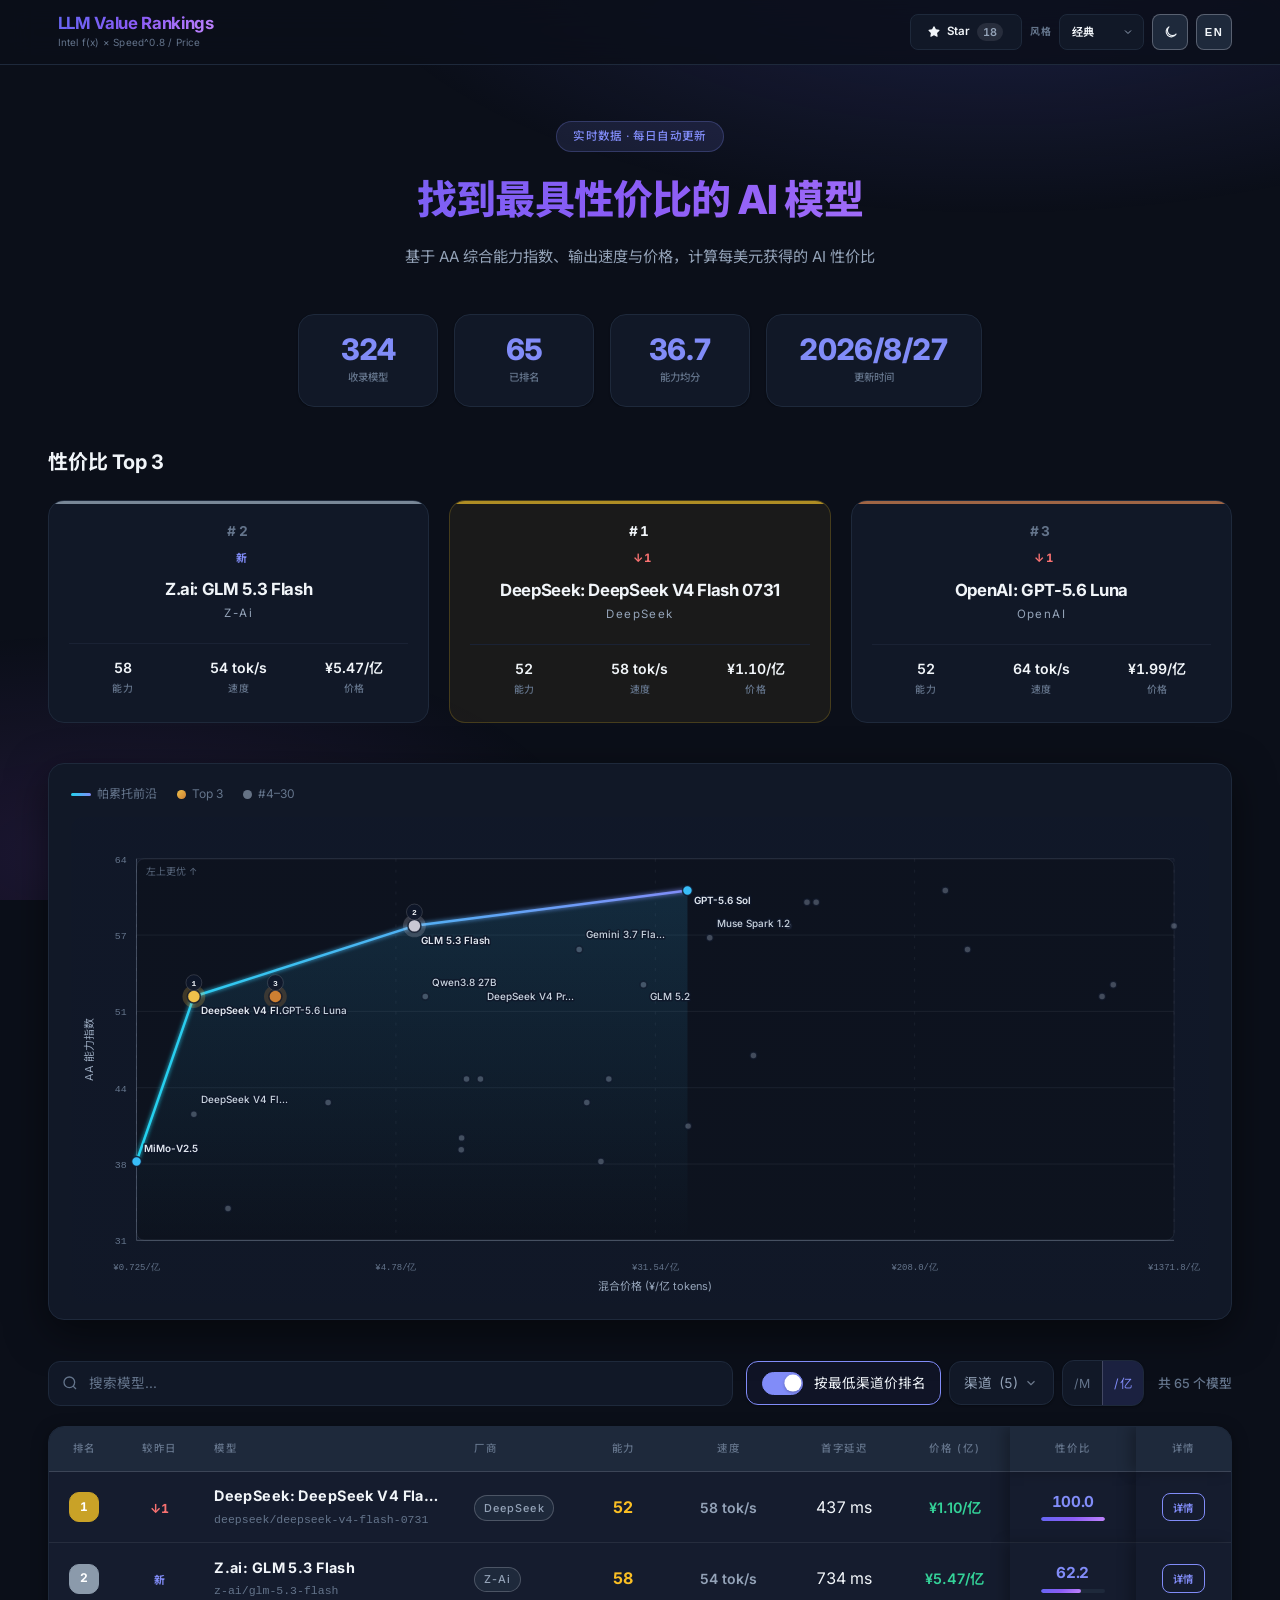
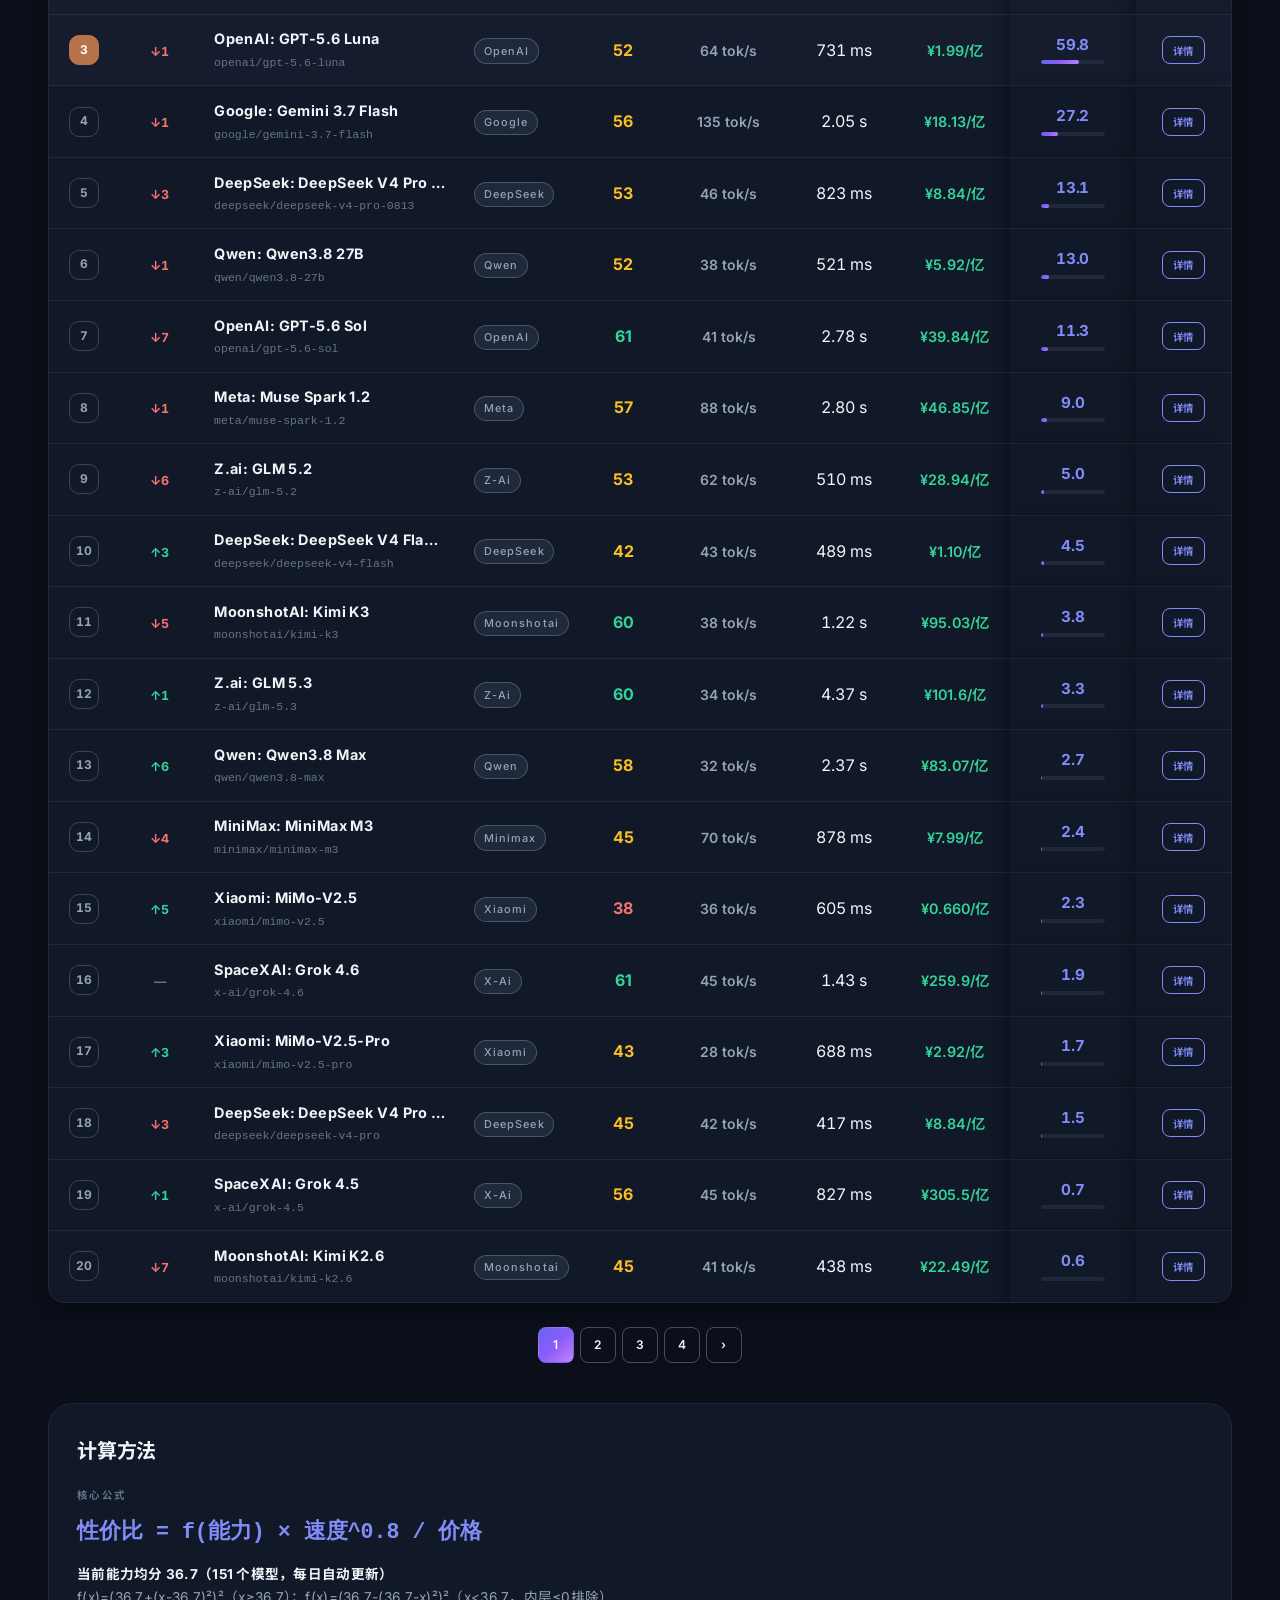
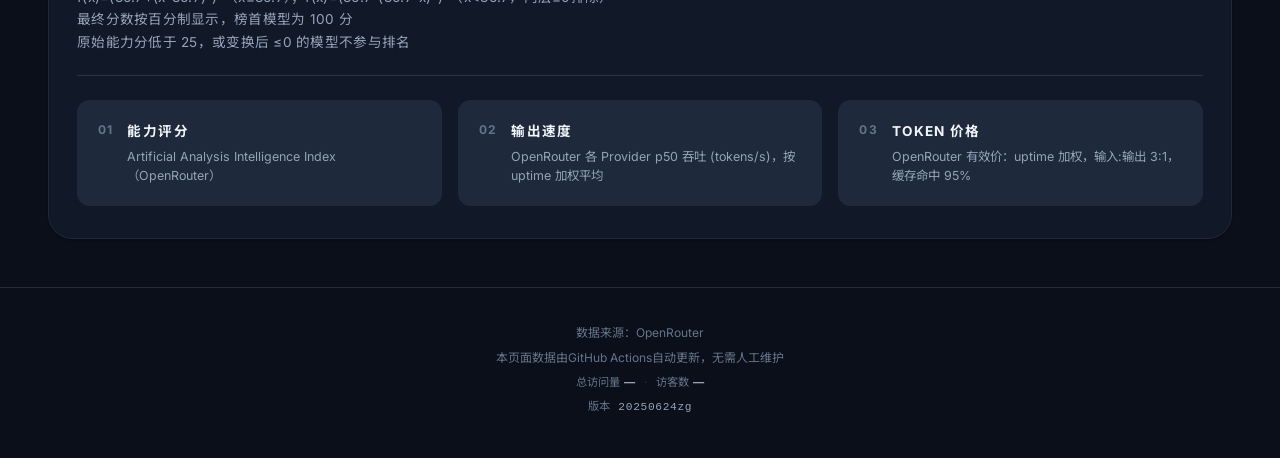
==== commit 93843c17: "Fix Pareto chart axis labels when switching to per-100M (亿) pricing. Update axis title and tick suff" ====
--- a/index.html
+++ b/index.html
@@ -354,8 +354,8 @@
     </footer>
 
     <script defer src="https://events.vercount.one/js"></script>
-    <script src="js/i18n.js?v=20250827p"></script>
-    <script src="js/pareto-chart.js?v=20250828a"></script>
-    <script src="js/app.js?v=20250828a"></script>
+    <script src="js/i18n.js?v=20250828b"></script>
+    <script src="js/pareto-chart.js?v=20250828b"></script>
+    <script src="js/app.js?v=20250828b"></script>
 </body>
 </html>
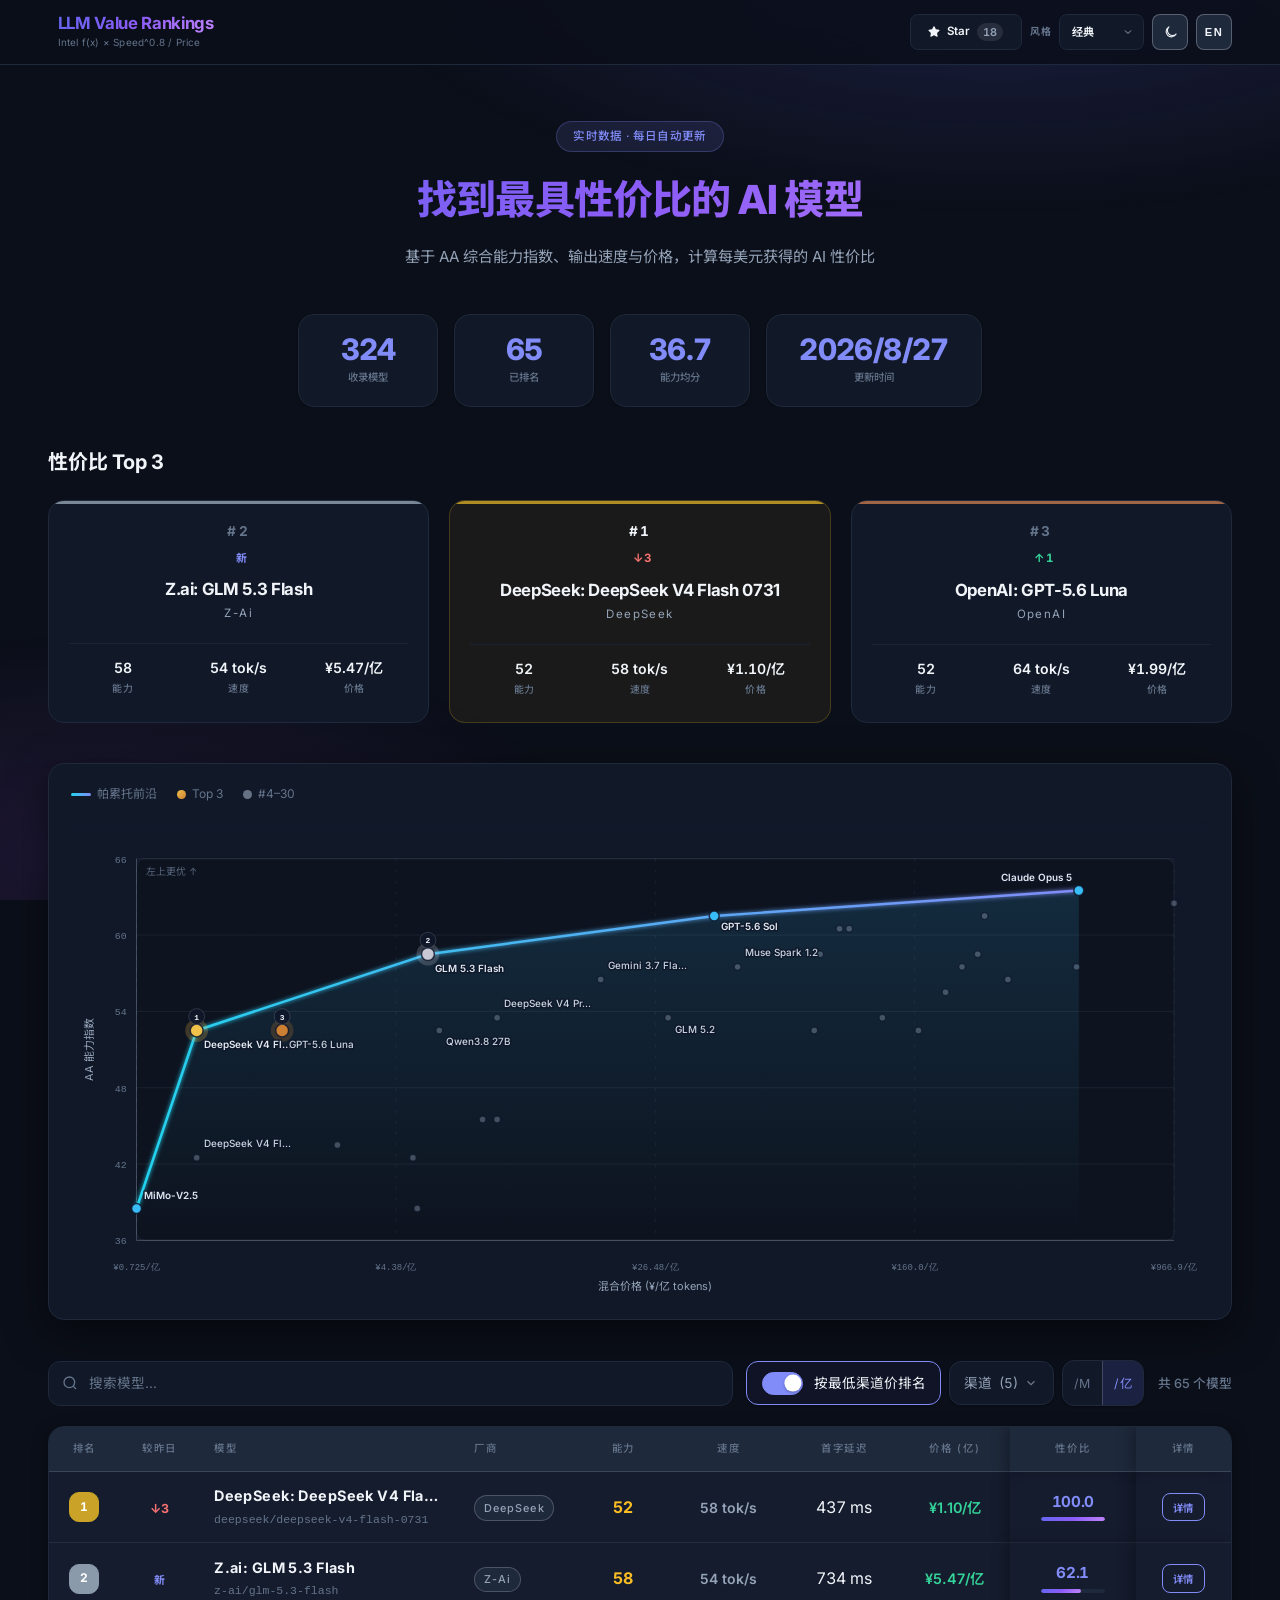
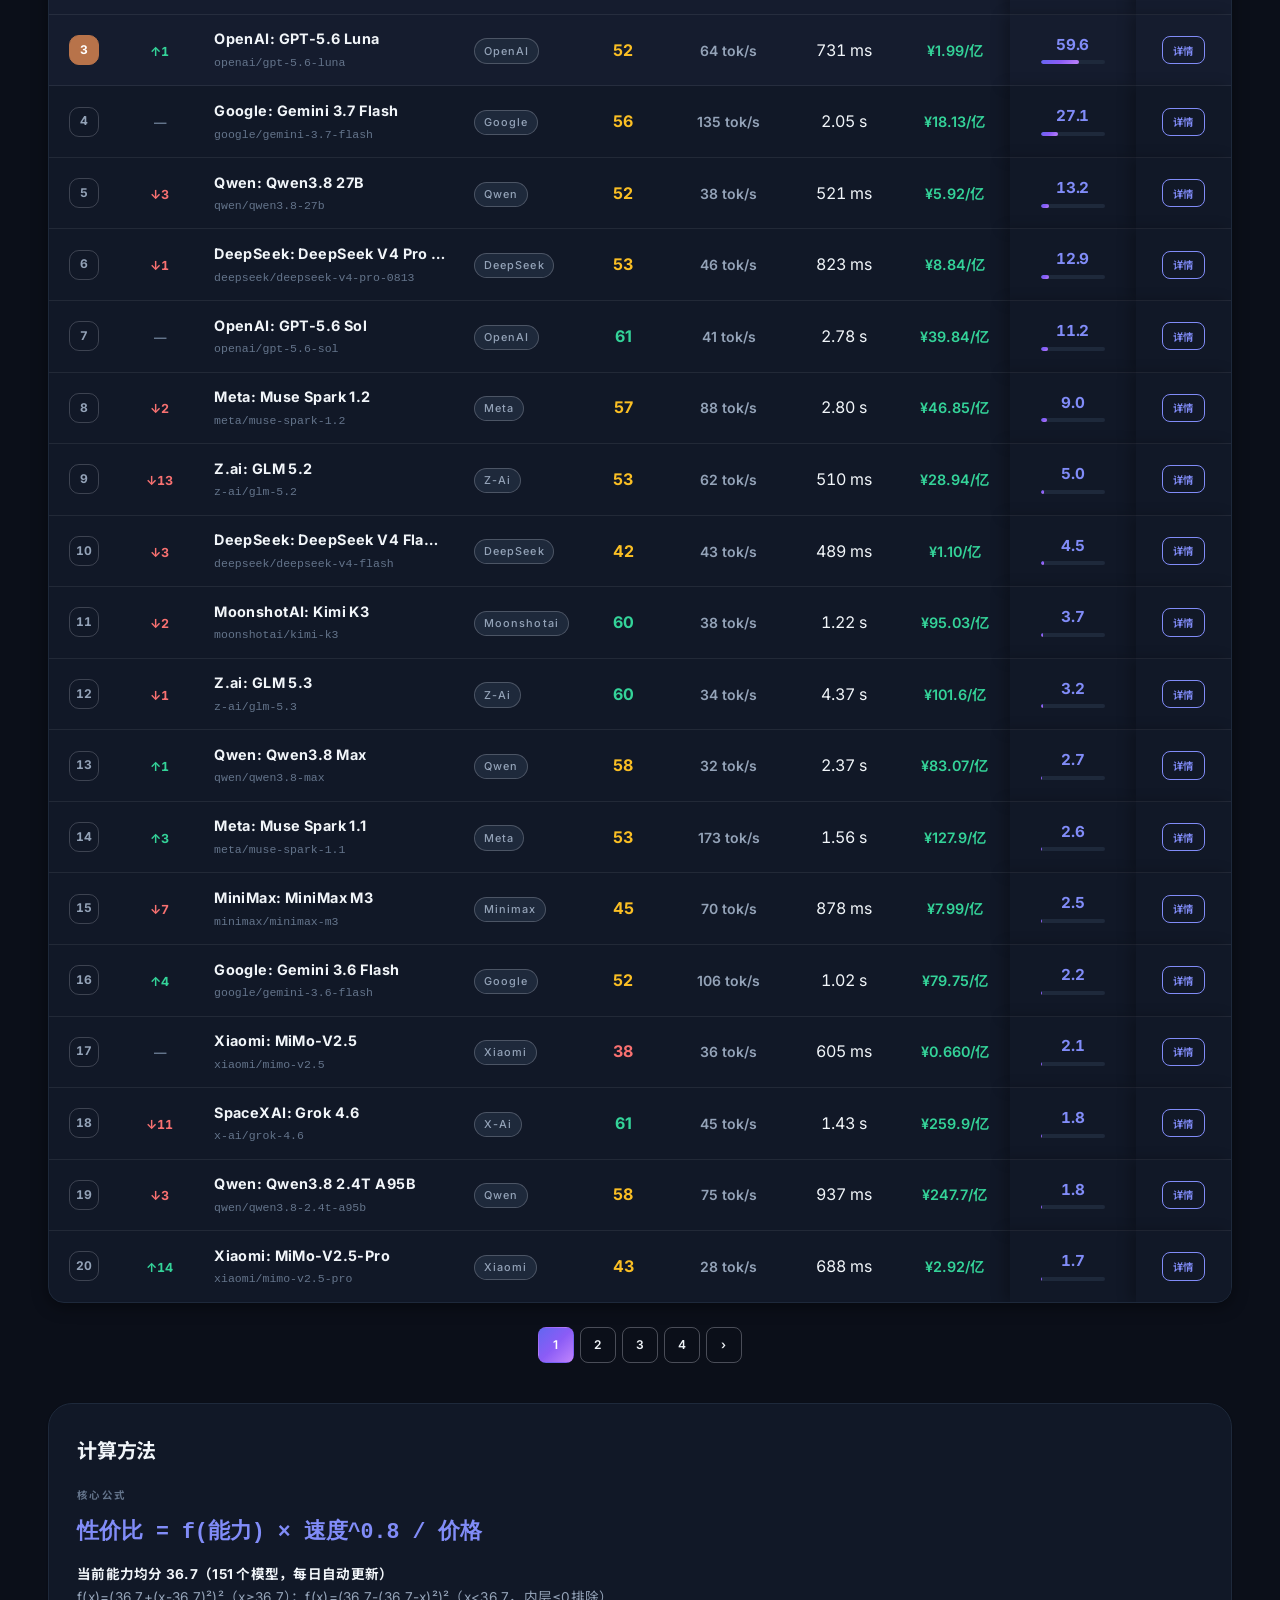
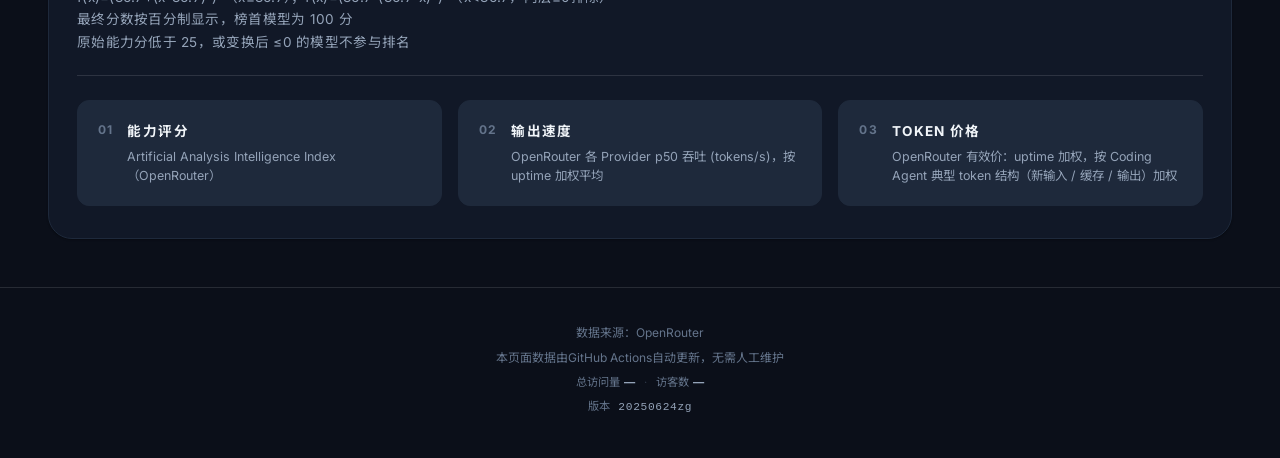
==== commit e3972da2: "Use coding-agent token mix for blended pricing across all models. Replace 3:1 cache-blend with OpenC" ====
--- a/index.html
+++ b/index.html
@@ -354,8 +354,8 @@
     </footer>
 
     <script defer src="https://events.vercount.one/js"></script>
-    <script src="js/i18n.js?v=20250828b"></script>
-    <script src="js/pareto-chart.js?v=20250828b"></script>
-    <script src="js/app.js?v=20250828b"></script>
+    <script src="js/i18n.js?v=20250828c"></script>
+    <script src="js/pareto-chart.js?v=20250828c"></script>
+    <script src="js/app.js?v=20250828c"></script>
 </body>
 </html>
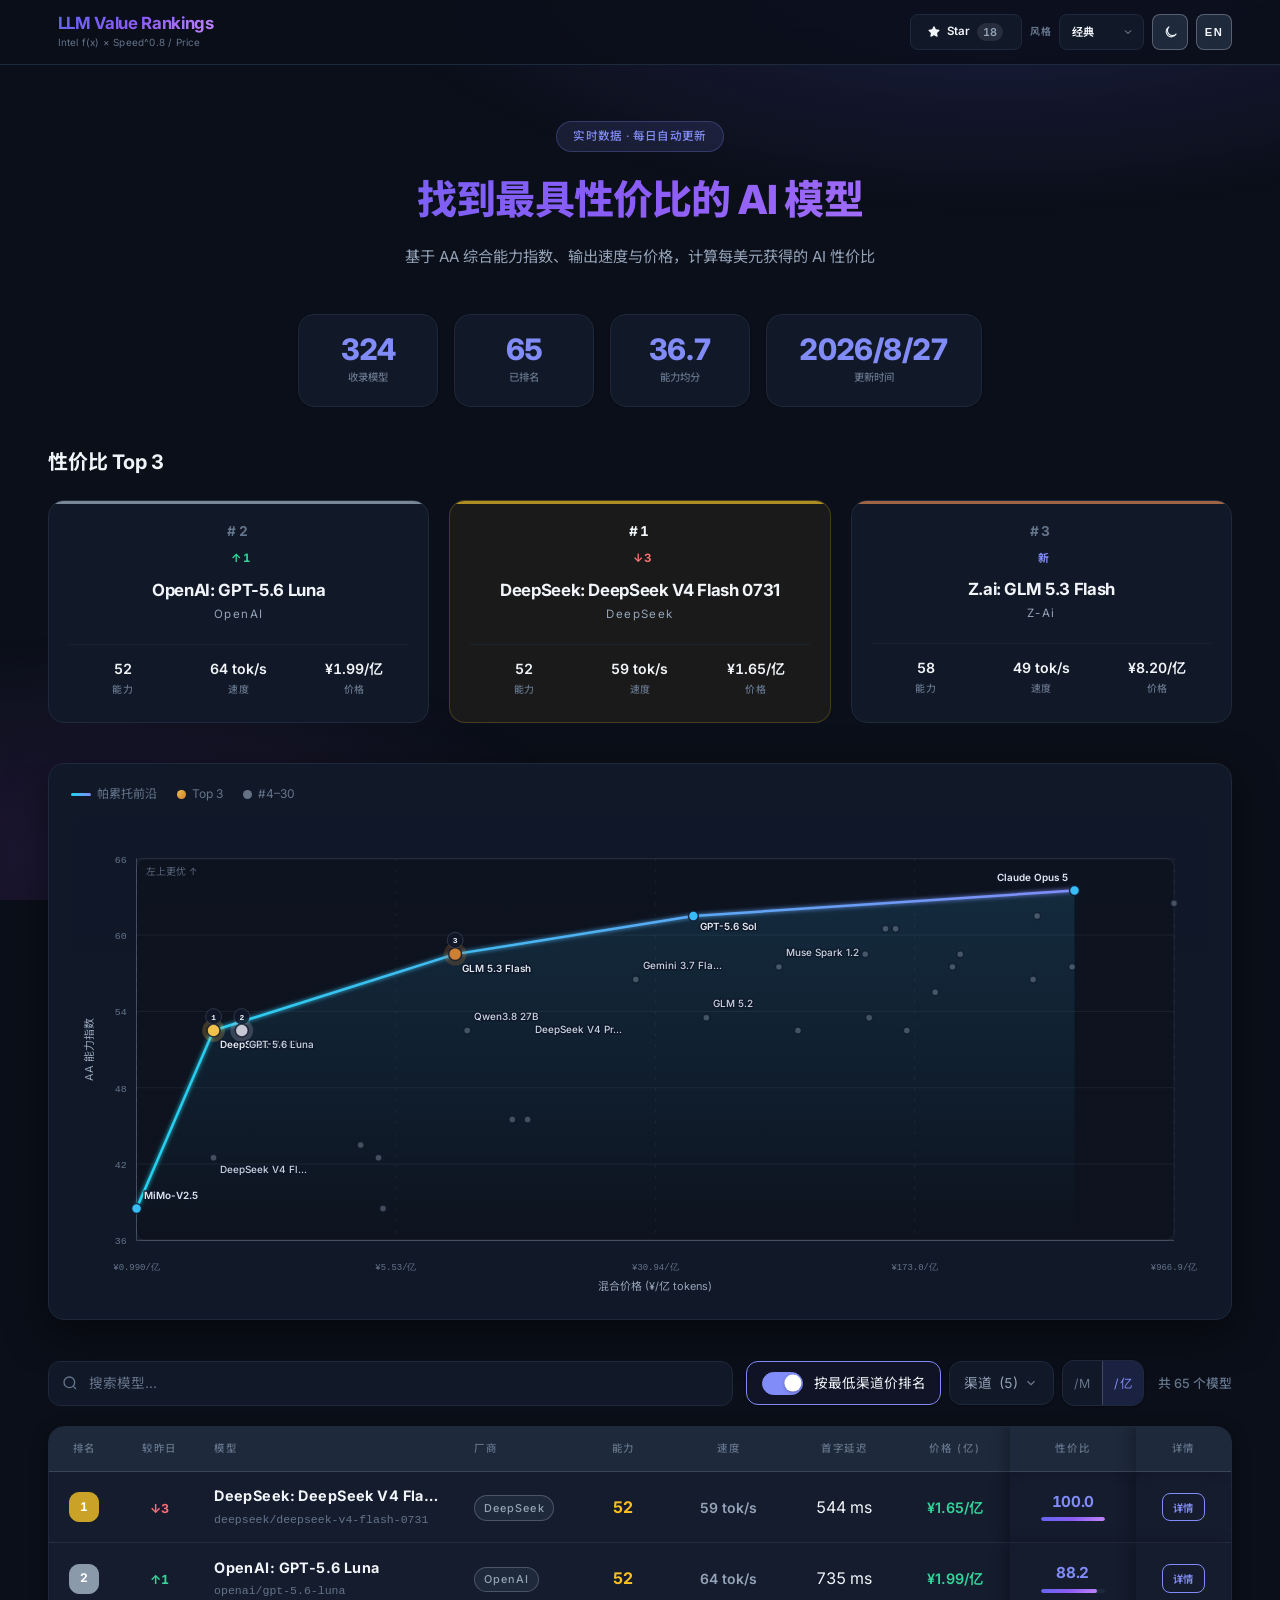
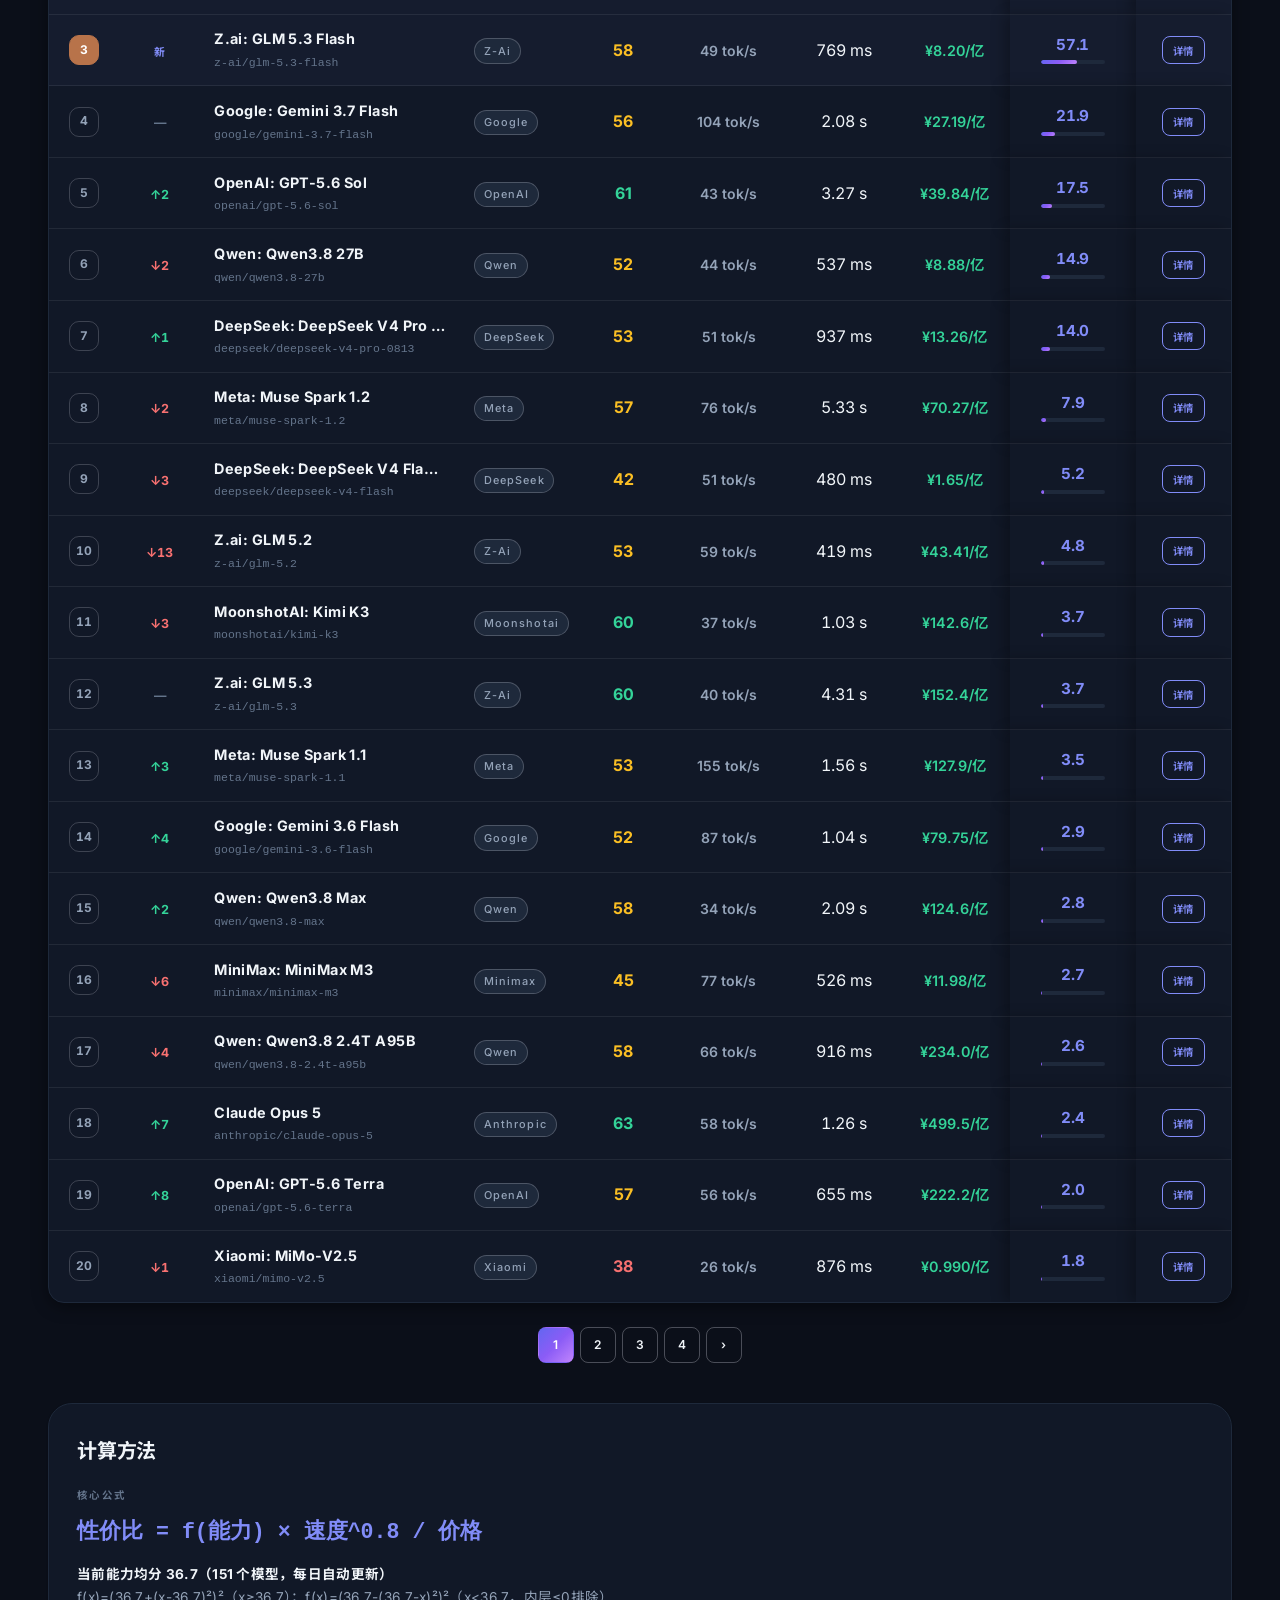
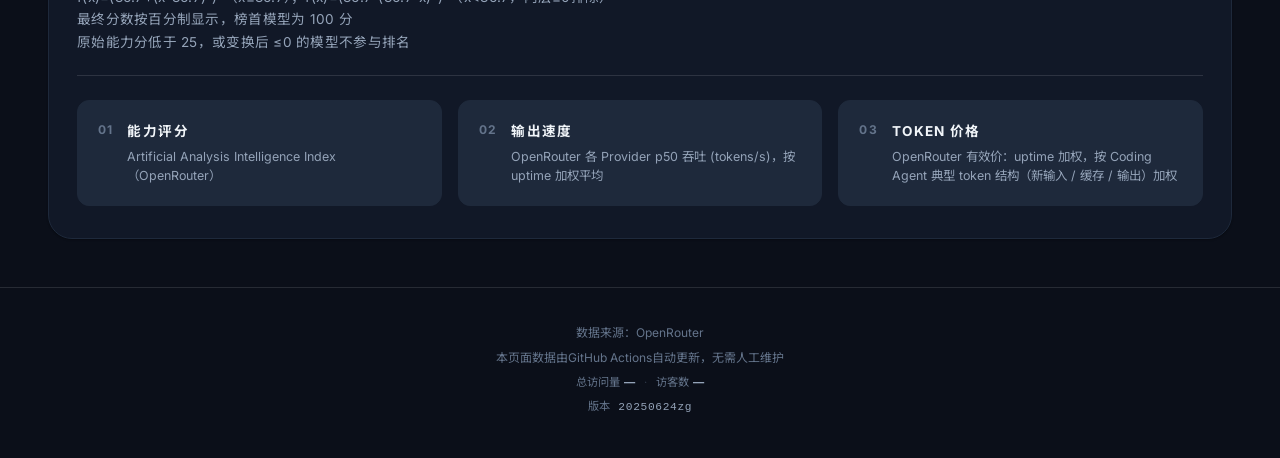
==== commit c4f2239d: "Apply 1.5× uplift to OpenCode Go and Command Code subscription channel prices. Buffer subscription a" ====
--- a/index.html
+++ b/index.html
@@ -354,7 +354,7 @@
     </footer>
 
     <script defer src="https://events.vercount.one/js"></script>
-    <script src="js/i18n.js?v=20250828c"></script>
+    <script src="js/i18n.js?v=20250828e"></script>
     <script src="js/pareto-chart.js?v=20250828c"></script>
     <script src="js/app.js?v=20250828c"></script>
 </body>
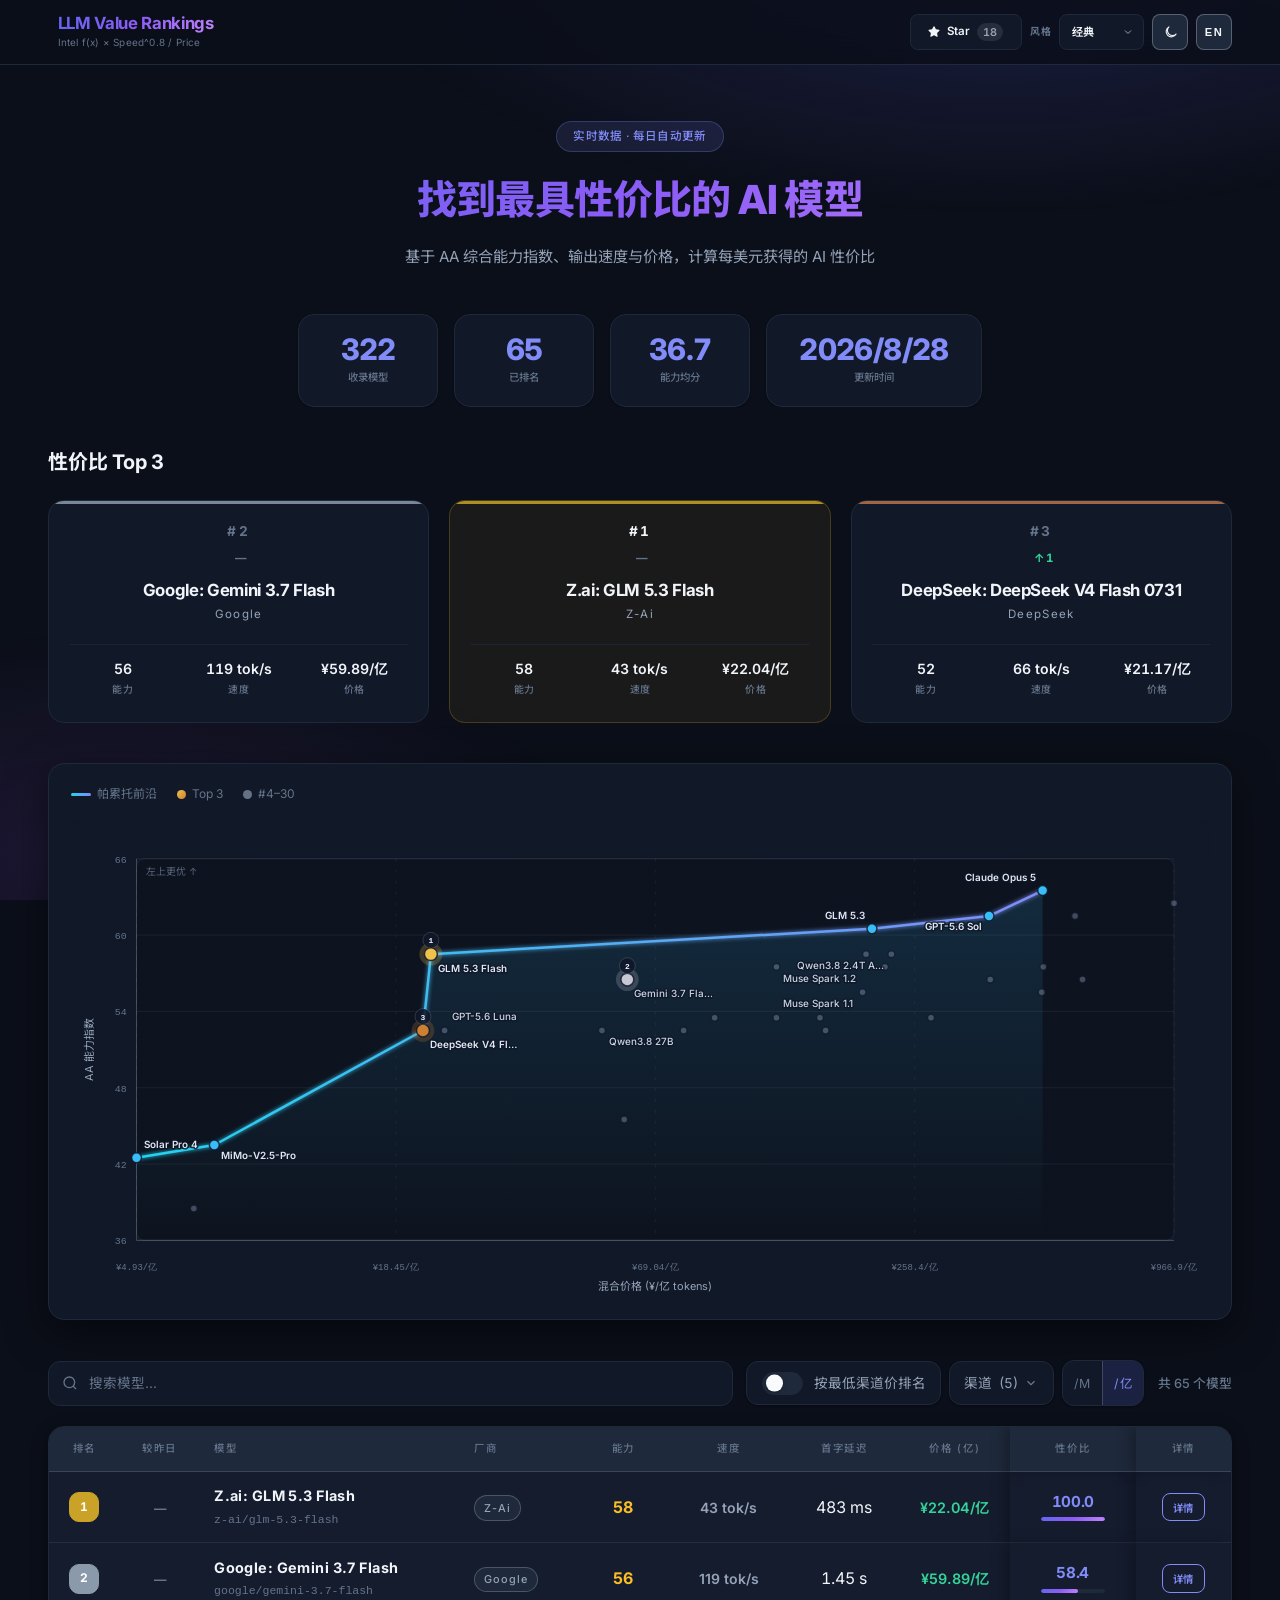
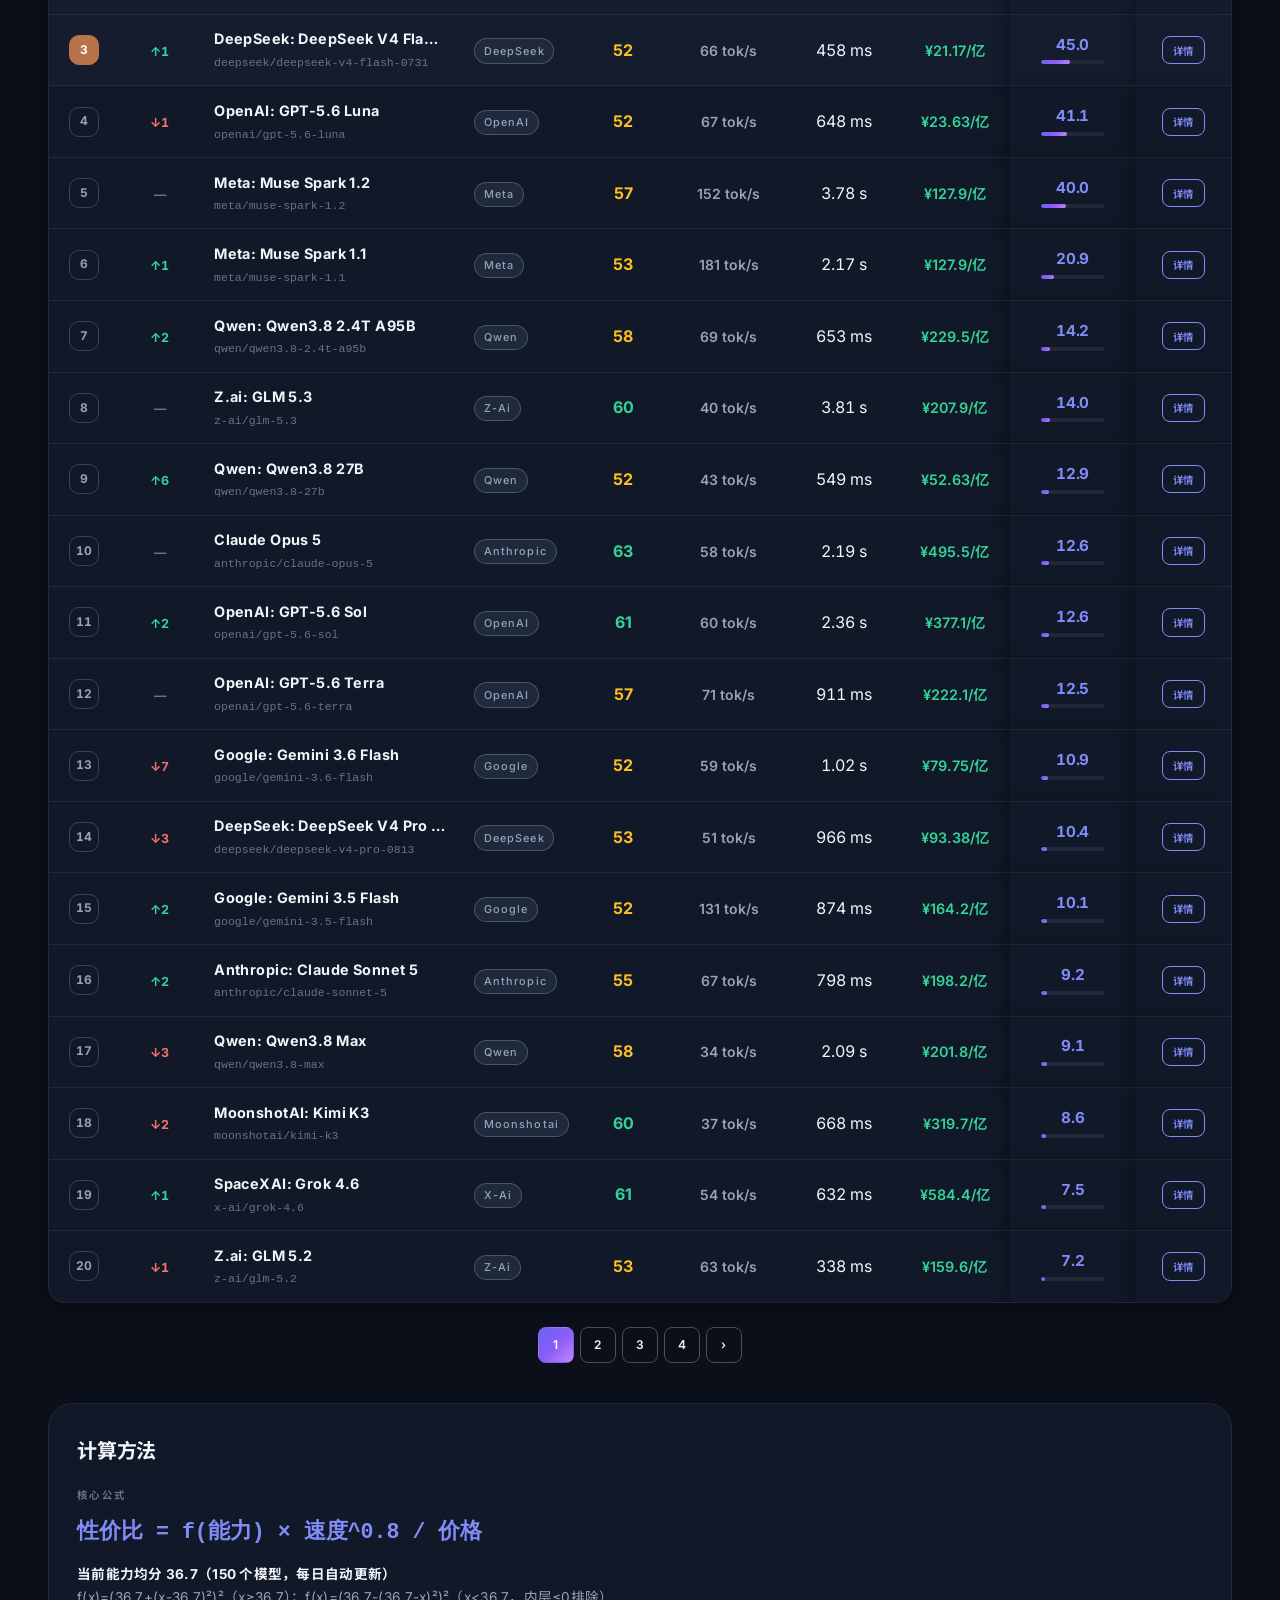
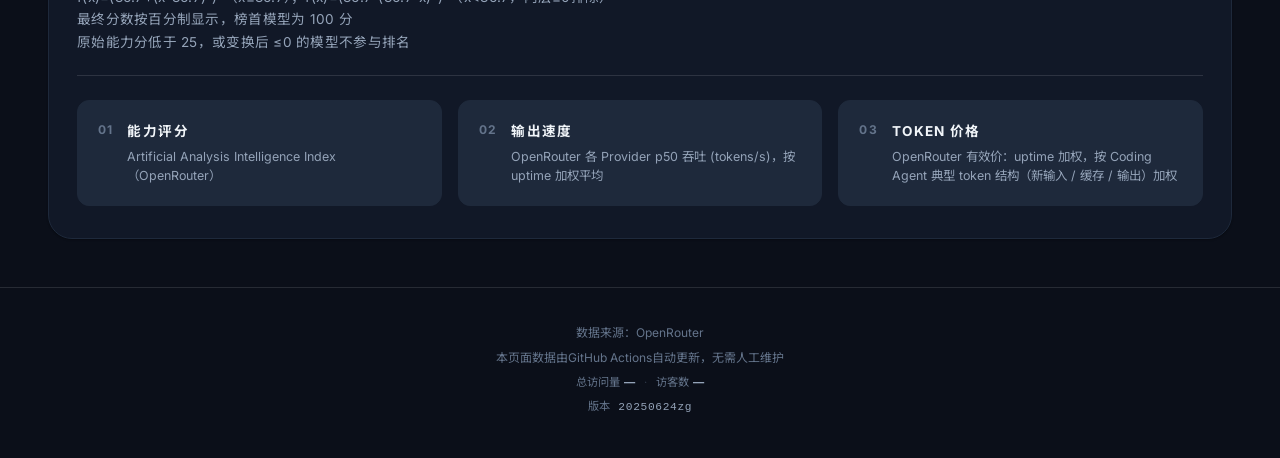
==== commit 7a4e2165: "Default to OpenRouter ranking and limit the 1.5x buffer to DeepSeek coding plans. Hide the channel-p" ====
--- a/index.html
+++ b/index.html
@@ -236,8 +236,8 @@
                     <div class="channel-summary-panel" id="channel-summary-body"></div>
                 </details>
                 <div class="price-unit-toggle" id="price-unit-toggle" role="group" aria-label="Price unit">
-                    <button type="button" class="price-unit-btn is-active" data-unit="M" data-i18n="price_unit_m">/M</button>
-                    <button type="button" class="price-unit-btn" data-unit="100M" data-i18n="price_unit_100m">/亿</button>
+                    <button type="button" class="price-unit-btn" data-unit="M" data-i18n="price_unit_m">/M</button>
+                    <button type="button" class="price-unit-btn is-active" data-unit="100M" data-i18n="price_unit_100m">/亿</button>
                 </div>
             </div>
             <div class="results-count" id="results-count"></div>
@@ -354,8 +354,8 @@
     </footer>
 
     <script defer src="https://events.vercount.one/js"></script>
-    <script src="js/i18n.js?v=20250828e"></script>
+    <script src="js/i18n.js?v=20250828h"></script>
     <script src="js/pareto-chart.js?v=20250828c"></script>
-    <script src="js/app.js?v=20250828c"></script>
+    <script src="js/app.js?v=20250828h"></script>
 </body>
 </html>
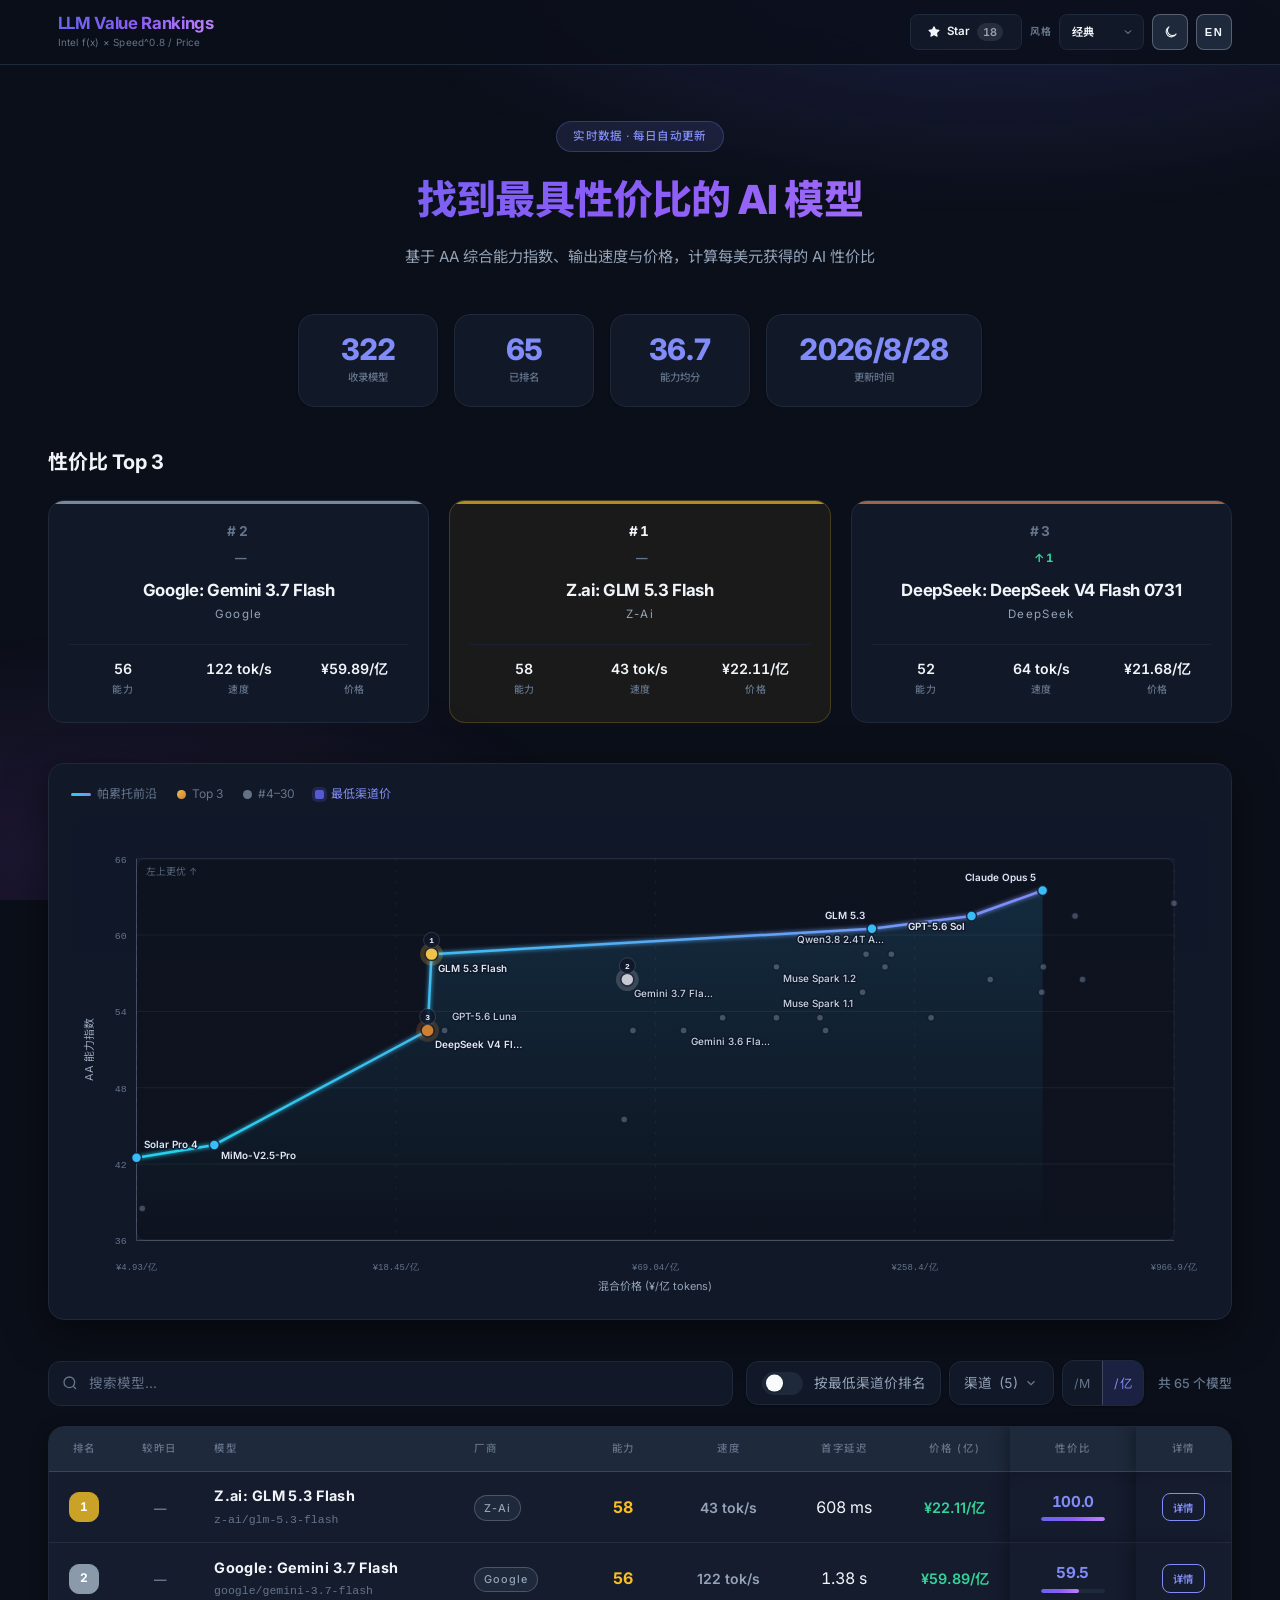
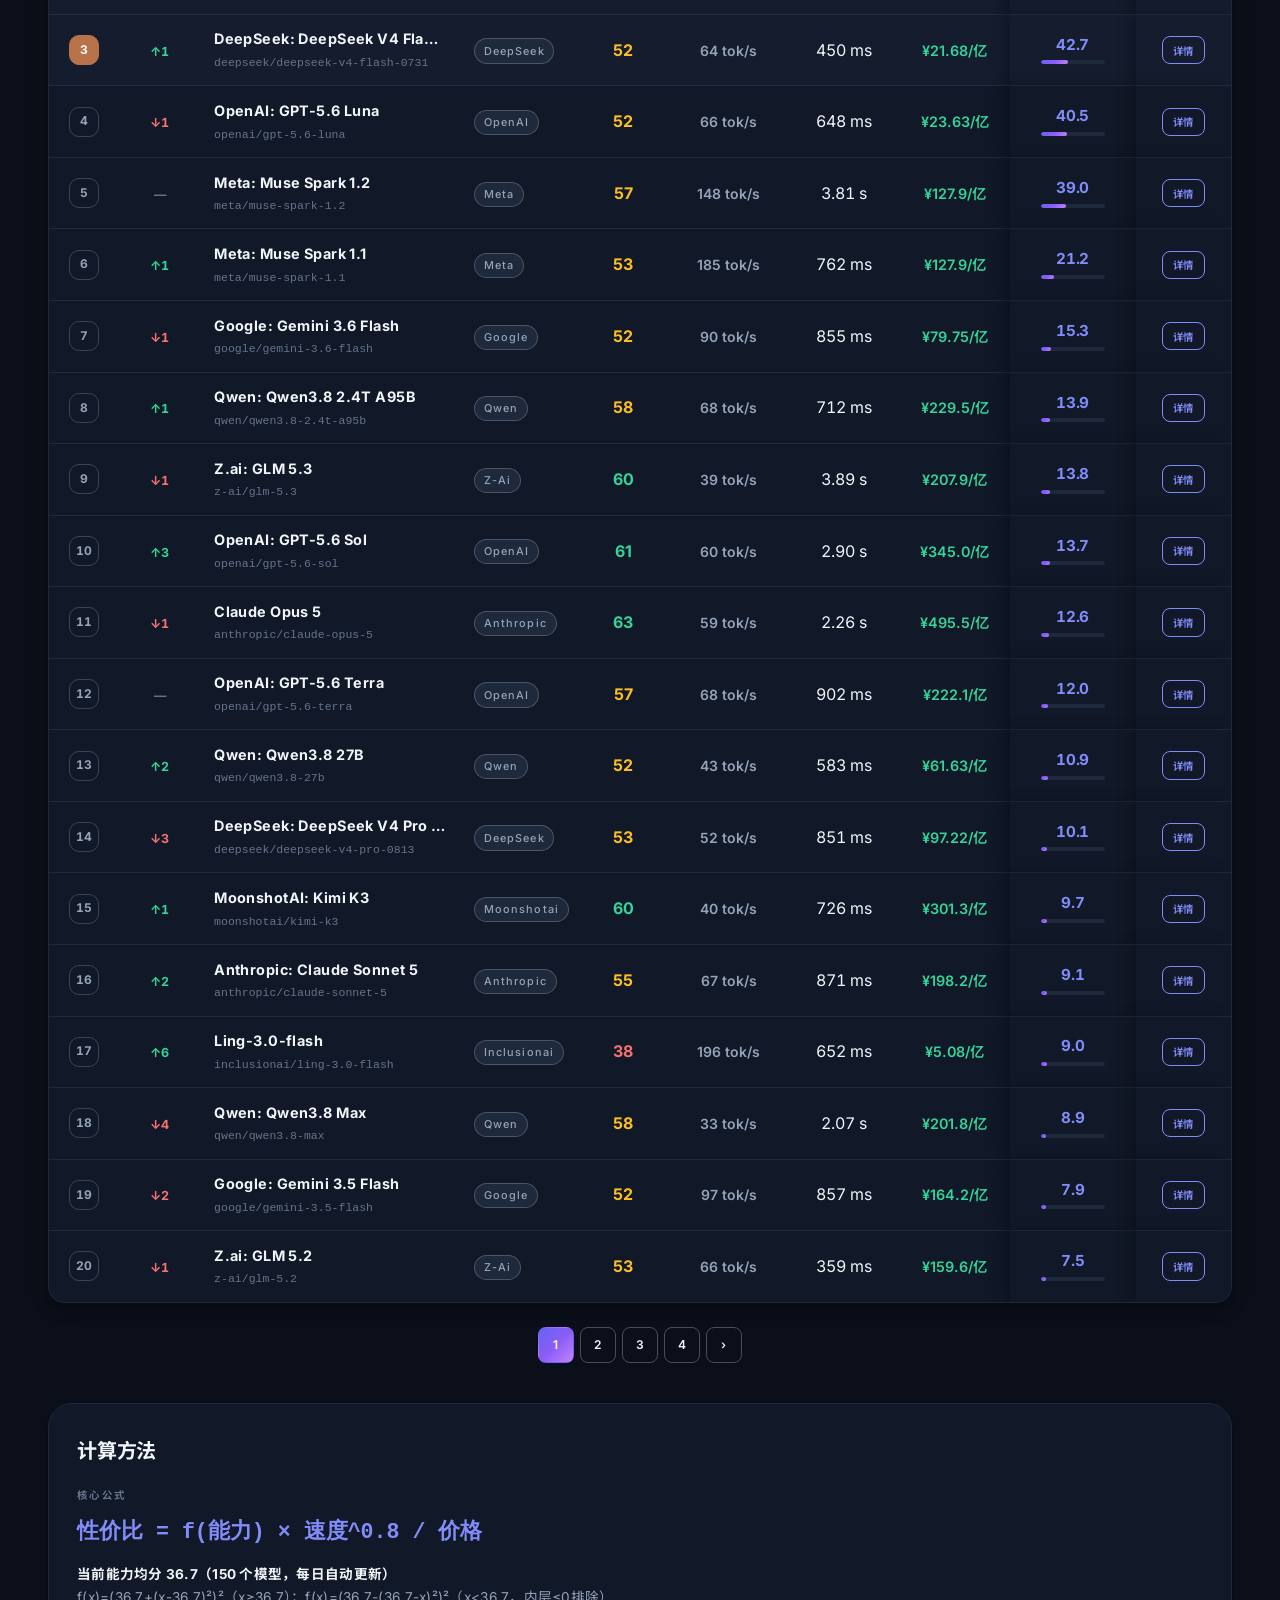
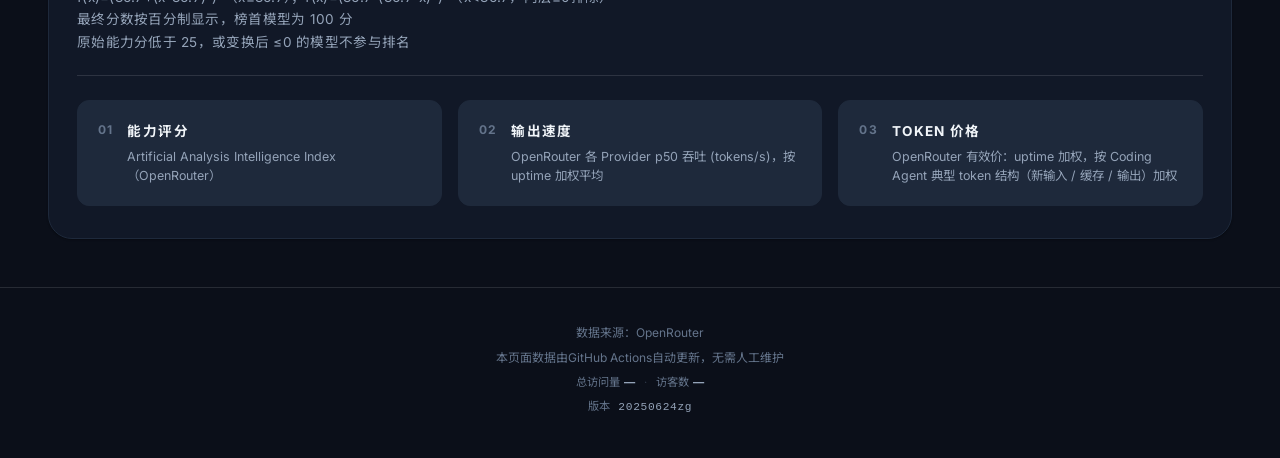
==== commit 623ec469: "Annotate the Pareto chart when ranking by lowest channel price. Show a mode badge, axis title, and p" ====
--- a/index.html
+++ b/index.html
@@ -106,7 +106,7 @@
     <link rel="preconnect" href="https://fonts.gstatic.com" crossorigin>
     <link href="https://fonts.googleapis.com/css2?family=Chakra+Petch:wght@400;500;600;700&family=DM+Sans:opsz,wght@9..40,400;9..40,500;9..40,600;9..40,700&family=Inter:wght@400;500;600;700;800&family=Noto+Sans+SC:wght@400;500;600;700&family=Oswald:wght@400;500;600;700&display=swap" rel="stylesheet">
     <meta name="app-version" content="20250827b">
-    <link rel="stylesheet" href="css/style.css?v=20250828a">
+    <link rel="stylesheet" href="css/style.css?v=20250828i">
     <link rel="icon" href="data:image/svg+xml,<svg xmlns='http://www.w3.org/2000/svg' viewBox='0 0 32 32' fill='none'><defs><linearGradient id='g' x1='0' y1='0' x2='1' y2='1'><stop stop-color='%2322d3ee'/><stop offset='1' stop-color='%23a78bfa'/></linearGradient></defs><circle cx='16' cy='16' r='10' stroke='url(%23g)' stroke-width='1.5'/><circle cx='16' cy='16' r='2.5' fill='url(%23g)'/></svg>">
 </head>
 <body>
@@ -200,6 +200,10 @@
                 <li><span class="pareto-leg-line"></span><span data-i18n="pareto_legend_frontier">帕累托前沿</span></li>
                 <li><span class="pareto-leg-dot pareto-leg-gold"></span><span data-i18n="pareto_legend_top3">Top 3</span></li>
                 <li><span class="pareto-leg-dot pareto-leg-other"></span><span data-i18n="pareto_legend_rest">#4–30</span></li>
+                <li class="pareto-leg-mode" id="pareto-min-channel-legend" hidden>
+                    <span class="pareto-leg-badge"></span>
+                    <span data-i18n="pareto_min_channel_badge">最低渠道价</span>
+                </li>
             </ul>
             <p class="pareto-scroll-hint" id="pareto-scroll-hint" hidden data-i18n="pareto_scroll_hint">左右滑动查看完整图表 · 点击圆点看详情</p>
             <div class="pareto-chart-wrap" id="pareto-chart-wrap">
@@ -354,8 +358,8 @@
     </footer>
 
     <script defer src="https://events.vercount.one/js"></script>
-    <script src="js/i18n.js?v=20250828h"></script>
-    <script src="js/pareto-chart.js?v=20250828c"></script>
-    <script src="js/app.js?v=20250828h"></script>
+    <script src="js/i18n.js?v=20250828i"></script>
+    <script src="js/pareto-chart.js?v=20250828i"></script>
+    <script src="js/app.js?v=20250828i"></script>
 </body>
 </html>
--- a/css/style.css
+++ b/css/style.css
@@ -5254,6 +5254,19 @@
     background: rgba(148, 163, 184, 0.65);
 }
 
+.pareto-leg-mode {
+    color: var(--accent-primary);
+}
+
+.pareto-leg-badge {
+    display: inline-block;
+    width: 0.55rem;
+    height: 0.55rem;
+    border-radius: 2px;
+    background: rgba(99, 102, 241, 0.85);
+    box-shadow: 0 0 0 3px rgba(99, 102, 241, 0.18);
+}
+
 .pareto-chart-wrap {
     position: relative;
     border-radius: var(--radius-md);
@@ -5375,6 +5388,36 @@
     font-size: 10px;
     font-family: var(--font-sans);
     opacity: 0.85;
+}
+
+.pareto-mode-badge {
+    fill: #a5b4fc;
+    font-size: 11px;
+    font-weight: 650;
+    font-family: var(--font-sans);
+    letter-spacing: 0.04em;
+}
+
+[data-theme="light"] .pareto-mode-badge {
+    fill: #4f46e5;
+}
+
+.pareto-channel-label {
+    fill: #a5b4fc;
+    font-size: 9px;
+    font-weight: 500;
+}
+
+[data-theme="light"] .pareto-channel-label {
+    fill: #4f46e5;
+}
+
+.pareto-svg-mobile .pareto-channel-label {
+    font-size: 8px;
+}
+
+.pareto-svg-mobile .pareto-mode-badge {
+    font-size: 10px;
 }
 
 .pareto-frontier-label {
